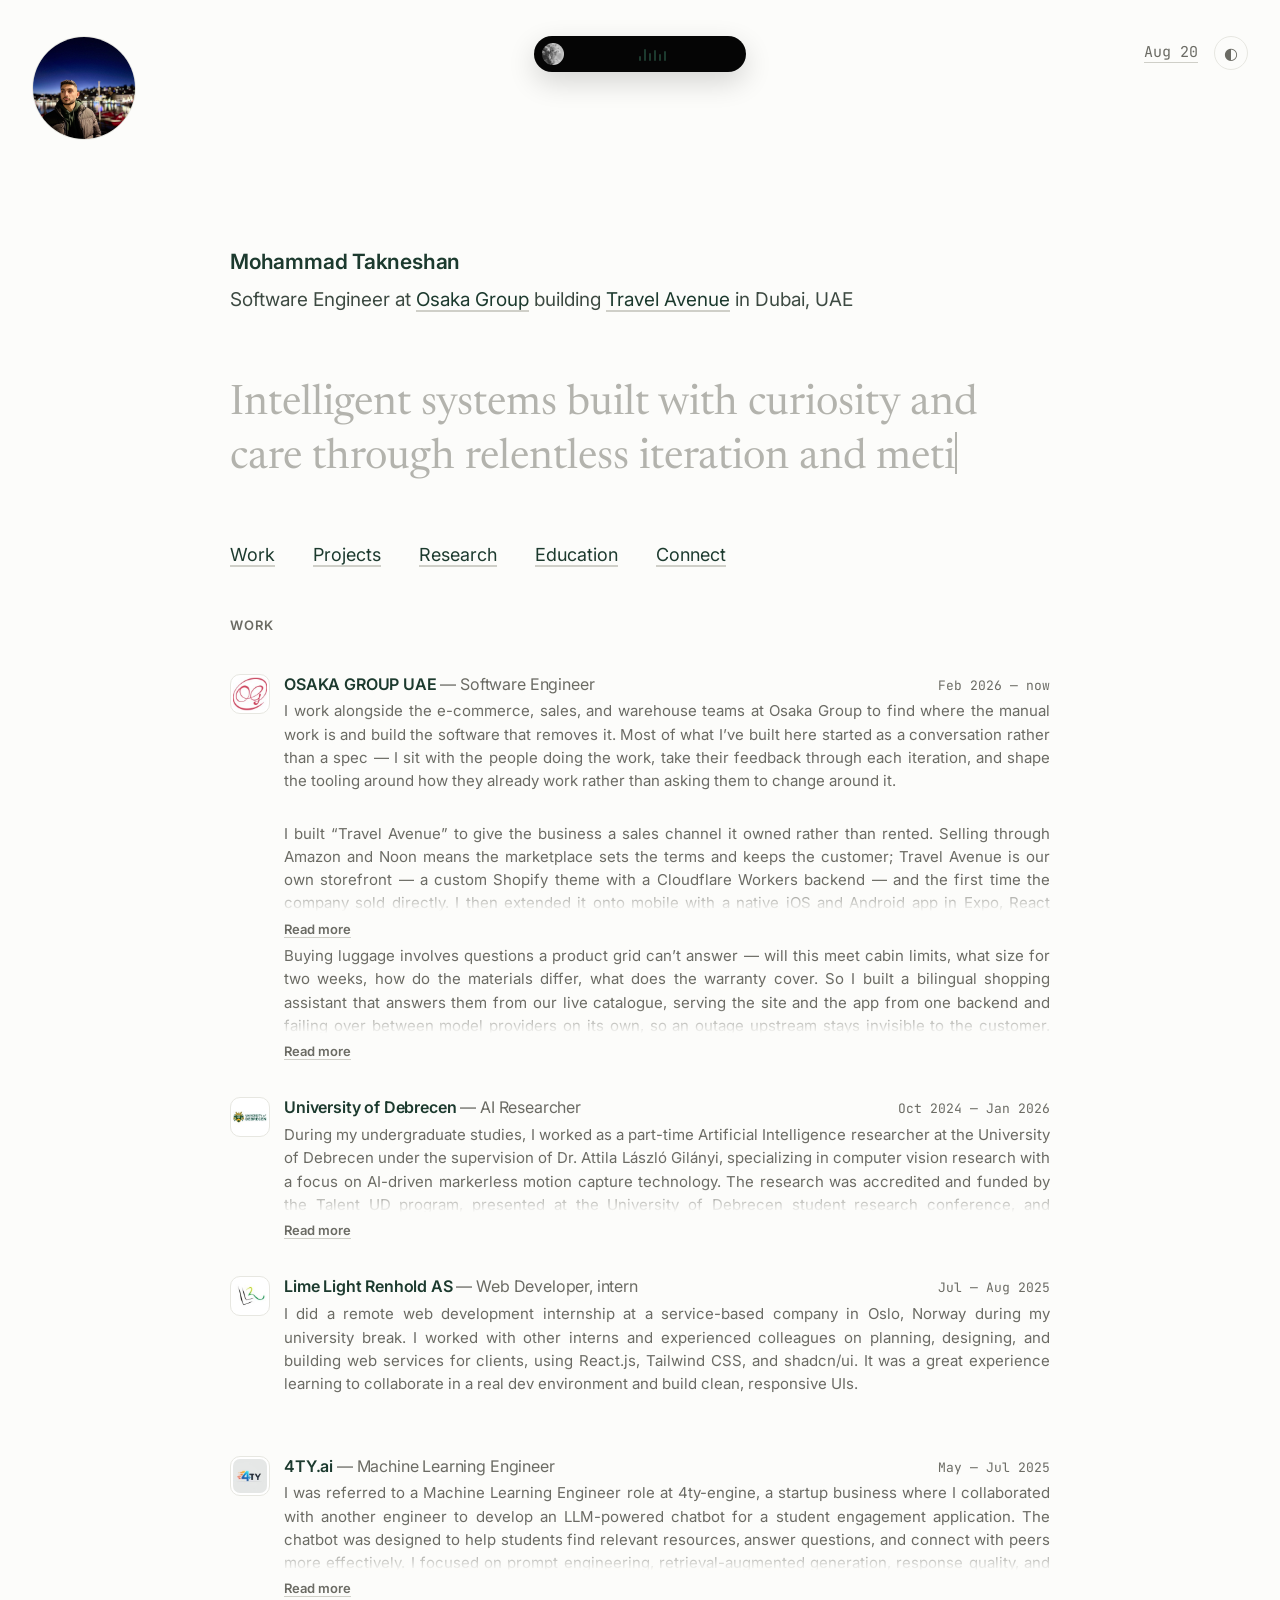
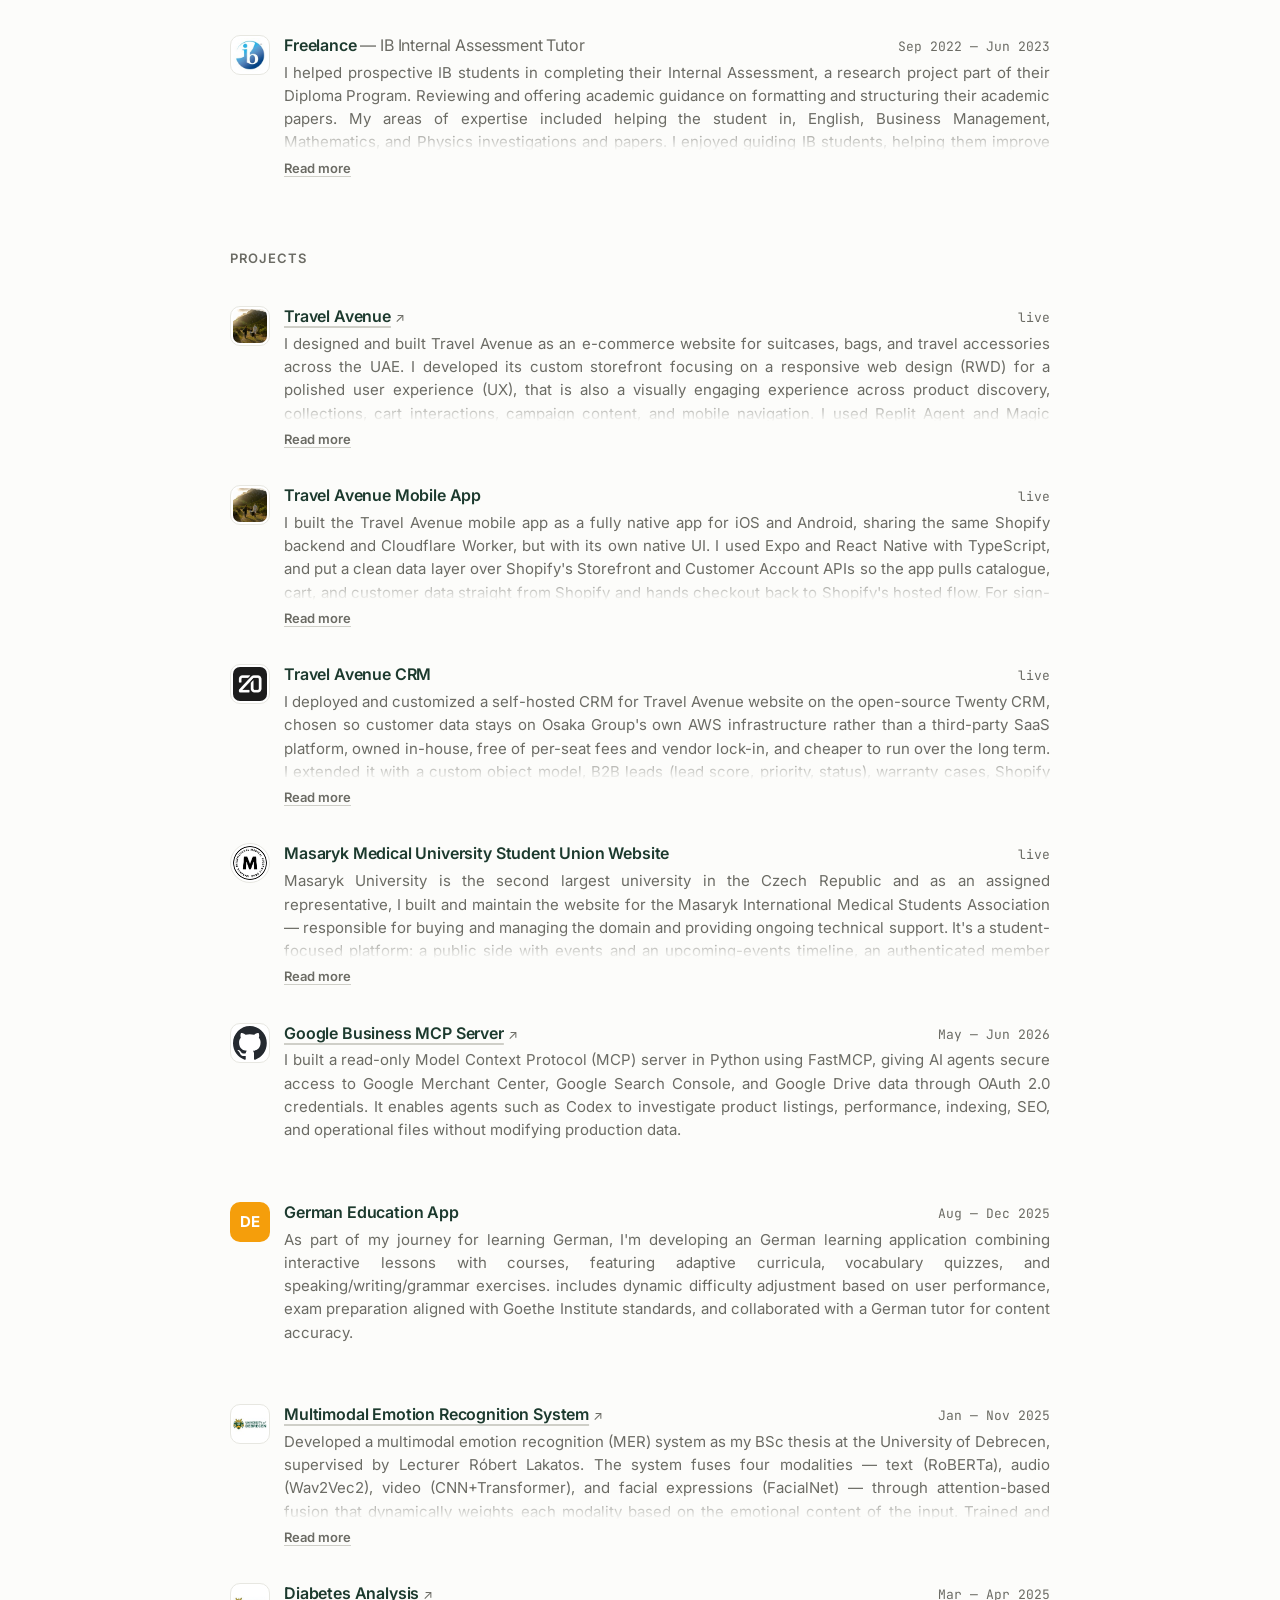
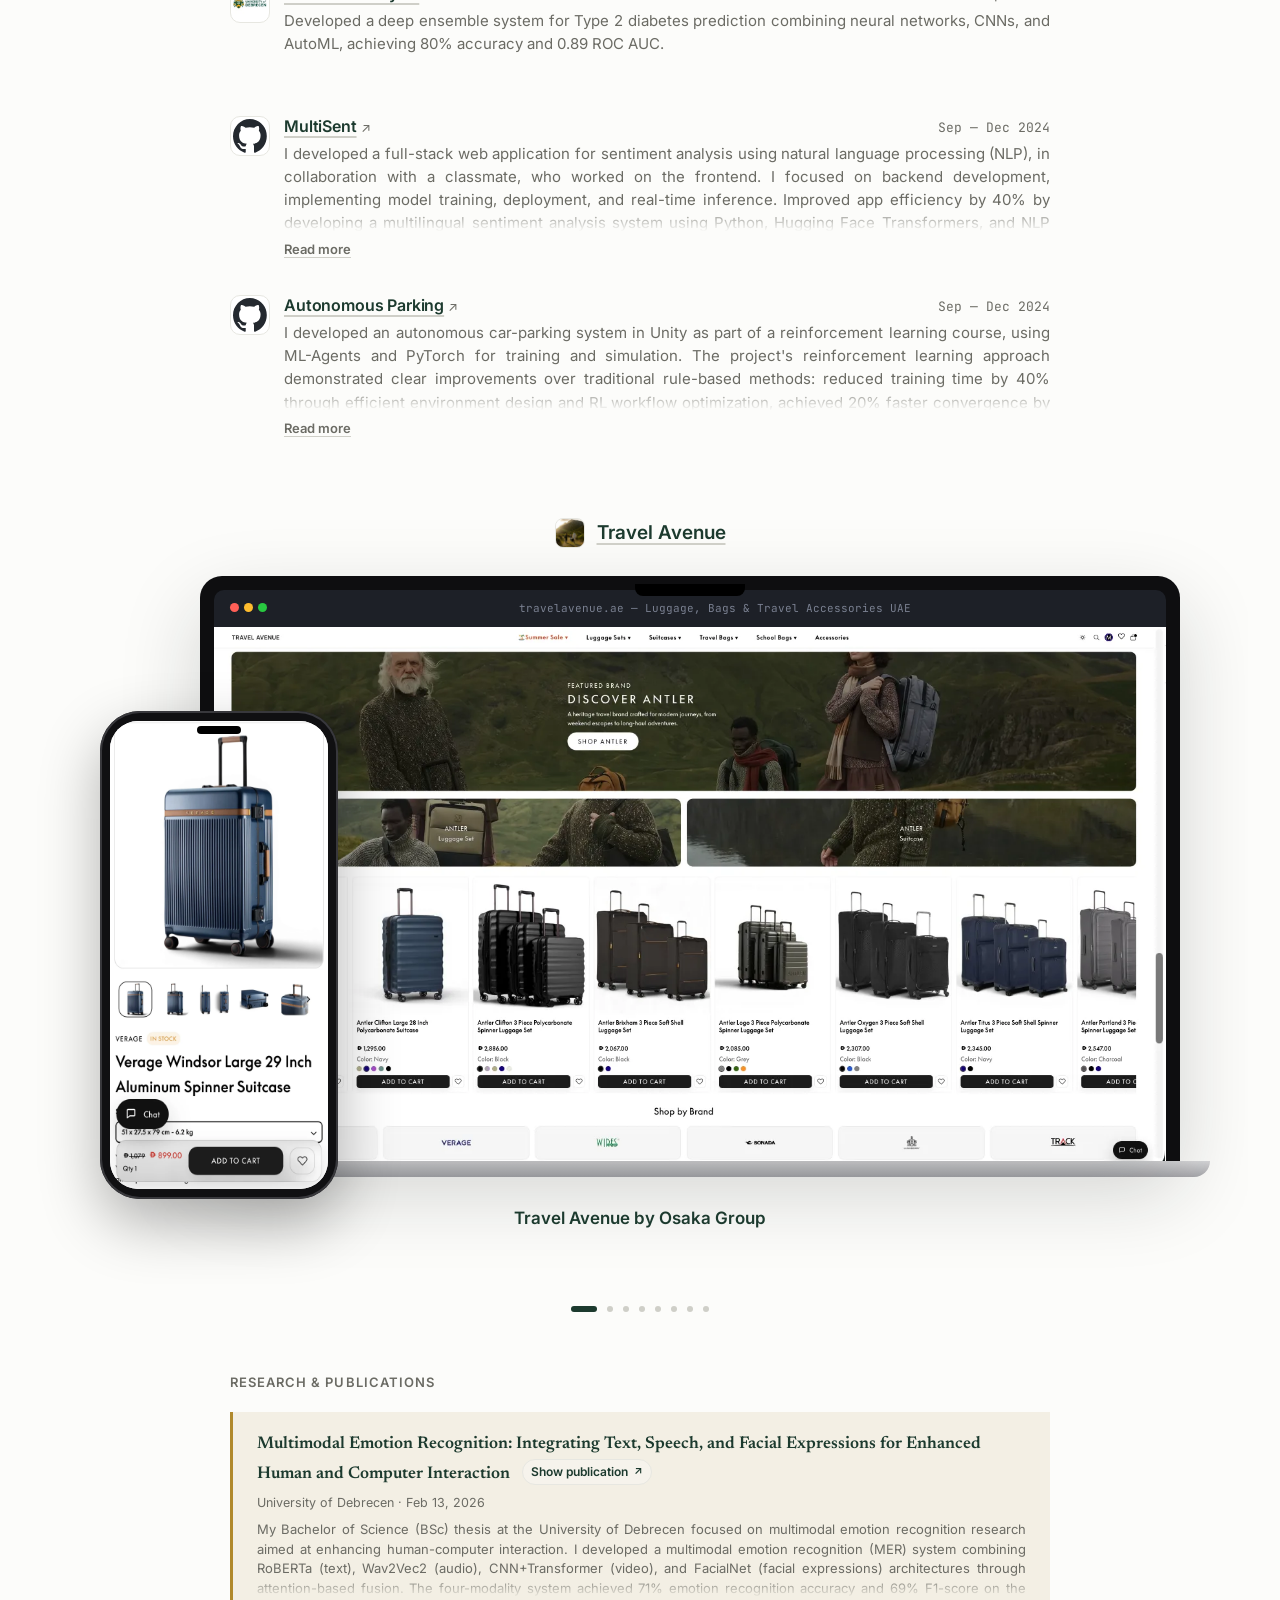
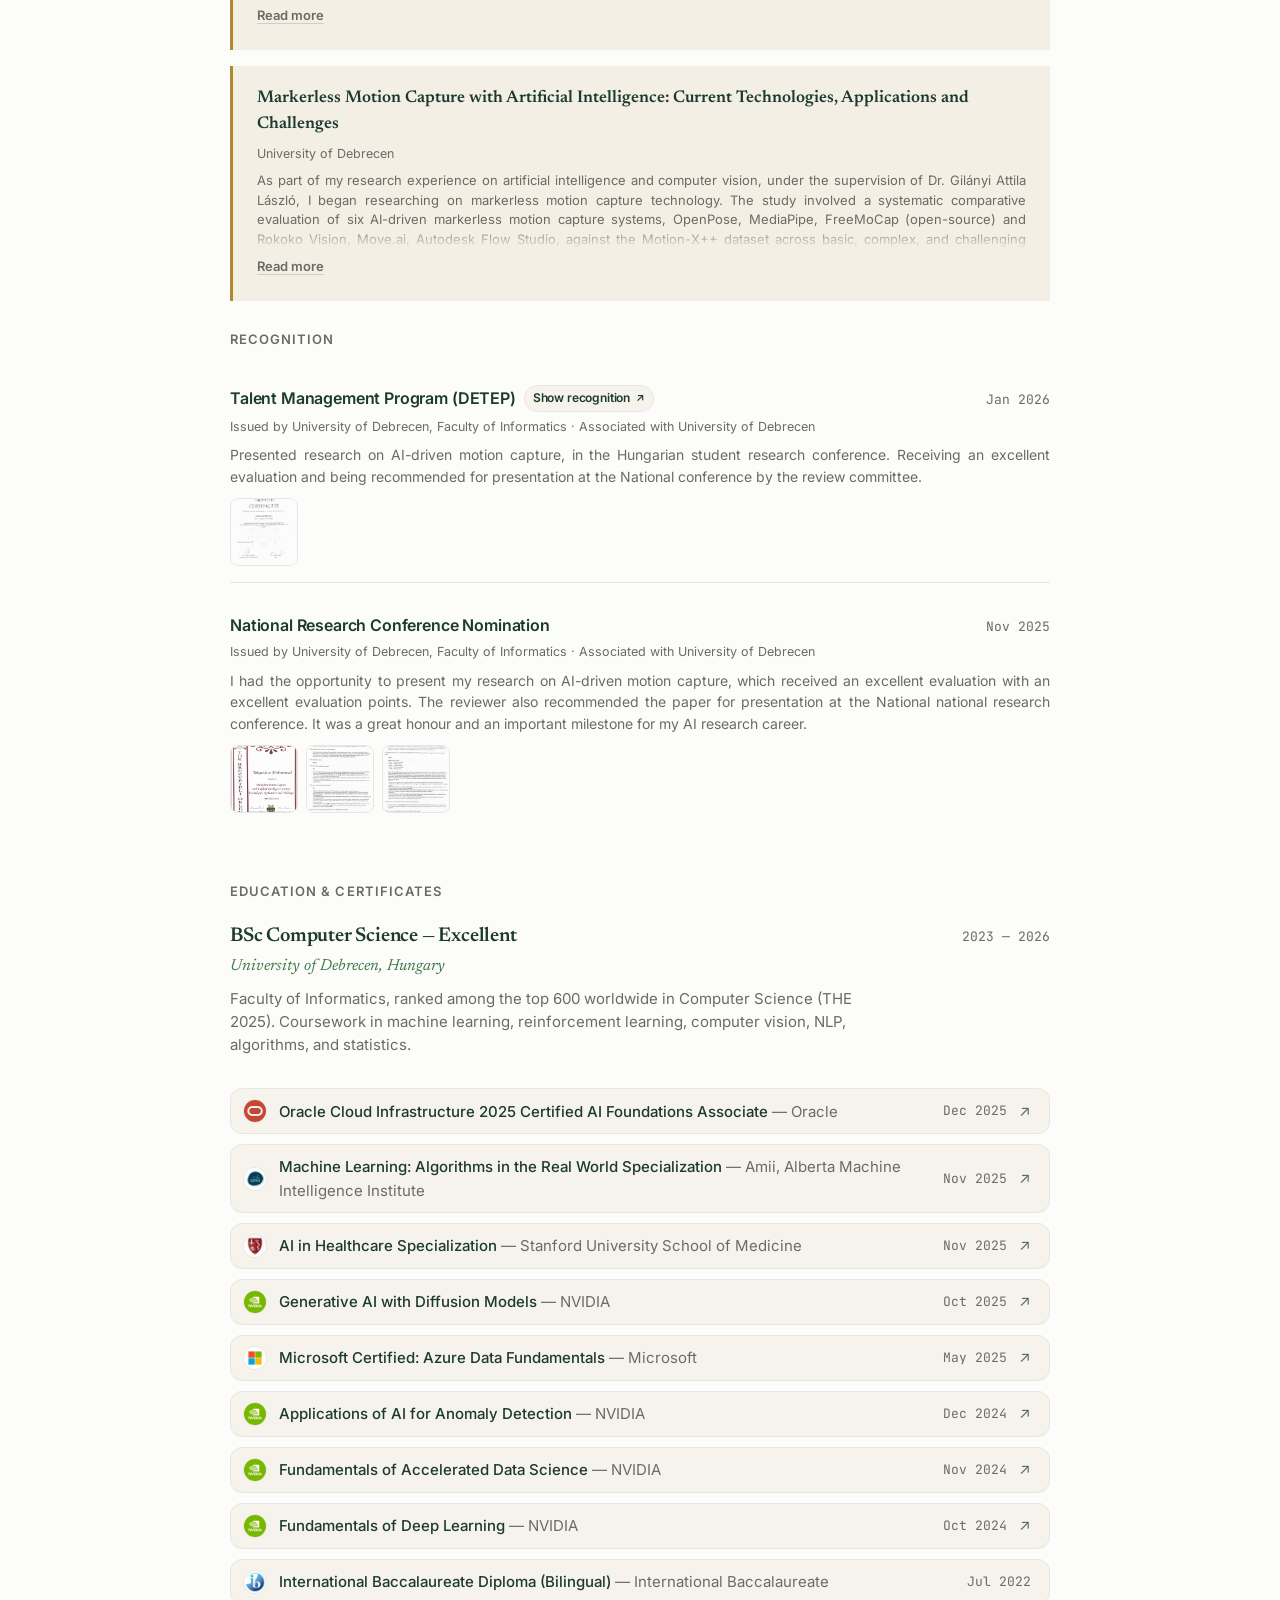
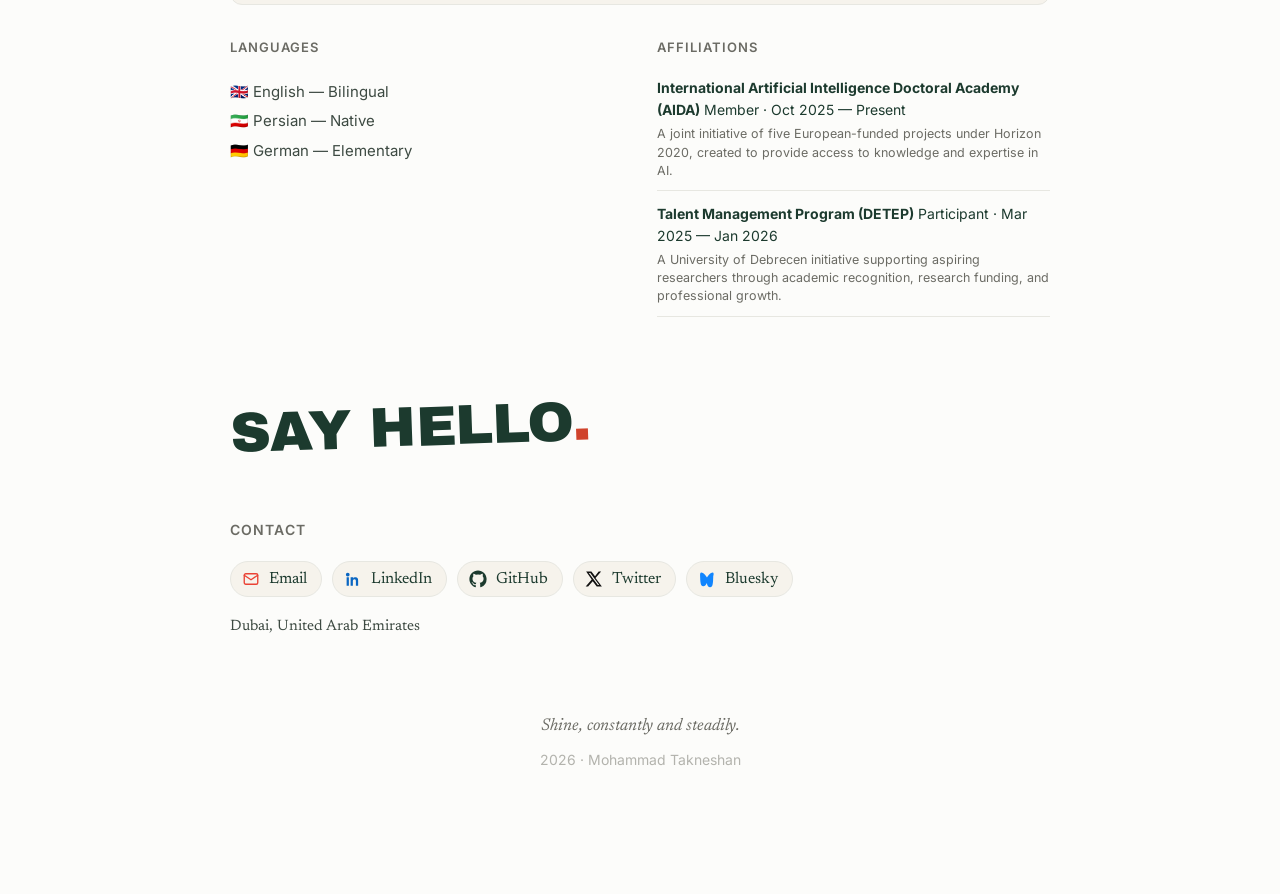
==== index.html @ 36fba715 "Replace TDK jargon and the raw score with plain wording TDK means nothing outside Hungary, and a 46/" ====
<!doctype html>
<html lang="en">
<head>
  <meta charset="utf-8" />
  <meta name="viewport" content="width=device-width, initial-scale=1" />
  <meta name="description" content="Mohammad Takneshan — Software Engineer & AI Researcher in Dubai." />
  <meta name="theme-color" content="#fcfcfa" />
  <title>Mohammad Takneshan — Software Engineer & AI Researcher | Dubai</title>
  <link rel="canonical" href="https://mohammadtakneshan.github.io/" />
  <link rel="icon" href="assets/favicon.svg" type="image/svg+xml" />
  <link rel="icon" href="favicon.ico" sizes="any" />
  <link rel="icon" href="assets/favicon-rounded.png" type="image/png" sizes="256x256" />
  <link rel="apple-touch-icon" href="assets/favicon-rounded.png" />

  <!-- Open Graph -->
  <meta property="og:type" content="profile" />
  <meta property="og:title" content="Mohammad Takneshan — Software Engineer & AI Researcher" />
  <meta property="og:description" content="Software Engineer & AI Researcher in Dubai. Work, projects, and research in machine learning and automation." />
  <meta property="og:url" content="https://mohammadtakneshan.github.io/" />
  <meta property="og:image" content="https://mohammadtakneshan.github.io/assets/linkedin/profile-photo.jpeg" />
  <meta property="og:image:alt" content="Mohammad Takneshan" />

  <!-- Twitter Card -->
  <meta name="twitter:card" content="summary_large_image" />
  <meta name="twitter:title" content="Mohammad Takneshan — Software Engineer & AI Researcher" />
  <meta name="twitter:description" content="Software Engineer & AI Researcher in Dubai. Work, projects, and research in machine learning and automation." />
  <meta name="twitter:image" content="https://mohammadtakneshan.github.io/assets/linkedin/profile-photo.jpeg" />

  <link rel="preconnect" href="https://fonts.googleapis.com" />
  <link rel="preconnect" href="https://fonts.gstatic.com" crossorigin />
  <link href="https://fonts.googleapis.com/css2?family=Inter:wght@400;500;600;700&family=Newsreader:ital,opsz,wght@0,6..72,400;0,6..72,500;0,6..72,600;1,6..72,400&family=JetBrains+Mono:wght@400;500&family=Archivo+Black&display=swap" rel="stylesheet">
  <link rel="stylesheet" href="styles.css?v=gal-m10" />

  <script type="application/ld+json">
  {
    "@context": "https://schema.org",
    "@type": "Person",
    "name": "Mohammad Takneshan",
    "url": "https://mohammadtakneshan.github.io/",
    "image": "https://mohammadtakneshan.github.io/assets/linkedin/profile-photo.jpeg",
    "jobTitle": "Software Engineer & AI Researcher",
    "email": "mailto:mohammad.takneshan@outlook.com",
    "worksFor": {
      "@type": "Organization",
      "name": "Osaka Group UAE",
      "url": "https://www.osaka.ae/"
    },
    "knowsAbout": [
      "AI automation",
      "Agentic workflows",
      "Machine learning",
      "Computer vision",
      "Natural language processing",
      "Reinforcement learning",
      "E-commerce"
    ],
    "address": {
      "@type": "PostalAddress",
      "addressLocality": "Dubai",
      "addressCountry": "AE"
    },
    "alumniOf": {
      "@type": "CollegeOrUniversity",
      "name": "University of Debrecen"
    },
    "sameAs": [
      "https://github.com/mohammadtakneshan",
      "https://linkedin.com/in/mohammadtakneshan",
      "https://x.com/mohdtakneshan",
      "https://bsky.app/profile/mohammadtakneshan.bsky.social"
    ]
  }
  </script>
</head>
<body>
<div class="container">

  <!-- ── Top bar ── -->
  <div class="topbar">
    <img class="mark avatar-mark" id="avatarMark" src="assets/linkedin/profile-photo.jpeg" alt="Mohammad Takneshan" title="Click to enlarge" style="cursor: zoom-in" />

    <!-- Dynamic island: click = expand player, double-click = iPhone view -->
    <div class="island" id="island" title="Now playing — click to open, double-click for full view">
      <div class="isl-compact">
        <div class="art"></div>
        <div class="bars"><i></i><i></i><i></i><i></i><i></i><i></i></div>
      </div>
      <div class="isl-player">
        <div class="art art-lg"></div>
        <div class="pl-meta">
          <div class="pl-title">Morning Run — Deep Mix</div>
          <div class="pl-artist">Electronic · what I'm running to</div>
          <div class="pl-scrub-row">
            <span class="t">0:00</span>
            <div class="pl-scrub"><div class="fill"></div></div>
            <span class="t">0:00</span>
          </div>
        </div>
        <div class="pl-controls" aria-label="Music controls">
          <button class="prev" type="button" aria-label="Previous track">‹‹</button>
          <button class="play" type="button" aria-label="Play">▶</button>
          <button class="next" type="button" aria-label="Next track">››</button>
        </div>
      </div>
    </div>

    <!-- Real audio element driving the player. Playlist + wiring live in script.js. -->
    <audio id="audio" preload="metadata"></audio>

    <div class="top-right">
      <!-- Last-update date. Hover shows the version wheel (see AGENTS.md). -->
      <span class="date-wrap">
        <span class="date"><u>Aug 20</u></span>
        <span class="date-wheel" aria-hidden="true">
          <span>Aug 19</span>
          <span>Aug 18</span>
          <span>Aug 17</span>
          <span>Jul 21</span>
        </span>
      </span>
      <button class="theme-btn" id="themeBtn" aria-label="Toggle dark mode">◐</button>
    </div>
  </div>

  <!-- ── iPhone overlay (double-click) ── -->
  <div class="phone-overlay" id="phoneOverlay">
    <div class="iphone">
      <div class="screen">
        <div class="ph-island"></div>
        <div class="statusbar"><span>06:12</span><span>𝗹𝗹 ⚡︎</span></div>
        <div class="eq"><span></span><span></span><span></span><span></span></div>
        <div class="screen-body">
          <div class="ph-art"><span class="runner">🏃‍♂️</span></div>
          <div class="track-t">Morning Run — Deep Mix</div>
          <div class="track-a">Electronic · what I'm running to</div>
          <div class="scrub"><div class="fill"></div></div>
          <div class="times"><span>0:00</span><span>0:00</span></div>
          <div class="controls" aria-label="Music controls">
            <button class="prev" type="button" aria-label="Previous track">‹‹</button>
            <button class="play" type="button" aria-label="Play">▶</button>
            <button class="next" type="button" aria-label="Next track">››</button>
          </div>
        </div>
      </div>
    </div>
  </div>

  <!-- ── Media viewer for recognition thumbnails ── -->
  <div class="media-viewer" id="mediaViewer" aria-hidden="true">
    <button class="media-back" type="button" id="mediaBack" aria-label="Close media viewer">← Back</button>
    <button class="media-nav media-prev" type="button" id="mediaPrev" aria-label="Previous image">‹</button>
    <figure class="media-frame">
      <img id="mediaImage" src="" alt="" />
      <figcaption id="mediaCaption"></figcaption>
    </figure>
    <button class="media-nav media-next" type="button" id="mediaNext" aria-label="Next image">›</button>
  </div>

  <!-- ── Avatar viewer (click profile photo to enlarge) ── -->
  <div class="avatar-viewer" id="avatarViewer" aria-hidden="true">
    <button class="avatar-viewer-close" type="button" id="avatarViewerClose" aria-label="Close photo">← Back</button>
    <figure class="avatar-frame">
      <img id="avatarImage" src="assets/linkedin/profile-photo.jpeg" alt="Mohammad Takneshan" />
      <figcaption>Mohammad Takneshan</figcaption>
    </figure>
  </div>

  <!-- ── Intro ── -->
  <div class="col">
    <div class="intro">
      <h1>Mohammad Takneshan</h1>
      <div class="byline">Software Engineer at <a href="https://www.osaka.ae/">Osaka Group</a> building <a href="https://travelavenue.ae">Travel Avenue</a> in Dubai, UAE</div>

      <div class="headline">Intelligent systems built with curiosity and care through relentless iteration and<span id="typed"></span><span class="caret"></span></div>

      <nav class="navrow">
        <a href="#work">Work</a>
        <a href="#projects">Projects</a>
        <a href="#research">Research</a>
        <a href="#education">Education</a>
        <!-- Blogs hidden until the blog content is finished — restore this link to re-enable: <a href="blog/">Blogs</a> -->
        <a href="#connect">Connect</a>
      </nav>
    </div>

    <!-- ── Work (07 logo rows, 09 type) — latest → oldest, LinkedIn descriptions imported -->
    <section id="work">
      <h2 class="sec-h">Work</h2>
      <div class="wrow">
        <img class="logo logo-img" src="assets/linkedin/osaka-group.png" alt="OSAKA GROUP UAE logo" />
        <div class="body">
          <div class="top"><h3>OSAKA GROUP UAE <span>— Software Engineer</span></h3><span class="when">Feb 2026 — now</span></div>
          <p>I work alongside the e-commerce, sales, and warehouse teams at Osaka Group to find where the manual work is and build the software that removes it. Most of what I&rsquo;ve built here started as a conversation rather than a spec &mdash; I sit with the people doing the work, take their feedback through each iteration, and shape the tooling around how they already work rather than asking them to change around it.</p><p>I built &ldquo;Travel Avenue&rdquo; to give the business a sales channel it owned rather than rented. Selling through Amazon and Noon means the marketplace sets the terms and keeps the customer; Travel Avenue is our own storefront &mdash; a custom Shopify theme with a Cloudflare Workers backend &mdash; and the first time the company sold directly. I then extended it onto mobile with a native iOS and Android app in Expo, React Native, and TypeScript, because a responsive site reaches someone once while an installed app reaches repeat customers on the device they actually shop from, and lets the brand stand on its own rather than as one listing among competitors. Internally I replaced a per-seat SaaS CRM with a self-hosted deployment on our own AWS infrastructure, extended for B2B leads, warranty cases, and Shopify orders, and synced so Shopify stays the single source of truth.</p><p>Buying luggage involves questions a product grid can&rsquo;t answer &mdash; will this meet cabin limits, what size for two weeks, how do the materials differ, what does the warranty cover. So I built a bilingual shopping assistant that answers them from our live catalogue, serving the site and the app from one backend and failing over between model providers on its own, so an outage upstream stays invisible to the customer. Seasonal and sale content, meanwhile, kept slipping &mdash; updating it by hand was slow, easy to forget, and always late. The AI automation I built now runs it: listing new products, rolling seasonal campaigns and sale pricing on schedule across both platforms, publishing articles, and reconciling inventory with every write gated behind approval.</p>
        </div>
      </div>
      <div class="wrow">
        <img class="logo logo-img" src="assets/linkedin/university-of-debrecen.png" alt="University of Debrecen logo" />
        <div class="body">
          <div class="top"><h3>University of Debrecen <span>— AI Researcher</span></h3><span class="when">Oct 2024 — Jan 2026</span></div>
          <p>During my undergraduate studies, I worked as a part-time Artificial Intelligence researcher at the University of Debrecen under the supervision of Dr. Attila László Gilányi, specializing in computer vision research with a focus on AI-driven markerless motion capture technology. The research was accredited and funded by the Talent UD program, presented at the University of Debrecen student research conference, and received a nomination to Hungary&rsquo;s national research conference; the thesis paper is currently being prepared for publication in an academic journal. The implications of my research can improve the field of motion capture by reducing setup time by up to 80% and overall costs by 50% through optimized, camera-based AI workflows, lowering production time by 40% and post-processing requirements by 30% using improved data processing and motion reconstruction techniques, and advancing the accessibility and fidelity of motion capture for applications in animation, biomechanics, sports analytics, and virtual production.</p>
        </div>
      </div>
      <div class="wrow">
        <img class="logo logo-img" src="assets/linkedin/lime-light.png" alt="Lime Light Renhold AS logo" />
        <div class="body">
          <div class="top"><h3>Lime Light Renhold AS <span>— Web Developer, intern</span></h3><span class="when">Jul — Aug 2025</span></div>
          <p>I did a remote web development internship at a service-based company in Oslo, Norway during my university break. I worked with other interns and experienced colleagues on planning, designing, and building web services for clients, using React.js, Tailwind CSS, and shadcn/ui. It was a great experience learning to collaborate in a real dev environment and build clean, responsive UIs.</p>
        </div>
      </div>
      <div class="wrow">
        <img class="logo logo-img" src="assets/linkedin/4ty-ai.png" alt="4TY.ai logo" />
        <div class="body">
          <div class="top"><h3>4TY.ai <span>— Machine Learning Engineer</span></h3><span class="when">May — Jul 2025</span></div>
          <p>I was referred to a Machine Learning Engineer role at 4ty-engine, a startup business where I collaborated with another engineer to develop an LLM-powered chatbot for a student engagement application. The chatbot was designed to help students find relevant resources, answer questions, and connect with peers more effectively. I focused on prompt engineering, retrieval-augmented generation, response quality, and inference optimization to help students find resources, answer questions, and connect with peers.</p>
        </div>
      </div>
      <div class="wrow">
        <img class="logo logo-img" src="assets/linkedin/ib.png" alt="International Baccalaureate logo" />
        <div class="body">
          <div class="top"><h3>Freelance <span>— IB Internal Assessment Tutor</span></h3><span class="when">Sep 2022 — Jun 2023</span></div>
          <p>I helped prospective IB students in completing their Internal Assessment, a research project part of their Diploma Program. Reviewing and offering academic guidance on formatting and structuring their academic papers. My areas of expertise included helping the student in, English, Business Management, Mathematics, and Physics investigations and papers. I enjoyed guiding IB students, helping them improve their research and submit stronger papers.</p>
        </div>
      </div>
    </section>

    <!-- ── Projects (07 logos + 06 presentation) — live/ongoing → oldest, LinkedIn descriptions imported -->
    <section id="projects">
      <h2 class="sec-h">Projects</h2>
      <div class="wrow">
        <img class="logo logo-img" src="assets/linkedin/travel-avenue-thumb.jpg" alt="Travel Avenue thumbnail" />
        <div class="body">
          <div class="top"><h3><a class="plink" href="https://travelavenue.ae" target="_blank" rel="noopener">Travel Avenue<span class="arr">↗</span></a></h3><span class="when">live</span></div>
          <p>I designed and built Travel Avenue as an e-commerce website for suitcases, bags, and travel accessories across the UAE. I developed its custom storefront focusing on a responsive web design (RWD) for a polished user experience (UX), that is also a visually engaging experience across product discovery, collections, cart interactions, campaign content, and mobile navigation. I used Replit Agent and Magic Patterns to prototype and test storefront UI concepts, product discovery flows, and layout ideas before refining them into the final customer-facing experience. Focusing on the user experience (UX) the integration with OpenAI's ChatKit for AI-assisted customer interactions made shopping more accessible and conversational by guiding customers through product discovery, purchase assistance, and customer self-service. Cloudflare Workers provided the secure server-side layer for API communication between the storefront and OpenAI services. Focusing on the server-side the website was engineered for agentic workflows and automations that connects with n8n, internal APIs, and AWS-hosted services, allowing for automated daily e-commerce operations such as inventory reconciliation, catalogue management, product listings, generative media, alt text, and SEO content. On the analytics side, integration with PostHog provided us with event tracking, behavioral analytics, heat-maps, session insights, and web-vitals monitoring, while video integration with Mux handles optimized video processing and playback.</p>
        </div>
      </div>
      <div class="wrow">
        <img class="logo logo-img" src="assets/linkedin/travel-avenue-thumb.jpg" alt="Travel Avenue thumbnail" />
        <div class="body">
          <div class="top"><h3>Travel Avenue Mobile App</h3><span class="when">live</span></div>
          <p>I built the Travel Avenue mobile app as a fully native app for iOS and Android, sharing the same Shopify backend and Cloudflare Worker, but with its own native UI. I used Expo and React Native with TypeScript, and put a clean data layer over Shopify's Storefront and Customer Account APIs so the app pulls catalogue, cart, and customer data straight from Shopify and hands checkout back to Shopify's hosted flow. For sign-in I went with Shopify Customer Account OAuth and kept the session in the device's Keychain. From there I added the native pieces I wanted the app to have: App Intents and Siri Shortcuts, home-screen widgets, deep links, haptics, an optional Face ID / Touch ID lock, and an accessibility settings screen for text size, motion, and contrast — plus English/Arabic support.</p>
        </div>
      </div>
      <div class="wrow">
        <img class="logo logo-img" src="assets/linkedin/twenty-crm.png" alt="Twenty CRM logo" />
        <div class="body">
          <div class="top"><h3>Travel Avenue CRM</h3><span class="when">live</span></div>
          <p>I deployed and customized a self-hosted CRM for Travel Avenue website on the open-source Twenty CRM, chosen so customer data stays on Osaka Group's own AWS infrastructure rather than a third-party SaaS platform, owned in-house, free of per-seat fees and vendor lock-in, and cheaper to run over the long term. I extended it with a custom object model, B2B leads (lead score, priority, status), warranty cases, Shopify orders, website events, opportunities, notes, tasks, and dashboards. So sales, support, and operations work from one shared source of customer context. Travel Avenue website backend and database is hosted on Shopify, therefore I built a Shopify sync service that writes through the Twenty API rather than the database directly, with dry-run, idempotency, and cursor safety, keeping Shopify as the commerce source of truth. I ran the full stack with Docker Compose on AWS and secured internal access through a deny-by-default WorkOS gateway with role-based access, MFA, audit logging, and secrets brokered through AWS Secrets Manager.</p>
        </div>
      </div>
      <div class="wrow">
        <img class="logo logo-img round" src="assets/linkedin/mimsa.jpg" alt="MIMSA logo" />
        <div class="body">
          <div class="top"><h3>Masaryk Medical University Student Union Website</h3><span class="when">live</span></div>
          <p>Masaryk University is the second largest university in the Czech Republic and as an assigned representative, I built and maintain the website for the Masaryk International Medical Students Association — responsible for buying and managing the domain and providing ongoing technical support. It's a student-focused platform: a public side with events and an upcoming-events timeline, an authenticated member portal, and a Study Hub where students find study materials organised by subject and year. Behind it there's an admin content-management portal so the committee can manage events, resources, and members themselves, plus a membership-card generator that produces PDF cards. The stack is Next.js and React, Convex for the backend and database, Clerk for authentication, Tailwind CSS for styling, and Framer Motion for interactions, deployed on Vercel with cleanly separated development and production environments.</p>
        </div>
      </div>
      <div class="wrow">
        <img class="logo logo-img" src="assets/linkedin/github.svg" alt="GitHub logo" />
        <div class="body">
          <div class="top"><h3><a class="plink" href="https://github.com/mohammadtakneshan/google-business-mcp" target="_blank" rel="noopener">Google Business MCP Server<span class="arr">↗</span></a></h3><span class="when">May — Jun 2026</span></div>
          <p>I built a read-only Model Context Protocol (MCP) server in Python using FastMCP, giving AI agents secure access to Google Merchant Center, Google Search Console, and Google Drive data through OAuth 2.0 credentials. It enables agents such as Codex to investigate product listings, performance, indexing, SEO, and operational files without modifying production data.</p>
        </div>
      </div>
      <div class="wrow">
        <div class="logo l-de">DE</div>
        <div class="body">
          <div class="top"><h3>German Education App</h3><span class="when">Aug — Dec 2025</span></div>
          <p>As part of my journey for learning German, I'm developing an German learning application combining interactive lessons with courses, featuring adaptive curricula, vocabulary quizzes, and speaking/writing/grammar exercises. includes dynamic difficulty adjustment based on user performance, exam preparation aligned with Goethe Institute standards, and collaborated with a German tutor for content accuracy.</p>
        </div>
      </div>
      <div class="wrow">
        <img class="logo logo-img" src="assets/linkedin/university-of-debrecen.png" alt="University of Debrecen logo" />
        <div class="body">
          <div class="top"><h3><a class="plink" href="https://github.com/mohammadtakneshan/MultimodalEmotionRecognitionThesis" target="_blank" rel="noopener">Multimodal Emotion Recognition System<span class="arr">↗</span></a></h3><span class="when">Jan — Nov 2025</span></div>
          <p>Developed a multimodal emotion recognition (MER) system as my BSc thesis at the University of Debrecen, supervised by Lecturer Róbert Lakatos. The system fuses four modalities — text (RoBERTa), audio (Wav2Vec2), video (CNN+Transformer), and facial expressions (FacialNet) — through attention-based fusion that dynamically weights each modality based on the emotional content of the input. Trained and evaluated on the MELD dataset, the four-modality system achieved 71% emotion recognition accuracy, approaching the 75% human baseline, and 85% on 3-class sentiment analysis — outperforming all unimodal configurations. A cross-lingual evaluation on a Persian dataset revealed a 47% drop in text model accuracy, empirically demonstrating that cultural and linguistic context is a primary barrier to deploying emotion AI globally — a finding with direct implications for real-world multimodal AI systems. Also built a full-stack desktop application with real-time training monitoring and LLM-powered result analysis, and conducted an industry assessment covering healthcare, e-learning, and conversational AI applications.</p>
        </div>
      </div>
      <div class="wrow">
        <img class="logo logo-img" src="assets/linkedin/university-of-debrecen.png" alt="University of Debrecen logo" />
        <div class="body">
          <div class="top"><h3><a class="plink" href="https://github.com/mohammadtakneshan/Diabetes-Superstack-A-Deep-Ensemble-for-Predicting-Type-2-Diabetes" target="_blank" rel="noopener">Diabetes Analysis<span class="arr">↗</span></a></h3><span class="when">Mar — Apr 2025</span></div>
          <p>Developed a deep ensemble system for Type 2 diabetes prediction combining neural networks, CNNs, and AutoML, achieving 80% accuracy and 0.89 ROC AUC.</p>
        </div>
      </div>
      <div class="wrow">
        <img class="logo logo-img" src="assets/linkedin/github.svg" alt="GitHub logo" />
        <div class="body">
          <div class="top"><h3><a class="plink" href="https://github.com/mohammadtakneshan/Sentiment-Analysis-on-a-Custom-Dataset-Using-a-Pretrained-Model" target="_blank" rel="noopener">MultiSent<span class="arr">↗</span></a></h3><span class="when">Sep — Dec 2024</span></div>
          <p>I developed a full-stack web application for sentiment analysis using natural language processing (NLP), in collaboration with a classmate, who worked on the frontend. I focused on backend development, implementing model training, deployment, and real-time inference. Improved app efficiency by 40% by developing a multilingual sentiment analysis system using Python, Hugging Face Transformers, and NLP tokenization for emotional tone classification; enhanced accessibility and user satisfaction through a responsive, multilingual UI (HTML, CSS, JavaScript) that received 80% positive user feedback; and enabled real-time sentiment insights with 3× faster processing by optimizing deep learning models using GPU-accelerated PyTorch.</p>
        </div>
      </div>
      <div class="wrow">
        <img class="logo logo-img" src="assets/linkedin/github.svg" alt="GitHub logo" />
        <div class="body">
          <div class="top"><h3><a class="plink" href="https://github.com/mohammadtakneshan/Autonomous-Parking-in-Unity" target="_blank" rel="noopener">Autonomous Parking<span class="arr">↗</span></a></h3><span class="when">Sep — Dec 2024</span></div>
          <p>I developed an autonomous car-parking system in Unity as part of a reinforcement learning course, using ML-Agents and PyTorch for training and simulation. The project's reinforcement learning approach demonstrated clear improvements over traditional rule-based methods: reduced training time by 40% through efficient environment design and RL workflow optimization, achieved 20% faster convergence by tuning PPO hyperparameters via YAML configuration improving training stability, and reached 98% validation accuracy across over 50% of training epochs using TensorBoard for monitoring and ONNX for model deployment.</p>
        </div>
      </div>
    </section>
  </div>

  <!-- ── Project gallery: click to open, then arrow/swipe inside fullscreen ── -->
  <div class="gallery" id="gallery">
   <div class="gallery-stage" id="galleryStage" role="button" tabindex="0" aria-label="Open project showcase">
    <button class="gallery-back" type="button" id="galleryBack" aria-label="Close project showcase">← Back</button>
    <button class="gallery-nav gallery-prev" type="button" id="galleryPrev" aria-label="Previous project">‹</button>
    <button class="gallery-nav gallery-next" type="button" id="galleryNext" aria-label="Next project">›</button>

    <div class="showcase slide active">
      <div class="product-head">
        <img class="plogo img" src="assets/linkedin/travel-avenue-thumb.jpg" alt="" role="presentation" />
        <a class="product-link" href="https://travelavenue.ae" target="_blank" rel="noopener">Travel Avenue</a>
      </div>
      <div class="composite">
        <div class="macbook">
          <div class="mb-screen">
            <div class="mb-notch"></div>
            <div class="mb-display shot">
              <div class="app-chrome">
                <span class="dots"><span style="background:#ff5f57"></span><span style="background:#febc2e"></span><span style="background:#28c840"></span></span>
                <span class="url">travelavenue.ae — Luggage, Bags &amp; Travel Accessories UAE</span>
              </div>
              <img class="screen-shot" decoding="async" src="assets/screenshots/travelavenue-desktop.webp" alt="Travel Avenue desktop storefront" />
            </div>
          </div>
          <div class="mb-base"></div>
        </div>
        <div class="mini-phone">
          <div class="ph-screen shot">
            <div class="ph-island2"></div>
            <img class="screen-shot" decoding="async" src="assets/screenshots/travelavenue-mobile.webp" alt="Travel Avenue mobile storefront" />
          </div>
        </div>
      </div>
      <div class="caption">Travel Avenue by Osaka Group</div>
    </div>

    <!-- Travel Avenue app: four-screen native mobile showcase · Jul 2026 -->
    <div class="showcase slide">
      <div class="product-head">
        <img class="plogo img" src="assets/linkedin/travel-avenue-thumb.jpg" alt="" role="presentation" />
        <span class="product-link">Travel Avenue App</span>
      </div>
      <div class="app-stage">
        <div class="app-device app-device-home">
          <div class="app-device-screen">
            <img src="assets/screenshots/travelavenue-app/home.webp" alt="Travel Avenue mobile app home screen" decoding="async" />
          </div>
        </div>
        <div class="app-device app-device-arrivals">
          <div class="app-device-screen">
            <img src="assets/screenshots/travelavenue-app/new-arrivals.webp" alt="Travel Avenue mobile app new arrivals product grid" loading="lazy" decoding="async" />
          </div>
        </div>
        <div class="app-device app-device-bag">
          <div class="app-device-screen">
            <img src="assets/screenshots/travelavenue-app/bag.webp" alt="Travel Avenue mobile app shopping bag and checkout summary" loading="lazy" decoding="async" />
          </div>
        </div>
        <div class="app-device app-device-search">
          <div class="app-device-screen">
            <img src="assets/screenshots/travelavenue-app/search.webp" alt="Travel Avenue mobile app search results" loading="lazy" decoding="async" />
          </div>
        </div>
      </div>
      <div class="caption">Native iOS &amp; Android · home, discovery, search &amp; checkout</div>
    </div>

    <!-- MIMSA student union: Study Hub hero + Events / About / Admin panes · Jul 2026 -->
    <div class="showcase slide">
      <div class="product-head">
        <img class="plogo img round" src="assets/linkedin/mimsa.jpg" alt="" role="presentation" />
        <span class="product-link">Masaryk Medical University Student Union</span>
      </div>
      <div class="union-board">
        <div class="union-main union-pane">
          <div class="agent-chrome">
            <span class="dots"><span style="background:#ff5f57"></span><span style="background:#febc2e"></span><span style="background:#28c840"></span></span>
            <span class="url">study hub · years 1–6</span>
          </div>
          <img class="screen-shot" loading="lazy" decoding="async" src="assets/screenshots/mimsa/mimsa-study-hub.webp" alt="MIMSA Study Hub — curriculum-aligned study materials organised by year" />
        </div>
        <div class="union-side">
          <div class="union-pane">
            <div class="agent-chrome">
              <span class="dots"><span style="background:#ff5f57"></span><span style="background:#febc2e"></span><span style="background:#28c840"></span></span>
              <span class="url">events · this week in Brno</span>
            </div>
            <img class="screen-shot" loading="lazy" decoding="async" src="assets/screenshots/mimsa/mimsa-events.webp" alt="MIMSA events — upcoming events timeline for students in Brno" />
          </div>
          <div class="union-pane">
            <div class="agent-chrome">
              <span class="dots"><span style="background:#ff5f57"></span><span style="background:#febc2e"></span><span style="background:#28c840"></span></span>
              <span class="url">about · the association</span>
            </div>
            <img class="screen-shot" loading="lazy" decoding="async" src="assets/screenshots/mimsa/mimsa-about.webp" alt="MIMSA About page — the official voice of international medical students at Masaryk University" />
          </div>
          <div class="union-pane">
            <div class="agent-chrome">
              <span class="dots"><span style="background:#ff5f57"></span><span style="background:#febc2e"></span><span style="background:#28c840"></span></span>
              <span class="url">admin · content portal</span>
            </div>
            <img class="screen-shot" loading="lazy" decoding="async" src="assets/screenshots/mimsa/mimsa-admin.webp" alt="MIMSA admin portal — committee manages Study Hub subjects and resources" />
          </div>
        </div>
      </div>
      <div class="caption">Study Hub · Events · About · Admin — one student platform</div>
    </div>

    <!-- Google Business MCP: dual floating agent panes · May–Jun 2026 -->
    <div class="showcase slide">
      <div class="product-head">
        <img class="plogo img" src="assets/linkedin/github.svg" alt="" role="presentation" />
        <a class="product-link" href="https://github.com/mohammadtakneshan/google-business-mcp" target="_blank" rel="noopener">Google Business MCP</a>
      </div>
      <div class="agent-stage">
        <div class="agent-pane agent-pane-back">
          <div class="agent-chrome">
            <span class="dots"><span style="background:#ff5f57"></span><span style="background:#febc2e"></span><span style="background:#28c840"></span></span>
            <span class="url">mcp · tool map · read-only</span>
          </div>
          <div class="agent-body">
            <img class="screen-shot" loading="lazy" decoding="async" src="assets/screenshots/mcp/mcp-tools-map.webp" alt="Google Business MCP tool map — Merchant, GSC, Analytics, Drive, Workspace" />
          </div>
        </div>
        <div class="agent-pane agent-pane-front">
          <div class="agent-chrome">
            <span class="dots"><span style="background:#ff5f57"></span><span style="background:#febc2e"></span><span style="background:#28c840"></span></span>
            <span class="url">agent session · search_merchant_issues</span>
          </div>
          <div class="agent-body">
            <img class="screen-shot" loading="lazy" decoding="async" src="assets/screenshots/mcp/mcp-agent-session.webp" alt="Agent using Google Business MCP to query merchant issues" />
          </div>
        </div>
      </div>
      <div class="caption">Agents → MCP → Google APIs</div>
    </div>

    <!-- MER thesis: architecture paper + floating metrics + confusion cards · Jan–Nov 2025 -->
    <div class="showcase slide">
      <div class="product-head">
        <div class="plogo mer"></div>
        <a class="product-link" href="https://github.com/mohammadtakneshan/MultimodalEmotionRecognitionThesis" target="_blank" rel="noopener">Multimodal Emotion Recognition</a>
      </div>
      <div class="thesis-board">
        <figure class="thesis-paper">
          <figcaption class="thesis-label">Architecture · four modalities</figcaption>
          <img class="screen-shot" loading="lazy" decoding="async" src="assets/screenshots/mer/mer-architecture.webp" alt="MER system architecture — text, audio, video, facial fusion" />
        </figure>
        <div class="thesis-cards">
          <figure class="thesis-card thesis-card-metrics">
            <figcaption class="thesis-label">Results · 71% emotion · 85% sentiment</figcaption>
            <img class="screen-shot" loading="lazy" decoding="async" src="assets/screenshots/mer/mer-results.webp" alt="MER performance results bar chart and key findings" />
          </figure>
          <figure class="thesis-card thesis-card-conf">
            <figcaption class="thesis-label">Confusion · fear↔surprise · sadness→neutral</figcaption>
            <img class="screen-shot" loading="lazy" decoding="async" src="assets/screenshots/mer/mer-confusion.webp" alt="MER emotion confusion patterns analysis" />
          </figure>
        </div>
      </div>
      <div class="caption">Four modalities · 71% emotion · near human baseline</div>
    </div>

    <!-- Diabetes Superstack: lab monitor + floating ROC card · Mar–Apr 2025 -->
    <div class="showcase slide">
      <div class="product-head">
        <img class="plogo img" src="assets/linkedin/university-of-debrecen.png" alt="" role="presentation" />
        <a class="product-link" href="https://github.com/mohammadtakneshan/Diabetes-Superstack-A-Deep-Ensemble-for-Predicting-Type-2-Diabetes" target="_blank" rel="noopener">Diabetes Superstack</a>
      </div>
      <div class="lab-stage">
        <div class="monitor">
          <div class="mon-bezel">
            <div class="mon-screen">
              <img class="screen-shot" loading="lazy" decoding="async" src="assets/screenshots/diabetes/diabetes-metrics-dashboard.webp" alt="Diabetes Superstack ensemble metrics dashboard" />
            </div>
          </div>
          <div class="mon-chin"><span class="mon-led"></span></div>
          <div class="mon-neck"></div>
          <div class="mon-base"></div>
        </div>
        <figure class="float-card">
          <figcaption class="float-card-label">ROC · AUC 0.886</figcaption>
          <img class="screen-shot" loading="lazy" decoding="async" src="assets/screenshots/diabetes/diabetes-roc-curve.webp" alt="Diabetes Superstack ROC curve" />
        </figure>
      </div>
      <div class="caption">Ensemble metrics — 80% acc · 0.89 AUC</div>
    </div>

    <!-- MultiSent: dual MacBook — input → result · Sep–Dec 2024 -->
    <div class="showcase slide">
      <div class="product-head">
        <img class="plogo img" src="assets/linkedin/github.svg" alt="" role="presentation" />
        <a class="product-link" href="https://github.com/mohammadtakneshan/Sentiment-Analysis-on-a-Custom-Dataset-Using-a-Pretrained-Model" target="_blank" rel="noopener">MultiSent</a>
      </div>
      <div class="dual-desk">
        <div class="macbook mb-back">
          <div class="mb-screen">
            <div class="mb-notch"></div>
            <div class="mb-display shot">
              <img class="screen-shot" loading="lazy" decoding="async" src="assets/screenshots/nlp/nlp1.webp" alt="MultiSent input view — enter texts for sentiment analysis" />
            </div>
          </div>
          <div class="mb-base"></div>
        </div>
        <div class="macbook mb-front">
          <div class="mb-screen">
            <div class="mb-notch"></div>
            <div class="mb-display shot">
              <img class="screen-shot" loading="lazy" decoding="async" src="assets/screenshots/nlp/nl2.webp" alt="MultiSent result view — positive, neutral, and negative labels" />
            </div>
          </div>
          <div class="mb-base"></div>
        </div>
      </div>
      <div class="caption">Text in → sentiment out</div>
    </div>

    <!-- Autonomous Parking: dual MacBook — Unity sim + TensorBoard · Sep–Dec 2024 -->
    <div class="showcase slide">
      <div class="product-head">
        <img class="plogo img" src="assets/linkedin/github.svg" alt="" role="presentation" />
        <a class="product-link" href="https://github.com/mohammadtakneshan/Autonomous-Parking-in-Unity" target="_blank" rel="noopener">Autonomous Parking</a>
      </div>
      <div class="dual-desk dual-desk-rl">
        <div class="macbook mb-back">
          <div class="mb-screen">
            <div class="mb-notch"></div>
            <div class="mb-display shot">
              <img class="screen-shot" loading="lazy" decoding="async" src="assets/screenshots/reinforce/r1.webp" alt="Unity ML-Agents parking lot simulation" />
            </div>
          </div>
          <div class="mb-base"></div>
        </div>
        <div class="macbook mb-front">
          <div class="mb-screen">
            <div class="mb-notch"></div>
            <div class="mb-display shot">
              <img class="screen-shot" loading="lazy" decoding="async" src="assets/screenshots/reinforce/r2.webp" alt="TensorBoard training metrics for parking agents" />
            </div>
          </div>
          <div class="mb-base"></div>
        </div>
      </div>
      <div class="caption">Unity + ML-Agents + TensorBoard</div>
    </div>
   </div>
   <!-- Dots live outside the stage so they never collide with the caption -->
    <div class="dots-row" id="galleryDots">
      <button class="on" type="button" aria-label="Show Travel Avenue"></button>
      <button type="button" aria-label="Show Travel Avenue App"></button>
      <button type="button" aria-label="Show Masaryk Medical University Student Union"></button>
      <button type="button" aria-label="Show Google Business MCP"></button>
      <button type="button" aria-label="Show Multimodal Emotion Recognition"></button>
      <button type="button" aria-label="Show Diabetes Superstack"></button>
      <button type="button" aria-label="Show MultiSent"></button>
      <button type="button" aria-label="Show Autonomous Parking"></button>
    </div>
  </div>

  <div class="col">
    <!-- ── Research & Publications (05 cards + 08 recognition rows) ── -->
    <section id="research">
      <h2 class="sec-h">Research &amp; Publications</h2>
      <div class="pub">
        <div class="cite"><b>Multimodal Emotion Recognition: Integrating Text, Speech, and Facial Expressions for Enhanced Human and Computer Interaction</b> <a class="action-pill" href="https://dea.lib.unideb.hu/items/bd4ebd8a-85f0-4551-b48b-fa89e5e82317" target="_blank" rel="noopener">Show publication <span>↗</span></a></div>
        <div class="meta-line">University of Debrecen · Feb 13, 2026</div>
        <div class="note">My Bachelor of Science (BSc) thesis at the University of Debrecen focused on multimodal emotion recognition research aimed at enhancing human-computer interaction. I developed a multimodal emotion recognition (MER) system combining RoBERTa (text), Wav2Vec2 (audio), CNN+Transformer (video), and FacialNet (facial expressions) architectures through attention-based fusion. The four-modality system achieved 71% emotion recognition accuracy and 69% F1-score on the MELD dataset, approaching the 75% human baseline, and 85% accuracy on 3-class sentiment analysis, outperforming all unimodal configurations. A cross-lingual evaluation on a Persian dataset revealed a 47% drop in text model accuracy, empirically establishing cultural and linguistic context as a primary barrier to deploying emotion AI globally, with direct implications for building more robust cross-cultural HCI systems. The thesis was supervised by Lecturer Róbert Lakatos.</div>
      </div>
      <div class="pub">
        <div class="cite"><b>Markerless Motion Capture with Artificial Intelligence: Current Technologies, Applications and Challenges</b></div>
        <div class="meta-line">University of Debrecen</div>
        <div class="note">As part of my research experience on artificial intelligence and computer vision, under the supervision of Dr. Gilányi Attila László, I began researching on markerless motion capture technology. The study involved a systematic comparative evaluation of six AI-driven markerless motion capture systems, OpenPose, MediaPipe, FreeMoCap (open-source) and Rokoko Vision, Move.ai, Autodesk Flow Studio, against the Motion-X++ dataset across basic, complex, and challenging movement categories. The core findings of this study produced a guidance framework for researchers and practitioners on technology selection and appropriate application domains. My research, presented at the Hungarian student research conference (November 2025), earned an excellent evaluation and a nomination to Hungary&rsquo;s national research conference, and is currently being prepared for academic journal submission.</div>
      </div>

      <h2 class="sec-h sub-h">Recognition</h2>
      <div class="award-list">
        <article class="award">
          <div class="award-main">
            <div class="top"><h3>Talent Management Program (DETEP)<a class="action-pill" href="https://detep.unideb.hu/informatikai-kar-talentud" target="_blank" rel="noopener">Show recognition <span>↗</span></a></h3><span class="when">Jan 2026</span></div>
            <div class="meta-line">Issued by University of Debrecen, Faculty of Informatics · Associated with University of Debrecen</div>
            <p>Presented research on AI-driven motion capture, in the Hungarian student research conference. Receiving an excellent evaluation and being recommended for presentation at the National conference by the review committee.</p>
          </div>
          <div class="thumbs">
            <button class="media-thumb" type="button" data-full="assets/linkedin/talent-ud-certificate.jpg" data-title="Talent UD Certificate">
              <img src="assets/linkedin/talent-ud-certificate.jpg" alt="Talent UD Certificate thumbnail">
            </button>
          </div>
        </article>
        <article class="award">
          <div class="award-main">
            <div class="top"><h3>National Research Conference Nomination</h3><span class="when">Nov 2025</span></div>
            <div class="meta-line">Issued by University of Debrecen, Faculty of Informatics · Associated with University of Debrecen</div>
            <p>I had the opportunity to present my research on AI-driven motion capture, which received an excellent evaluation with an excellent evaluation points. The reviewer also recommended the paper for presentation at the National national research conference. It was a great honour and an important milestone for my AI research career.</p>
          </div>
          <div class="thumbs">
            <button class="media-thumb" type="button" data-full="assets/linkedin/tdk-participation.jpg" data-title="Conference Participation Certificate">
              <img src="assets/linkedin/tdk-participation.jpg" alt="Research conference participation certificate thumbnail">
            </button>
            <button class="media-thumb" type="button" data-full="assets/linkedin/tdk-evaluation-1.jpg" data-title="Evaluation Form">
              <img src="assets/linkedin/tdk-evaluation-1.jpg" alt="Research evaluation form thumbnail">
            </button>
            <button class="media-thumb" type="button" data-full="assets/linkedin/tdk-evaluation-2.jpg" data-title="Evaluation Form 2">
              <img src="assets/linkedin/tdk-evaluation-2.jpg" alt="Research evaluation form 2 thumbnail">
            </button>
          </div>
        </article>
      </div>
    </section>

    <!-- ── Education & Certificates (05 education + cert lines) ── -->
    <section id="education">
      <h2 class="sec-h">Education &amp; Certificates</h2>

      <div class="edu">
        <div class="top"><h3>BSc Computer Science — Excellent</h3><span class="when">2023 — 2026</span></div>
        <div class="org">University of Debrecen, Hungary</div>
        <p>Faculty of Informatics, ranked among the top 600 worldwide in Computer Science (THE 2025). Coursework in machine learning, reinforcement learning, computer vision, NLP, algorithms, and statistics.</p>
      </div>

      <ul class="certlist">
        <li class="cpill"><a class="cert-link" href="https://catalog-education.oracle.com/pls/certview/sharebadge?id=A550EE71234403718DCE668F07E966C9EB314AA3C126EA794CDABE3BF69589C1" target="_blank" rel="noopener" aria-label="Show credential for Oracle Cloud Infrastructure 2025 Certified AI Foundations Associate"><div class="cmain"><img class="dot-img" src="assets/linkedin/oracle.png" alt="Oracle logo"><span class="ct"><b>Oracle Cloud Infrastructure 2025 Certified AI Foundations Associate</b> — Oracle</span><span class="y">Dec 2025</span><span class="cert-arr" aria-hidden="true">↗</span></div>
          <div class="cdrop">Core OCI concepts and AI/ML services on Oracle Cloud Infrastructure.</div></a></li>
        <li class="cpill"><a class="cert-link" href="https://www.coursera.org/account/accomplishments/specialization/495WI28GAZXF" target="_blank" rel="noopener" aria-label="Show credential for Machine Learning: Algorithms in the Real World Specialization"><div class="cmain"><img class="dot-img" src="assets/linkedin/amii.png" alt="Amii logo"><span class="ct"><b>Machine Learning: Algorithms in the Real World Specialization</b> — Amii, Alberta Machine Intelligence Institute</span><span class="y">Nov 2025</span><span class="cert-arr" aria-hidden="true">↗</span></div>
          <div class="cdrop">Applied ML algorithms in the real world — regression, classification, clustering, and recommender systems.</div></a></li>
        <li class="cpill"><a class="cert-link" href="https://coursera.org/verify/specialization/0HBE9HIIWEF0" target="_blank" rel="noopener" aria-label="Show credential for AI in Healthcare Specialization"><div class="cmain"><img class="dot-img" src="assets/linkedin/stanford-medicine.png" alt="Stanford Medicine logo"><span class="ct"><b>AI in Healthcare Specialization</b> — Stanford University School of Medicine</span><span class="y">Nov 2025</span><span class="cert-arr" aria-hidden="true">↗</span></div>
          <div class="cdrop">Current and future applications of AI in healthcare, focused on bringing the technology into clinical settings safely and ethically.</div></a></li>
        <li class="cpill"><a class="cert-link" href="https://learn.nvidia.com/certificates?id=5XmobOTARfWzyB6aua1k5g" target="_blank" rel="noopener" aria-label="Show credential for Generative AI with Diffusion Models"><div class="cmain"><img class="dot-img" src="assets/linkedin/nvidia.png" alt="NVIDIA logo"><span class="ct"><b>Generative AI with Diffusion Models</b> — NVIDIA</span><span class="y">Oct 2025</span><span class="cert-arr" aria-hidden="true">↗</span></div>
          <div class="cdrop">Building and training diffusion models for generative AI, from U-Nets to guided denoising.</div></a></li>
        <li class="cpill"><a class="cert-link" href="https://www.credly.com/badges/b82ea46e-c184-4d4d-8ba5-064c95f75f37/linked_in_profile" target="_blank" rel="noopener" aria-label="Show credential for Microsoft Certified: Azure Data Fundamentals"><div class="cmain"><img class="dot-img" src="assets/linkedin/microsoft.png" alt="Microsoft logo"><span class="ct"><b>Microsoft Certified: Azure Data Fundamentals</b> — Microsoft</span><span class="y">May 2025</span><span class="cert-arr" aria-hidden="true">↗</span></div>
          <div class="cdrop">Core data concepts and Azure data services — relational, non-relational, and analytics workloads.</div></a></li>
        <li class="cpill"><a class="cert-link" href="https://learn.nvidia.com/certificates?id=V5iccwWSQaK69UJF_YhkKA" target="_blank" rel="noopener" aria-label="Show credential for Applications of AI for Anomaly Detection"><div class="cmain"><img class="dot-img" src="assets/linkedin/nvidia.png" alt="NVIDIA logo"><span class="ct"><b>Applications of AI for Anomaly Detection</b> — NVIDIA</span><span class="y">Dec 2024</span><span class="cert-arr" aria-hidden="true">↗</span></div>
          <div class="cdrop">GPU-accelerated anomaly detection with autoencoders, GANs, and XGBoost on network data.</div></a></li>
        <li class="cpill"><a class="cert-link" href="https://learn.nvidia.com/certificates?id=-GRen-T3QaeyXxGeY7RqPQ" target="_blank" rel="noopener" aria-label="Show credential for Fundamentals of Accelerated Data Science"><div class="cmain"><img class="dot-img" src="assets/linkedin/nvidia.png" alt="NVIDIA logo"><span class="ct"><b>Fundamentals of Accelerated Data Science</b> — NVIDIA</span><span class="y">Nov 2024</span><span class="cert-arr" aria-hidden="true">↗</span></div>
          <div class="cdrop">RAPIDS, cuDF, and cuML for end-to-end GPU-accelerated data science workflows.</div></a></li>
        <li class="cpill"><a class="cert-link" href="https://learn.nvidia.com/certificates?id=IOWbbmvCT0m-Fh_HNEJYBg#/courses/course?course_id=course-v1:DLI+C-FX-01+V3" target="_blank" rel="noopener" aria-label="Show credential for Fundamentals of Deep Learning"><div class="cmain"><img class="dot-img" src="assets/linkedin/nvidia.png" alt="NVIDIA logo"><span class="ct"><b>Fundamentals of Deep Learning</b> — NVIDIA</span><span class="y">Oct 2024</span><span class="cert-arr" aria-hidden="true">↗</span></div>
          <div class="cdrop">Hands-on deep learning: CNNs, data augmentation, transfer learning, and deployment.</div></a></li>
        <li class="cpill"><div class="cmain"><img class="dot-img" src="assets/linkedin/ib.png" alt="International Baccalaureate logo"><span class="ct"><b>International Baccalaureate Diploma (Bilingual)</b> — International Baccalaureate</span><span class="y">Jul 2022</span></div>
          <div class="cdrop">Credential ID D 051773 0012 jzm921.</div></li>
      </ul>

      <!-- Languages & Affiliations -->
      <div class="meta2">
        <div>
          <h2 class="sec-h sub-h">Languages</h2>
          <ul class="linelist">
            <li>🇬🇧 English — Bilingual</li>
            <li>🇮🇷 Persian — Native</li>
            <li>🇩🇪 German — Elementary</li>
          </ul>
        </div>
        <div>
          <h2 class="sec-h sub-h">Affiliations</h2>
          <div class="affiliations">
            <a class="affiliation" href="https://www.i-aida.org" target="_blank" rel="noopener">
              <span><b>International Artificial Intelligence Doctoral Academy (AIDA)</b> Member · Oct 2025 — Present</span>
              <small>A joint initiative of five European-funded projects under Horizon 2020, created to provide access to knowledge and expertise in AI.</small>
            </a>
            <a class="affiliation" href="https://detep.unideb.hu/en/introduction" target="_blank" rel="noopener">
              <span><b>Talent Management Program (DETEP)</b> Participant · Mar 2025 — Jan 2026</span>
              <small>A University of Debrecen initiative supporting aspiring researchers through academic recognition, research funding, and professional growth.</small>
            </a>
          </div>
        </div>
      </div>
    </section>

    <!-- Blogs live at /blog/ (broadsheet “The Takneshan Report”) — not inline on the homepage -->

    <!-- ── Say hello + Contact ── -->
    <section class="hello" id="connect">
      <div class="hello-display">Say hello<span class="hd">.</span></div>
      <h2 class="sec-h">Contact</h2>
      <div class="contact-list">
        <a class="contact-chip chip-mail" href="mailto:mohammad.takneshan@outlook.com" aria-label="Email">
          <span class="chip-ico" aria-hidden="true"><svg viewBox="0 0 24 24" fill="none" stroke="currentColor" stroke-width="1.8" stroke-linecap="round" stroke-linejoin="round"><rect x="3" y="5" width="18" height="14" rx="2"/><path d="m3 7 9 6 9-6"/></svg></span>
          <span class="chip-label">Email</span>
        </a>
        <a class="contact-chip chip-linkedin" href="https://linkedin.com/in/mohammadtakneshan" target="_blank" rel="noopener" aria-label="LinkedIn">
          <span class="chip-ico" aria-hidden="true"><svg viewBox="0 0 24 24" fill="currentColor"><path d="M4.98 3.5a2.5 2.5 0 1 1 0 5 2.5 2.5 0 0 1 0-5zM3.5 9.5h3V21h-3V9.5zM9.5 9.5h2.87v1.79h.04c.4-.76 1.38-1.56 2.84-1.56 3.04 0 3.6 2 3.6 4.61V21h-3v-5.62c0-1.34-.02-3.07-1.87-3.07-1.87 0-2.16 1.46-2.16 2.97V21h-3V9.5z"/></svg></span>
          <span class="chip-label">LinkedIn</span>
        </a>
        <a class="contact-chip chip-github" href="https://github.com/mohammadtakneshan" target="_blank" rel="noopener" aria-label="GitHub">
          <span class="chip-ico" aria-hidden="true"><svg viewBox="0 0 24 24" fill="currentColor"><path d="M12 .5C5.65.5.5 5.65.5 12c0 5.08 3.29 9.39 7.86 10.91.58.11.79-.25.79-.56v-2c-3.2.7-3.88-1.54-3.88-1.54-.53-1.34-1.29-1.7-1.29-1.7-1.05-.72.08-.71.08-.71 1.16.08 1.77 1.19 1.77 1.19 1.03 1.77 2.7 1.26 3.36.96.1-.75.4-1.26.73-1.55-2.56-.29-5.26-1.28-5.26-5.7 0-1.26.45-2.29 1.19-3.1-.12-.29-.52-1.46.11-3.05 0 0 .97-.31 3.18 1.18a11.1 11.1 0 0 1 5.8 0c2.21-1.49 3.18-1.18 3.18-1.18.63 1.59.23 2.76.11 3.05.74.81 1.19 1.84 1.19 3.1 0 4.43-2.7 5.41-5.27 5.69.42.36.79 1.06.79 2.14v3.17c0 .31.21.68.8.56A11.51 11.51 0 0 0 23.5 12C23.5 5.65 18.35.5 12 .5z"/></svg></span>
          <span class="chip-label">GitHub</span>
        </a>
        <a class="contact-chip chip-x" href="https://x.com/mohdtakneshan" target="_blank" rel="noopener" aria-label="X (Twitter)">
          <span class="chip-ico" aria-hidden="true"><svg viewBox="0 0 24 24" fill="currentColor"><path d="M18.244 2H21.5l-7.5 8.58L22.5 22h-6.844l-5.36-7.02L4.16 22H.9l8.04-9.19L1.5 2h7.02l4.84 6.42L18.244 2zm-1.2 18h1.83L7.06 3.84H5.1l11.94 16.16z"/></svg></span>
          <span class="chip-label">Twitter</span>
        </a>
        <a class="contact-chip chip-bluesky" href="https://bsky.app/profile/mohammadtakneshan.bsky.social" target="_blank" rel="noopener" aria-label="Bluesky">
          <span class="chip-ico" aria-hidden="true"><svg viewBox="0 0 24 26" fill="currentColor"><path d="M12 10.8c-1.5-3-5.5-7.3-8-7.3C2 3.5 2 6 2 7.6c0 1 .05 2.2.1 3.4.05 1 .1 2 .1 3 0 .2.05.4.05.6.05.5.1 1 .15 1.5.15 1.3.35 2.6.6 3.85.4 2 1.5 3.5 3.5 3.55 2.5.05 4.5-2.6 5.4-4.65C12 22.5 14 25.05 16.5 25c2 0 3.1-1.55 3.5-3.55.25-1.25.45-2.55.6-3.85.05-.5.1-1 .15-1.5.05-.2.05-.4.05-.6 0-1 .05-2 .1-3 .05-1.2.1-2.4.1-3.4C22 6 22 3.5 20 3.5c-2.5 0-6.5 4.3-8 7.3z"/></svg></span>
          <span class="chip-label">Bluesky</span>
        </a>
        <span class="contact-loc">Dubai, United Arab Emirates</span>
      </div>
    </section>
  </div>

  <footer>
    <div class="sig">Shine, constantly and steadily.</div>
    <span id="year">2026</span> · Mohammad Takneshan
  </footer>
</div>

<script src="script.js"></script>
</body>
</html>
---- styles.css ----
/* ── Themes: light = template 09, dark = template 06 tones ── */
:root {
  --bg: #fcfcfa;
  --ink: #1c3a2e;
  --body-text: #3d4a42;
  --gray: #b3b3ad;
  --underline: #cfcfc8;
  --red: #d0432c;
  --dim: #6b6b64;
  --line: #e7e7e1;
  --hover-bg: #f3f1ea;
  --card-bg: #f6f3ec;
  --pub-bg: #f3efe4;
  --pub-border: #b0892c;
  --org-green: #3d7a4a;
  --yellow: #ffe600;
}
html[data-theme="dark"] {
  --bg: #161616;
  --ink: #ededed;
  --body-text: #ababab;
  --gray: #6e6e6e;
  --underline: #4a4a4a;
  --red: #e0553e;
  --dim: #8a8a86;
  --line: #2a2a2a;
  --hover-bg: #1f1f1f;
  --card-bg: #1d1d1d;
  --pub-bg: #1d1b16;
  --pub-border: #b0892c;
  --org-green: #8fb996;
}

* { margin: 0; padding: 0; box-sizing: border-box; }
html { scroll-behavior: smooth; }
body { background: var(--bg); color: var(--ink); font-family: 'Inter', sans-serif; font-size: 17px; line-height: 1.55; -webkit-font-smoothing: antialiased; transition: background .3s, color .3s; overflow-x: hidden; }
a { color: var(--ink); text-decoration: underline; text-decoration-color: var(--underline); text-decoration-thickness: 1.5px; text-underline-offset: 4px; }
a:hover { text-decoration-color: var(--ink); }

.container { max-width: 1500px; margin: 0 auto; padding: 0 32px; }
.col { max-width: 820px; margin: 0 auto; }
section { padding: 26px 0; }

/* ── Shared type scale (everything matches 09) ── */
.sec-h { font-size: 13px; font-weight: 600; text-transform: uppercase; letter-spacing: .08em; color: var(--dim); margin-bottom: 20px; }
.sec-h.sub-h { margin-top: 28px; }
h3 { font-size: 16px; font-weight: 600; letter-spacing: -0.01em; }
.when { font-size: 13px; color: var(--dim); white-space: nowrap; font-family: 'JetBrains Mono', monospace; }
.top { display: flex; justify-content: space-between; align-items: baseline; gap: 12px; }

/* ── Top bar ── */
.topbar { display: grid; grid-template-columns: 1fr auto 1fr; align-items: start; padding: 36px 0; position: relative; z-index: 20; }
.topbar.player-open { grid-template-columns: 104px minmax(0, 1fr) 104px; align-items: center; }
.mark { width: 26px; height: 26px; color: var(--gray); }
.avatar-mark { width: 104px; height: 104px; border-radius: 50%; object-fit: cover; border: 1px solid var(--line); background: var(--card-bg); color: transparent; transition: transform .25s ease, border-color .2s; }
.avatar-mark:hover { transform: scale(1.06); border-color: var(--dim); }

/* ── Avatar viewer ── */
.avatar-viewer { position: fixed; inset: 0; z-index: 80; display: none; align-items: center; justify-content: center; padding: 44px 24px; background: color-mix(in srgb, var(--bg) 94%, transparent); backdrop-filter: blur(8px); }
.avatar-viewer.show { display: flex; }
body.avatar-open { overflow: hidden; }
.avatar-viewer-close { position: absolute; top: 22px; left: 26px; background: none; border: 0; cursor: pointer; color: var(--ink); font-family: 'Newsreader', serif; font-size: 16px; }
.avatar-viewer-close:hover { color: var(--dim); }
.avatar-frame { display: flex; flex-direction: column; align-items: center; gap: 14px; max-width: min(520px, 88vw); }
.avatar-frame img { width: 100%; max-width: 460px; border-radius: 50%; object-fit: cover; border: 1px solid var(--line); box-shadow: 0 14px 48px rgba(0,0,0,.28); }
.avatar-frame figcaption { color: var(--dim); font-family: 'Newsreader', serif; font-size: 16px; }
.top-right { justify-self: end; display: flex; align-items: center; gap: 16px; transition: opacity .24s ease, transform .45s cubic-bezier(.2,.8,.2,1); }
.topbar.player-open .top-right { position: absolute; right: 0; top: 36px; opacity: 0; transform: translateY(-6px) scale(.96); pointer-events: none; }

/* Date + version wheel (see AGENTS.md: update on each release) */
.date-wrap { position: relative; display: inline-block; }
.date { font-family: 'JetBrains Mono', monospace; font-size: 15px; color: var(--dim); display: flex; align-items: center; gap: 8px; cursor: default; }
.date u { text-decoration-color: var(--underline); text-underline-offset: 5px; }
.date .check { color: var(--red); font-size: 18px; transform: rotate(-8deg); font-family: 'Newsreader', serif; }
.date-wheel { position: absolute; top: calc(100% + 10px); left: 0; display: flex; flex-direction: column; gap: 2px; font-family: 'JetBrains Mono', monospace; font-size: 13px; color: var(--gray); pointer-events: none; perspective: 240px; }
.date-wheel span { opacity: 0; transform: translateY(-14px) rotateX(70deg); transform-origin: top center; transition: opacity .35s ease, transform .45s cubic-bezier(.3,.9,.4,1.05); }
.date-wheel span:nth-child(2) { transition-delay: .07s; }
.date-wheel span:nth-child(3) { transition-delay: .14s; }
.date-wheel span:nth-child(4) { transition-delay: .21s; }
.date-wrap:hover .date-wheel span { opacity: 1; transform: translateY(0) rotateX(0); }
.date-wheel span:nth-child(1) { opacity: 0; }
.date-wrap:hover .date-wheel span:nth-child(1) { opacity: .8; }
.date-wrap:hover .date-wheel span:nth-child(2) { opacity: .55; }
.date-wrap:hover .date-wheel span:nth-child(3) { opacity: .35; }

.theme-btn { background: none; border: 1px solid var(--line); color: var(--dim); width: 34px; height: 34px; border-radius: 50%; font-size: 16px; cursor: pointer; transition: all .2s; }
.theme-btn:hover { color: var(--ink); border-color: var(--ink); transform: rotate(180deg); }

/* ── Dynamic island ── */
.island { justify-self: center; position: relative; background: #050505; border-radius: 28px; cursor: pointer; overflow: hidden; transition: width .62s cubic-bezier(.2,.8,.2,1), max-width .62s cubic-bezier(.2,.8,.2,1), min-height .62s cubic-bezier(.2,.8,.2,1), border-radius .62s cubic-bezier(.2,.8,.2,1), box-shadow .62s cubic-bezier(.2,.8,.2,1); width: 212px; min-height: 36px; user-select: none; box-shadow: 0 10px 28px rgba(0,0,0,.16); will-change: width, min-height, border-radius; }
.isl-compact { display: flex; align-items: center; gap: 14px; padding: 7px 20px 7px 8px; transition: opacity .2s ease, transform .45s cubic-bezier(.2,.8,.2,1); }
.island .art { width: 22px; height: 22px; border-radius: 50%; background: linear-gradient(135deg, #ff9d6c, #bb4e75); flex-shrink: 0; }
.island .bars { display: flex; gap: 3px; align-items: flex-end; height: 14px; flex: 1; justify-content: center; }
.island .bars i { width: 2px; border-radius: 2px; background: var(--ink); transform-origin: bottom; animation: bounce 1s ease-in-out infinite; }
.island .bars i:nth-child(1){height:5px} .island .bars i:nth-child(2){height:12px;animation-delay:.15s} .island .bars i:nth-child(3){height:8px;animation-delay:.3s} .island .bars i:nth-child(4){height:11px;animation-delay:.45s} .island .bars i:nth-child(5){height:7px;animation-delay:.6s} .island .bars i:nth-child(6){height:10px;animation-delay:.75s}
.isl-player { position: absolute; inset: 0; display: grid; grid-template-columns: 58px minmax(0, 1fr) auto; align-items: center; gap: 14px; padding: 12px 16px; color: #fff; opacity: 0; transform: scale(.94) translateY(8px); pointer-events: none; transition: opacity .22s ease .12s, transform .55s cubic-bezier(.2,.8,.2,1); }
.island.open { width: 100%; min-height: 92px; border-radius: 36px; box-shadow: 0 16px 42px rgba(0,0,0,.24); }
.island.open .isl-compact { opacity: 0; transform: scale(.9); pointer-events: none; }
.island.open .isl-player { opacity: 1; transform: scale(1) translateY(0); pointer-events: auto; }
.isl-player .art-lg { width: 58px; height: 58px; border-radius: 14px; }
.pl-meta { min-width: 0; }
.pl-title { font-weight: 700; font-size: 15px; white-space: nowrap; overflow: hidden; text-overflow: ellipsis; }
.pl-artist { font-size: 12px; color: #aaa; margin: 2px 0 8px; white-space: nowrap; overflow: hidden; text-overflow: ellipsis; }
.pl-scrub-row { display: flex; align-items: center; gap: 8px; }
.pl-scrub-row .t { font-family: 'JetBrains Mono', monospace; font-size: 10px; color: #8a8a8a; width: 34px; flex: 0 0 auto; }
.pl-scrub-row .t:last-child { text-align: right; }
.pl-scrub { flex: 1; min-width: 48px; height: 4px; background: #3a3a3a; border-radius: 4px; overflow: hidden; }
.pl-scrub .fill, .scrub .fill { height: 100%; width: 0; background: #fff; border-radius: 4px; }
.pl-scrub, .scrub { cursor: pointer; }
/* Pill EQ idles (bounces) on load — visible "music is active" with no sound.
   The blue EQ in the iPhone overlay only animates while audio plays. */
.island .bars i { animation-play-state: running; }
.eq span { animation-play-state: paused; }
html.playing .eq span { animation-play-state: running; }
/* When the analyser is live, JS drives the bars from real frequency data,
   so we kill the timer-based keyframes and let inline transforms take over. */
.eq span { transform-origin: bottom; transition: transform .08s linear; }
.island .bars i { transition: transform .08s linear; }
html.audio-reactive .island .bars i, html.audio-reactive .eq span { animation: none; }

/* Real cover art: set as background-image on the art elements when a track
   provides one; the gradient shows through until then. */
.island .art, .isl-player .art-lg, .ph-art { background-size: cover; background-position: center; }
.ph-art.has-cover .runner { display: none; }
.pl-controls, .controls { display: flex; justify-content: center; align-items: center; gap: 22px; color: #fff; }
.pl-controls button, .controls button { appearance: none; border: 0; background: transparent; color: currentColor; padding: 0; width: 30px; height: 30px; border-radius: 50%; display: grid; place-items: center; font: 700 22px/1 -apple-system, BlinkMacSystemFont, "SF Pro Display", Inter, sans-serif; cursor: pointer; }
.pl-controls .play, .controls .play { width: 42px; height: 42px; background: #fff; color: #050505; font-size: 19px; box-shadow: inset 0 0 0 1px rgba(0,0,0,.08); }
.pl-controls button:focus-visible, .controls button:focus-visible { outline: 2px solid #fff; outline-offset: 3px; }

/* ── iPhone overlay ── */
.phone-overlay { position: fixed; inset: 0; background: rgba(0,0,0,.45); backdrop-filter: blur(6px); display: none; align-items: center; justify-content: center; z-index: 50; }
.phone-overlay.show { display: flex; }
.iphone { width: 290px; height: 590px; background: #0d0d0f; border-radius: 48px; padding: 12px; box-shadow: 0 24px 80px rgba(0,0,0,.5), inset 0 0 0 2px #3a3a3e; animation: rise .35s cubic-bezier(.3,.9,.4,1.1); }
@keyframes rise { from { transform: translateY(24px) scale(.96); opacity: 0; } }
.screen { background: linear-gradient(170deg, #1c1530 0%, #0e0c18 55%, #241021 100%); border-radius: 38px; height: 100%; position: relative; overflow: hidden; display: flex; flex-direction: column; }
.ph-island { position: absolute; top: 12px; left: 50%; transform: translateX(-50%); width: 92px; height: 26px; background: #000; border-radius: 20px; z-index: 3; }
.statusbar { display: flex; justify-content: space-between; padding: 16px 26px 0; color: #fff; font-size: 12px; font-weight: 600; z-index: 2; }
.screen-body { flex: 1; display: flex; flex-direction: column; justify-content: flex-end; padding: 24px; color: #fff; }
.ph-art { width: 100%; aspect-ratio: 1; border-radius: 16px; background:
    radial-gradient(circle at 30% 30%, #ff6a3d, transparent 55%),
    radial-gradient(circle at 75% 25%, #8b5cf6, transparent 55%),
    radial-gradient(circle at 60% 80%, #22d3ee, transparent 55%), #17131f;
  margin-bottom: 22px; display: flex; align-items: flex-end; padding: 16px; }
.ph-art .runner { font-size: 34px; }
.track-t { font-size: 16px; font-weight: 700; }
.track-a { font-size: 13px; color: rgba(255,255,255,.55); margin-top: 2px; }
.scrub { margin-top: 18px; height: 4px; background: rgba(255,255,255,.18); border-radius: 4px; overflow: hidden; }
.times { display: flex; justify-content: space-between; font-size: 10.5px; color: rgba(255,255,255,.45); margin-top: 6px; font-family: 'JetBrains Mono', monospace; }
.controls { display: flex; justify-content: center; align-items: center; gap: 38px; margin: 18px 0 8px; font-size: 22px; color: #fff; }
.controls .play { font-size: 30px; }
.eq { display: flex; gap: 3px; align-items: flex-end; height: 16px; position: absolute; top: 58px; right: 26px; }
.eq span { width: 3px; background: #22d3ee; border-radius: 2px; animation: bounce 1s ease-in-out infinite; }
.eq span:nth-child(1){height:6px} .eq span:nth-child(2){height:14px;animation-delay:.15s} .eq span:nth-child(3){height:9px;animation-delay:.3s} .eq span:nth-child(4){height:12px;animation-delay:.45s}
@keyframes bounce { 0%,100% { transform: scaleY(.4);} 50% { transform: scaleY(1);} }
/* The blue EQ in the iPhone overlay sits still unless audio is truly playing; JS takes over when reactive. */
html:not(.playing) .eq span { animation-play-state: paused; }

/* ── Fullscreen media viewer ── */
.media-viewer { position: fixed; inset: 0; z-index: 90; display: none; align-items: center; justify-content: center; padding: 44px 88px; background: color-mix(in srgb, var(--bg) 94%, transparent); backdrop-filter: blur(8px); }
.media-viewer.show { display: flex; }
.media-frame { width: min(900px, 86vw); height: min(760px, 82vh); display: flex; flex-direction: column; align-items: center; justify-content: center; gap: 16px; }
.media-frame img { max-width: 100%; max-height: calc(100% - 44px); object-fit: contain; border-radius: 10px; border: 1px solid var(--line); background: #fff; box-shadow: 0 24px 80px rgba(0,0,0,.16); }
.media-frame figcaption { color: var(--dim); font-size: 14px; text-align: center; }
.media-back, .media-nav { position: absolute; border: 1px solid var(--line); background: var(--card-bg); color: var(--ink); cursor: pointer; }
.media-back { left: 28px; bottom: 28px; border-radius: 999px; padding: 10px 16px; font: inherit; font-size: 14px; }
.media-nav { top: 50%; transform: translateY(-50%); width: 46px; height: 46px; border-radius: 50%; font-size: 30px; }
.media-prev { left: 28px; }
.media-next { right: 28px; }
.media-back:hover, .media-nav:hover { border-color: var(--dim); }
body.media-open { overflow: hidden; }

/* ── Intro ── */
.intro { padding: 70px 0 0; }
h1 { font-size: 21px; font-weight: 600; letter-spacing: -0.01em; margin-bottom: 6px; }
.byline { font-size: 19px; color: var(--body-text); }
.headline { font-family: 'Newsreader', serif; font-size: clamp(28px, 3.4vw, 42px); line-height: 1.28; color: var(--gray); font-weight: 400; margin: 64px 0 0; max-width: 780px; }
.headline .caret { display: inline-block; width: 2px; height: 1em; background: var(--gray); vertical-align: -0.15em; animation: blink 1s steps(1) infinite; }
@keyframes blink { 50% { opacity: 0; } }
.navrow { display: flex; gap: 38px; margin: 56px 0 20px; font-size: 18px; flex-wrap: wrap; }

/* ── Work rows ── */
.wrow { display: flex; align-items: flex-start; gap: 14px; padding: 16px 12px; margin: 0 -12px; border-radius: 12px; transition: background .15s; }
.wrow:hover { background: var(--hover-bg); }
.logo { width: 40px; height: 40px; border-radius: 10px; flex-shrink: 0; display: flex; align-items: center; justify-content: center; font-weight: 700; font-size: 15px; color: #fff; margin-top: 2px; }
.logo-img { object-fit: cover; background: #fff; border: 1px solid var(--line); padding: 2px; color: transparent; }
.logo.sm { width: 34px; height: 34px; border-radius: 9px; font-size: 13px; }
.l-osaka { background: #e0342e; } .l-ud { background: #1f6b48; } .l-4ty { background: #4338ca; font-size: 12px; }
.l-lime { background: #84cc16; color: #1a2e05; } .l-ta { background: linear-gradient(135deg, #0ea5e9, #6366f1); }
.l-mer { background: linear-gradient(135deg, #f59e0b, #ef4444); } .l-mcp { background: #111827; border: 1px solid #333; }
.l-rl { background: linear-gradient(135deg, #10b981, #0d9488); } .l-crm { background: #7c3aed; } .l-de { background: #f59e0b; } .l-ib { background: #0ea5e9; }
/* Circular logo images (badge-style marks like MIMSA) */
.logo.round, .plogo.round { border-radius: 50%; }
.wrow .body { flex: 1; }
.wrow h3 span { font-weight: 400; color: var(--dim); }
.wrow p { font-size: 15px; color: var(--dim); margin-top: 3px; text-align: justify; hyphens: auto; }

/* ── Projects (Work-style rows, hyperlinked titles) ── */
.plink { font-size: 16px; font-weight: 600; }
.plink .arr { display: inline-block; font-size: .8em; color: var(--dim); margin-left: 4px; transition: transform .2s; }
.plink:hover .arr { transform: translate(3px, -3px); }

/* ── Project gallery: inline preview, fullscreen on click ── */
.gallery { position: relative; padding: 28px 0 34px; }
.gallery-stage {
  position: relative;
  /* Product-head + devices + caption only — dots sit below this box */
  min-height: min(820px, 86vh);
  display: flex;
  flex-direction: column;
  justify-content: flex-start;
  overflow: hidden;
  cursor: zoom-in;
  box-sizing: border-box;
}
.gallery-stage:focus { outline: none; }
/* Outer focus ring — sits outside the stage so it never cuts through
   the product title or caption (inset offset used to collide with both). */
.gallery-stage:focus-visible {
  outline: 1.5px solid var(--pub-border);
  outline-offset: 14px;
  border-radius: 16px;
}
.showcase.slide {
  position: absolute;
  inset: 0;
  display: flex;
  flex-direction: column;
  /* Pin from the top so the product-head is never clipped */
  justify-content: flex-start;
  padding: 8px 0 16px;
  box-sizing: border-box;
  overflow: hidden;
  opacity: 0;
  transform: translateX(60px);
  transition: opacity .55s ease, transform .6s cubic-bezier(.3,.8,.3,1);
  pointer-events: none;
}
.showcase.slide.active { opacity: 1; transform: translateX(0); pointer-events: auto; }
.showcase.slide.passed { transform: translateX(-60px); }
/* Inline mode: dots are in normal flow under the stage — no caption collision */
.gallery .dots-row {
  position: relative;
  margin-top: 22px;
  z-index: 1;
}
.gallery.fullscreen { position: fixed; inset: 0; z-index: 80; padding: 0 32px; background: var(--bg); }
/*
  Fullscreen stage: dynamic vertical allocation.
  Short slides (Travel Avenue) center in the viewport; tall slides (MCP, MER)
  grow past the viewport and scroll — no fixed empty band under short content.
*/
.gallery.fullscreen .gallery-stage {
  height: 100vh;
  min-height: 100vh;
  cursor: default;
  display: flex;
  flex-direction: column;
  justify-content: safe center;
  align-items: stretch;
  overflow-x: hidden;
  overflow-y: auto;
  -webkit-overflow-scrolling: touch;
  box-sizing: border-box;
  padding: 28px 0 88px;
}
.gallery.fullscreen .showcase.slide {
  position: relative;
  inset: auto;
  flex: 0 0 auto;
  width: 100%;
  height: auto;
  min-height: 0;
  justify-content: flex-start;
  padding: 12px 0 20px;
  overflow: visible;
  margin-block: auto;
}
.gallery.fullscreen .showcase.slide.active {
  position: relative;
  opacity: 1;
  transform: none;
  pointer-events: auto;
}
.gallery.fullscreen .showcase.slide:not(.active) {
  display: none;
}
.gallery.fullscreen .showcase { transform: none; }
.gallery.fullscreen .showcase.active { transform: none; }
/* Fullscreen: overlay dots at the bottom of the viewport */
.gallery.fullscreen .dots-row {
  position: absolute;
  left: 0;
  right: 0;
  bottom: 34px;
  margin-top: 0;
  z-index: 6;
}
.gallery.fullscreen .gallery-stage:focus-visible { outline-offset: 8px; }
body.gallery-open { overflow: hidden; }
.showcase { display: block; padding: 0; }
.product-head {
  display: flex;
  align-items: center;
  justify-content: center;
  gap: 12px;
  margin-bottom: 28px;
  flex-shrink: 0;
  position: relative;
  z-index: 3;
}
.showcase.slide:has(.thesis-board) .product-head {
  margin-bottom: 36px;
}
.product-head .plogo { width: 30px; height: 30px; border-radius: 8px; }
.product-head .plogo.img { object-fit: cover; border: 1px solid var(--line); }
.plogo.ta { background: linear-gradient(135deg, #0ea5e9, #6366f1); }
.plogo.mer { background: linear-gradient(135deg, #f59e0b, #ef4444); border-radius: 50%; }
.product-link { font-size: 19px; font-weight: 600; text-decoration-color: var(--underline); }
.macbook { max-width: 1180px; margin: 0 auto; }
.mb-screen { background: #0e0e10; border-radius: 22px 22px 0 0; padding: 14px 14px 0; box-shadow: 0 30px 80px rgba(20,30,25,.18); position: relative; }
.mb-notch { position: absolute; top: 8px; left: 50%; transform: translateX(-50%); width: 110px; height: 12px; background: #000; border-radius: 0 0 8px 8px; z-index: 2; }
.mb-display { border-radius: 10px 10px 0 0; overflow: hidden; aspect-ratio: 16/9.6; background: #16181d; display: flex; flex-direction: column; }
.mb-display.shot { background: #0e0e10; }
.mb-base { height: 16px; background: linear-gradient(#d7d7d9, #a8a8ac); border-radius: 0 0 16px 16px; margin: 0 -30px; }
.app-chrome { display: flex; align-items: center; gap: 8px; padding: 10px 16px; background: #1d2027; font-size: 11px; color: #7a8091; font-family: 'JetBrains Mono', monospace; flex-shrink: 0; }
.app-chrome .dots span { display: inline-block; width: 9px; height: 9px; border-radius: 50%; margin-right: 5px; }
.app-chrome .url { flex: 1; text-align: center; }
.app-body { flex: 1; display: grid; grid-template-columns: 200px 1fr; }
.app-side { background: #191c22; border-right: 1px solid #262a33; padding: 14px; font-size: 10.5px; color: #8b93a5; font-family: 'JetBrains Mono', monospace; line-height: 2.2; }
.app-side .on { color: #e8ecf5; }
.app-main { padding: 24px; color: #aeb6c6; font-size: 12px; display: flex; flex-direction: column; gap: 12px; }
.app-main .bigstat { font-size: 28px; font-weight: 600; color: #fff; }
.skel { height: 10px; border-radius: 4px; background: #262b35; }
.skel.w60 { width: 60%; } .skel.w80 { width: 80%; } .skel.w40 { width: 40%; }
/* Real site screenshots inside device frames.
   Full width always (no side crop) — only the bottom may clip. */
.mb-display.shot { overflow: hidden; }
.mb-display .screen-shot {
  display: block;
  width: 100%;
  height: auto;
  min-height: 0;
  flex: 0 0 auto;
  object-fit: unset;
  object-position: top center;
  vertical-align: top;
}
.ph-screen.shot { position: relative; background: #fff; padding: 0; overflow: hidden; }
/* Dynamic Island — keep it a thin pill, proportional to the phone width */
.ph-screen.shot .ph-island2 {
  position: absolute;
  top: 5px;
  left: 50%;
  transform: translateX(-50%);
  z-index: 2;
  margin: 0;
  width: 32%;
  max-width: 44px;
  height: 8px;
  border-radius: 99px;
  pointer-events: none;
}
.ph-screen .screen-shot {
  display: block;
  width: 100%;
  height: auto;
  min-height: 100%;
  object-fit: unset;
  object-position: top center;
  vertical-align: top;
}
.caption {
  text-align: center;
  font-size: 17px;
  font-weight: 600;
  margin-top: 28px;
  margin-bottom: 0;
  color: var(--ink);
  flex-shrink: 0;
  position: relative;
  z-index: 1;
}
.dots-row { display: flex; justify-content: center; gap: 10px; }
.dots-row button { width: 6px; height: 6px; border: 0; padding: 0; border-radius: 99px; background: var(--underline); cursor: pointer; transition: width .2s, background .2s; }
.dots-row button.on { width: 26px; background: var(--ink); }
.gallery-nav, .gallery-back { position: absolute; z-index: 5; opacity: 0; pointer-events: none; transition: opacity .2s, transform .2s; }
.gallery.fullscreen .gallery-nav, .gallery.fullscreen .gallery-back { opacity: 1; pointer-events: auto; }
.gallery-nav { top: 50%; transform: translateY(-50%); width: 46px; height: 46px; border-radius: 50%; border: 1px solid var(--line); background: var(--card-bg); color: var(--ink); font-size: 30px; cursor: pointer; }
.gallery-nav:hover { transform: translateY(-50%) scale(1.04); border-color: var(--dim); }
.gallery-prev { left: 24px; }
.gallery-next { right: 24px; }
.gallery-back { left: 28px; bottom: 28px; border: 1px solid var(--line); background: var(--card-bg); color: var(--ink); border-radius: 999px; padding: 10px 16px; font: inherit; font-size: 14px; cursor: pointer; }
.gallery-back:hover { border-color: var(--dim); transform: translateX(-2px); }
.composite { position: relative; max-width: 1120px; margin: 0 auto; padding-left: 100px; }
.composite .macbook { max-width: 980px; }
/* Dual MacBook stack — desktop-only projects (NLP input/result, RL Unity/TB) */
.dual-desk {
  position: relative;
  max-width: 1120px;
  margin: 8px auto 0;
  min-height: min(500px, 56vh);
  padding: 12px 4% 28px 8%;
}
.dual-desk .macbook { margin: 0; }
.dual-desk .mb-back {
  position: relative;
  max-width: 72%;
  z-index: 1;
  transform: rotate(-2.2deg) translateY(6px);
  filter: drop-shadow(0 18px 40px rgba(20, 30, 25, .16));
}
.dual-desk .mb-front {
  position: absolute;
  right: 2%;
  bottom: 0;
  width: 62%;
  max-width: 720px;
  z-index: 2;
  transform: rotate(2.4deg);
  filter: drop-shadow(0 22px 48px rgba(20, 30, 25, .22));
}
/* RL: Unity is the hero (larger back); TensorBoard rides in front smaller */
.dual-desk-rl .mb-back { max-width: 78%; transform: rotate(-1.8deg) translateY(4px); }
.dual-desk-rl .mb-front { width: 56%; max-width: 620px; right: 0; bottom: -4px; transform: rotate(2.8deg); }
.dual-desk .mb-screen { padding: 10px 10px 0; border-radius: 16px 16px 0 0; }
.dual-desk .mb-notch { top: 6px; width: 88px; height: 10px; }
.dual-desk .mb-display { aspect-ratio: 16 / 10; border-radius: 8px 8px 0 0; }
.dual-desk .mb-base { height: 12px; margin: 0 -18px; border-radius: 0 0 12px 12px; }
.dual-desk .screen-shot { width: 100%; height: 100%; object-fit: cover; object-position: top center; flex: 1; min-height: 0; }

/* Lab workstation: flat monitor + floating metrics card (Diabetes) */
.lab-stage {
  position: relative;
  max-width: 1120px;
  margin: 4px auto 0;
  padding: 8px 18% 36px 2%;
  min-height: min(540px, 58vh);
}
.monitor {
  position: relative;
  max-width: 940px;
  margin: 0 auto;
  z-index: 1;
  filter: drop-shadow(0 22px 48px rgba(20, 30, 25, .18));
}
.mon-bezel {
  background: linear-gradient(180deg, #2a2c30 0%, #1a1b1e 100%);
  border-radius: 14px 14px 4px 4px;
  padding: 12px 12px 10px;
  border: 1px solid #3a3d44;
  box-shadow: inset 0 1px 0 rgba(255,255,255,.06);
}
.mon-screen {
  background: #0f1218;
  border-radius: 4px;
  overflow: hidden;
  aspect-ratio: 16 / 10;
  border: 1px solid #0a0b0d;
}
.mon-screen .screen-shot {
  display: block;
  width: 100%;
  height: 100%;
  object-fit: contain;
  object-position: center;
  background: #0f1218;
}
.mon-chin {
  height: 18px;
  background: linear-gradient(180deg, #222428, #16171a);
  border-radius: 0 0 6px 6px;
  display: flex;
  align-items: center;
  justify-content: center;
  border: 1px solid #2e3138;
  border-top: 0;
}
.mon-led {
  width: 6px;
  height: 6px;
  border-radius: 50%;
  background: #3d8f5a;
  box-shadow: 0 0 6px rgba(61, 143, 90, .7);
}
.mon-neck {
  width: 52px;
  height: 28px;
  margin: 0 auto;
  background: linear-gradient(90deg, #8a8d94, #c4c6cb 40%, #9a9da4 70%, #7a7d84);
  clip-path: polygon(28% 0, 72% 0, 88% 100%, 12% 100%);
}
.mon-base {
  width: min(220px, 42%);
  height: 8px;
  margin: 0 auto;
  background: linear-gradient(180deg, #b8bac0, #8e9198);
  border-radius: 0 0 10px 10px;
  box-shadow: 0 4px 12px rgba(0,0,0,.12);
}
.float-card {
  position: absolute;
  right: 0;
  bottom: 8px;
  width: min(300px, 36%);
  z-index: 3;
  margin: 0;
  padding: 10px 10px 12px;
  background: var(--card-bg);
  border: 1px solid var(--line);
  border-radius: 16px;
  box-shadow:
    0 20px 50px rgba(20, 30, 25, .2),
    0 0 0 1px color-mix(in srgb, var(--pub-border) 35%, transparent);
  transform: rotate(2.5deg);
}
.float-card-label {
  font-family: 'JetBrains Mono', monospace;
  font-size: 10px;
  font-weight: 500;
  letter-spacing: .06em;
  text-transform: uppercase;
  color: var(--dim);
  margin: 0 0 8px 2px;
}
.float-card .screen-shot {
  display: block;
  width: 100%;
  height: auto;
  border-radius: 10px;
  border: 1px solid var(--line);
  background: #0f1218;
}
html[data-theme="dark"] .float-card {
  box-shadow:
    0 20px 50px rgba(0, 0, 0, .45),
    0 0 0 1px color-mix(in srgb, var(--pub-border) 40%, transparent);
}
html[data-theme="dark"] .mon-bezel {
  border-color: #4a4e56;
}

/* Agent panes: floating windows for MCP (no device chrome) */
.agent-stage {
  position: relative;
  max-width: 1120px;
  margin: 4px auto 0;
  min-height: min(520px, 56vh);
  padding: 16px 6% 32px 4%;
}
.agent-pane {
  background: var(--card-bg);
  border: 1px solid var(--line);
  border-radius: 14px;
  overflow: hidden;
  box-shadow:
    0 22px 52px rgba(20, 30, 25, .16),
    0 0 0 1px color-mix(in srgb, var(--pub-border) 28%, transparent);
}
.agent-chrome {
  display: flex;
  align-items: center;
  gap: 8px;
  padding: 9px 14px;
  background: color-mix(in srgb, var(--ink) 6%, var(--card-bg));
  border-bottom: 1px solid var(--line);
  font-size: 11px;
  color: var(--dim);
  font-family: 'JetBrains Mono', monospace;
}
.agent-chrome .dots span {
  display: inline-block;
  width: 8px;
  height: 8px;
  border-radius: 50%;
  margin-right: 5px;
}
.agent-chrome .url {
  overflow: hidden;
  text-overflow: ellipsis;
  white-space: nowrap;
  min-width: 0;
}
.agent-body {
  background: #0f1218;
  line-height: 0;
}
.agent-body .screen-shot {
  display: block;
  width: 100%;
  height: auto;
  object-fit: contain;
  object-position: top center;
  background: #0f1218;
}
.agent-pane-back {
  position: relative;
  width: min(78%, 760px);
  z-index: 1;
  transform: rotate(-1.6deg) translateY(8px);
  filter: drop-shadow(0 18px 40px rgba(20, 30, 25, .14));
}
.agent-pane-front {
  position: absolute;
  right: 2%;
  bottom: 4px;
  width: min(58%, 520px);
  z-index: 2;
  transform: rotate(2.1deg);
  filter: drop-shadow(0 24px 50px rgba(20, 30, 25, .22));
}
html[data-theme="dark"] .agent-pane {
  box-shadow:
    0 22px 52px rgba(0, 0, 0, .42),
    0 0 0 1px color-mix(in srgb, var(--pub-border) 35%, transparent);
}
html[data-theme="dark"] .agent-chrome {
  background: color-mix(in srgb, #fff 4%, var(--card-bg));
}

/* Thesis board: research paper panel + floating figure cards (MER) */
.thesis-board {
  position: relative;
  max-width: 1140px;
  margin: 4px auto 0;
  min-height: min(540px, 58vh);
  padding: 12px 2% 36px 2%;
  overflow: visible;
}
.thesis-paper {
  position: relative;
  z-index: 1;
  width: min(72%, 820px);
  margin: 0;
  padding: 12px 12px 14px;
  background:
    linear-gradient(180deg, color-mix(in srgb, var(--card-bg) 92%, #fff) 0%, var(--card-bg) 100%);
  border: 1px solid var(--line);
  border-radius: 6px 10px 8px 6px;
  box-shadow:
    0 18px 44px rgba(20, 30, 25, .14),
    0 0 0 1px color-mix(in srgb, var(--pub-border) 30%, transparent),
    3px 3px 0 color-mix(in srgb, var(--ink) 4%, transparent);
  transform: rotate(-1.4deg) translateY(6px);
}
.thesis-label {
  font-family: 'Newsreader', serif;
  font-style: italic;
  font-size: 12px;
  font-weight: 500;
  letter-spacing: .02em;
  color: var(--dim);
  margin: 0 0 8px 4px;
}
.thesis-paper .screen-shot {
  display: block;
  width: 100%;
  height: auto;
  border-radius: 4px;
  border: 1px solid var(--line);
  background: #0a0a0c;
  object-fit: contain;
  object-position: center;
}
.thesis-card .screen-shot {
  display: block;
  width: 100%;
  max-height: min(132px, 16vh);
  height: auto;
  border-radius: 4px;
  border: 1px solid var(--line);
  background: #0a0a0c;
  object-fit: cover;
  object-position: top center;
}
.thesis-cards {
  position: absolute;
  right: 0;
  bottom: 8px;
  z-index: 2;
  display: flex;
  flex-direction: column;
  gap: 12px;
  width: min(38%, 340px);
  align-items: stretch;
  max-height: 88%;
}
.thesis-card {
  margin: 0;
  padding: 8px 8px 10px;
  background: var(--card-bg);
  border: 1px solid var(--line);
  border-radius: 14px;
  box-shadow:
    0 18px 42px rgba(20, 30, 25, .18),
    0 0 0 1px color-mix(in srgb, var(--pub-border) 38%, transparent);
}
.thesis-card-metrics {
  transform: rotate(2.2deg);
}
.thesis-card-conf {
  transform: rotate(-1.8deg) translateX(8px);
  width: 94%;
  align-self: flex-end;
}
html[data-theme="dark"] .thesis-paper {
  background: linear-gradient(180deg, #1c1e22 0%, #14161a 100%);
  box-shadow:
    0 18px 44px rgba(0, 0, 0, .4),
    0 0 0 1px color-mix(in srgb, var(--pub-border) 35%, transparent),
    3px 3px 0 rgba(0, 0, 0, .25);
}
html[data-theme="dark"] .thesis-card {
  box-shadow:
    0 18px 42px rgba(0, 0, 0, .45),
    0 0 0 1px color-mix(in srgb, var(--pub-border) 40%, transparent);
}

/* Travel Avenue native app: four real screens in a compact device lineup. */
.app-stage {
  position: relative;
  width: min(100%, 1040px);
  height: min(510px, 55vh);
  min-height: 430px;
  margin: 0 auto;
  perspective: 1400px;
}
.app-device {
  position: absolute;
  top: 50%;
  left: 50%;
  height: min(480px, 51vh);
  aspect-ratio: 1206 / 2474;
  padding: 7px;
  background: linear-gradient(145deg, #343438, #08080a 55%, #29292d);
  border-radius: 31px;
  box-shadow: 0 28px 54px rgba(18, 20, 24, .2), inset 0 0 0 1px rgba(255, 255, 255, .2);
  transform-origin: 50% 88%;
  transition: transform .45s cubic-bezier(.2,.75,.25,1), box-shadow .45s ease;
}
.app-device-screen { width: 100%; height: 100%; overflow: hidden; border-radius: 25px; background: #fff; }
.app-device-screen img { display: block; width: 100%; height: 100%; object-fit: cover; object-position: top center; }
.app-device-home { z-index: 3; transform: translate(-164%, -48%) rotate(-7deg); }
.app-device-arrivals { z-index: 4; transform: translate(-92%, -51%) rotate(-2deg); }
.app-device-bag { z-index: 4; transform: translate(-8%, -51%) rotate(2deg); }
.app-device-search { z-index: 3; transform: translate(64%, -48%) rotate(7deg); }
.app-stage:hover .app-device-home { transform: translate(-170%, -49%) rotate(-9deg); }
.app-stage:hover .app-device-arrivals { transform: translate(-94%, -52%) rotate(-2.5deg); }
.app-stage:hover .app-device-bag { transform: translate(-6%, -52%) rotate(2.5deg); }
.app-stage:hover .app-device-search { transform: translate(70%, -49%) rotate(9deg); }
html[data-theme="dark"] .app-device { box-shadow: 0 30px 60px rgba(0, 0, 0, .48), inset 0 0 0 1px rgba(255, 255, 255, .16); }

/* Gallery motion system: each composition opens slightly on hover, preserving
   its original layering while making the screenshots feel tangible. */
@media (hover: hover) and (pointer: fine) and (min-width: 821px) {
  .composite .macbook,
  .composite .mini-phone,
  .union-main,
  .union-side .union-pane,
  .dual-desk .macbook,
  .monitor,
  .float-card,
  .agent-pane,
  .thesis-paper,
  .thesis-card {
    transition: transform .48s cubic-bezier(.2, .75, .25, 1),
                filter .48s ease,
                box-shadow .48s ease;
  }

  .composite:hover .macbook { transform: translateY(-7px) scale(1.008); }
  .composite:hover .mini-phone { transform: translate(-10px, -9px) rotate(-4deg); }

  .union-board:hover .union-main { transform: rotate(-2deg) translate(-8px, 1px) scale(1.008); }
  .union-board:hover .union-side .union-pane:nth-child(1) { transform: rotate(3deg) translate(9px, -5px); }
  .union-board:hover .union-side .union-pane:nth-child(2) { transform: rotate(-2.4deg) translate(18px, 0); }
  .union-board:hover .union-side .union-pane:nth-child(3) { transform: rotate(3.4deg) translate(13px, 6px); }

  .dual-desk:hover .mb-back { transform: rotate(-3deg) translate(-9px, -2px); }
  .dual-desk:hover .mb-front { transform: rotate(3.2deg) translate(10px, -9px); }
  .dual-desk-rl:hover .mb-back { transform: rotate(-2.5deg) translate(-8px, -3px); }
  .dual-desk-rl:hover .mb-front { transform: rotate(3.7deg) translate(10px, -10px); }

  .lab-stage:hover .monitor { transform: translate(-8px, -6px) scale(1.008); }
  .lab-stage:hover .float-card { transform: rotate(4deg) translate(10px, -11px); }

  .agent-stage:hover .agent-pane-back { transform: rotate(-2.4deg) translate(-10px, 0); }
  .agent-stage:hover .agent-pane-front { transform: rotate(3.1deg) translate(12px, -10px); }

  .thesis-board:hover .thesis-paper { transform: rotate(-2deg) translate(-8px, -1px); }
  .thesis-board:hover .thesis-card-metrics { transform: rotate(3.2deg) translate(9px, -6px); }
  .thesis-board:hover .thesis-card-conf { transform: rotate(-2.8deg) translate(18px, 5px); }
}

@media (prefers-reduced-motion: reduce) {
  .composite .macbook,
  .composite .mini-phone,
  .union-main,
  .union-side .union-pane,
  .dual-desk .macbook,
  .monitor,
  .float-card,
  .agent-pane,
  .thesis-paper,
  .thesis-card,
  .app-device {
    transition: none !important;
  }
}

/* Union board: large browser pane + three stacked mini panes (MIMSA) */
.union-board { position: relative; max-width: 1140px; margin: 4px auto 0; min-height: min(560px, 60vh); padding: 12px 2% 40px; }
.union-pane { background: var(--card-bg); border: 1px solid var(--line); border-radius: 14px; overflow: hidden; box-shadow: 0 18px 44px rgba(20, 30, 25, .14), 0 0 0 1px color-mix(in srgb, var(--pub-border) 28%, transparent); }
.union-main { position: relative; z-index: 1; width: min(66%, 760px); margin: 0; transform: rotate(-1.4deg) translateY(8px); filter: drop-shadow(0 18px 40px rgba(20, 30, 25, .12)); }
.union-side { position: absolute; right: 0; bottom: 0; z-index: 2; display: flex; flex-direction: column; gap: 14px; width: min(41%, 380px); }
.union-side .union-pane:nth-child(1) { transform: rotate(1.8deg); }
.union-side .union-pane:nth-child(2) { transform: rotate(-1.5deg) translateX(10px); }
.union-side .union-pane:nth-child(3) { transform: rotate(2.3deg) translateX(4px); }
.union-pane .screen-shot { display: block; width: 100%; height: auto; object-fit: contain; object-position: top center; background: #fff; }
.union-side .screen-shot { height: 112px; object-fit: cover; object-position: top center; }
html[data-theme="dark"] .union-pane { box-shadow: 0 18px 44px rgba(0, 0, 0, .42), 0 0 0 1px color-mix(in srgb, var(--pub-border) 35%, transparent); }
html[data-theme="dark"] .union-main { filter: drop-shadow(0 18px 40px rgba(0, 0, 0, .35)); }

.mini-phone { position: absolute; left: 0; bottom: -22px; width: 238px; height: 488px; background: #101012; border-radius: 40px; padding: 10px; box-shadow: 0 24px 60px rgba(0,0,0,.3), inset 0 0 0 2px #38383c; z-index: 3; }
.ph-screen { background: #fff; border-radius: 28px; height: 100%; overflow: hidden; display: flex; flex-direction: column; }
.ph-island2 {
  width: 36%;
  max-width: 48px;
  height: 9px;
  background: #000;
  border-radius: 99px;
  margin: 6px auto 0;
}
.ph-body { flex: 1; padding: 18px 16px; font-size: 11px; color: #333; }
.ph-body .tag { display: inline-block; font-size: 9px; font-weight: 600; letter-spacing: .08em; color: #2563eb; margin-bottom: 8px; }
.ph-body h4 { font-size: 20px; font-weight: 700; color: #111; }
.ph-body .price { font-size: 24px; font-weight: 700; margin: 12px 0; color: #111; }
.ph-chip { display: inline-block; border: 1px solid #e2e2e2; border-radius: 99px; padding: 4px 10px; font-size: 10px; margin: 2px; color: #555; }
.ph-cta { background: #111; color: #fff; text-align: center; border-radius: 12px; padding: 12px; font-weight: 600; font-size: 12px; margin: 14px 16px 16px; }

/* ── Research pubs + recognition ── */
.pub { padding: 20px 24px; background: var(--pub-bg); border-left: 3px solid var(--pub-border); margin: 0 0 16px; font-family: 'Newsreader', serif; }
.pub .cite { font-size: 17px; color: var(--ink); line-height: 1.55; }
.pub .cite b { font-weight: 600; }
.pub .note { font-family: 'Inter', sans-serif; font-size: 13px; color: var(--dim); margin-top: 8px; line-height: 1.5; text-align: justify; hyphens: auto; }
/* Expandable descriptions — clamp to 4 lines until toggled open.
   Fade must match the surface behind the text (page bg for Work/Projects;
   warmer/darker --pub-bg for Research cards — not the page wash). */
.desc-clamped { max-height: calc(1.55em * 4); overflow: hidden; position: relative; }
.desc-clamped::after {
  content: "";
  position: absolute;
  left: 0;
  right: 0;
  bottom: 0;
  height: 2em;
  background: linear-gradient(to bottom, transparent 0%, var(--bg) 88%);
  pointer-events: none;
}
.pub .note.desc-clamped::after {
  background: linear-gradient(to bottom, transparent 0%, var(--pub-bg) 88%);
}
.desc-toggle { display: inline-block; margin-top: 6px; padding: 0; background: none; border: 0; cursor: pointer; font-family: 'Inter', sans-serif; font-size: 13px; font-weight: 600; color: var(--dim); text-decoration: underline; text-decoration-color: var(--underline); text-underline-offset: 3px; }
.desc-toggle:hover { color: var(--ink); text-decoration-color: var(--ink); }

.meta-line { font-family: 'Inter', sans-serif; font-size: 12.5px; color: var(--dim); margin-top: 5px; }
.action-pill { display: inline-flex; align-items: center; gap: 6px; margin-left: 8px; padding: 3px 8px; border: 1px solid var(--line); border-radius: 999px; font-family: 'Inter', sans-serif; font-size: 12px; font-weight: 600; text-decoration: none; vertical-align: .14em; background: var(--card-bg); }
.action-pill span { font-size: 11px; transform: translateY(-1px); }
.action-pill:hover { border-color: var(--dim); }
.award-list { display: flex; flex-direction: column; gap: 14px; }
.award { padding: 16px 0; border-bottom: 1px solid var(--line); }
.award:last-child { border-bottom: 0; }
.award p { font-size: 14px; color: var(--dim); margin: 8px 0 10px; text-align: justify; hyphens: auto; }
.thumbs { display: flex; gap: 8px; align-items: flex-start; flex-direction: row; margin-top: 6px; }
.media-thumb { border: 0; padding: 0; background: none; cursor: zoom-in; border-radius: 8px; }
.media-thumb:focus-visible { outline: 2px solid var(--pub-border); outline-offset: 2px; }
.thumbs img { display: block; width: 68px; height: 68px; border-radius: 8px; border: 1px solid var(--line); object-fit: cover; background: var(--card-bg); transition: transform .18s ease, border-color .18s ease; }
.media-thumb:hover img { transform: translateY(-2px); border-color: var(--dim); }

/* ── Education & Certificates ── */
.edu { padding-bottom: 8px; }
.edu h3 { font-family: 'Newsreader', serif; font-size: 20px; font-weight: 600; }
.edu .org { font-family: 'Newsreader', serif; font-style: italic; color: var(--org-green); font-size: 16px; margin: 2px 0 8px; }
.edu p { font-size: 15px; color: var(--dim); max-width: 640px; }
/* Certificates: pill per line, hover reveals description dropdown */
.certlist { list-style: none; margin-top: 24px; display: flex; flex-direction: column; gap: 10px; }
.cpill { background: var(--card-bg); border: 1px solid var(--line); border-radius: 12px; padding: 10px 18px 10px 12px; font-size: 15px; transition: border-color .2s; }
.cpill:hover, .cpill:has(.cert-link:focus-visible) { border-color: var(--dim); }
.cert-link { display: block; color: inherit; text-decoration: none; outline: 0; }
.cmain { display: flex; align-items: center; gap: 12px; }
.certlist .ct { flex: 1; color: var(--dim); }
.certlist .ct b { font-weight: 500; color: var(--ink); }
.certlist .y { font-family: 'JetBrains Mono', monospace; font-size: 13px; color: var(--dim); white-space: nowrap; }
.cert-arr { color: var(--ink); font-size: 15px; line-height: 1; opacity: .72; transform: translateY(-1px); transition: transform .18s ease, opacity .18s ease; }
.cert-link:hover .cert-arr, .cert-link:focus-visible .cert-arr { opacity: 1; transform: translate(2px, -3px); }
.cert-link:focus-visible { border-radius: 8px; box-shadow: 0 0 0 2px var(--pub-border); }
.cdrop { max-height: 0; opacity: 0; overflow: hidden; font-size: 13.5px; color: var(--dim); padding-left: 34px; transform: translateY(-4px); transition: max-height .4s cubic-bezier(.3,.9,.4,1), opacity .3s ease .05s, transform .35s cubic-bezier(.3,.9,.4,1), padding-top .35s; }
.cpill:hover .cdrop, .cpill:has(.cert-link:focus-visible) .cdrop { max-height: 90px; opacity: 1; transform: translateY(0); padding-top: 8px; }

.linelist { list-style: none; }
.linelist li { font-size: 15px; color: var(--body-text); padding: 3px 0; }
.dot, .dot-img { width: 24px; height: 24px; border-radius: 50%; display: inline-flex; align-items: center; justify-content: center; font-size: 10px; font-weight: 700; color: #fff; flex-shrink: 0; }
.dot-img { object-fit: cover; border: 1px solid var(--line); background: #fff; }
.d-nv { background: #76b900; } .d-st { background: #8c1515; } .d-ms { background: #0078d4; } .d-or { background: #c74634; } .d-am { background: #00a3e0; }

/* Languages & Affiliations */
.meta2 { display: grid; grid-template-columns: 1fr 1fr; gap: 34px; margin-top: 32px; }
.meta2 .sub-h { margin-top: 0; }
.meta2 p { font-size: 15px; color: var(--body-text); }
.affiliations { display: flex; flex-direction: column; gap: 12px; }
.affiliation { display: block; text-decoration: none; border-bottom: 1px solid var(--line); padding-bottom: 10px; }
.affiliation span { display: block; font-size: 14px; color: var(--ink); }
.affiliation small { display: block; margin-top: 5px; font-size: 12.5px; line-height: 1.45; color: var(--dim); }
.affiliation:hover span { text-decoration: underline; text-decoration-color: var(--pub-border); text-underline-offset: 4px; }

/* ── Say hello + Contact ── */
.hello { padding-top: 42px; }

/* ── Blogs ── */
.blog-list { display: flex; flex-direction: column; gap: 14px; }
.blog { background: var(--card-bg); border: 1px solid var(--line); border-radius: 12px; transition: border-color .2s, transform .18s ease; }
.blog:hover { border-color: var(--dim); transform: translateY(-2px); }
.blog-link { display: block; padding: 18px 20px; color: inherit; text-decoration: none; outline: 0; }
.blog-link:focus-visible { border-radius: 12px; box-shadow: 0 0 0 2px var(--pub-border); }
.blog-meta { font-family: 'JetBrains Mono', monospace; font-size: 12px; color: var(--dim); margin-bottom: 8px; }
.blog h3 { font-family: 'Newsreader', serif; font-size: 20px; font-weight: 600; color: var(--ink); }
.blog p { font-size: 14.5px; color: var(--dim); margin-top: 6px; line-height: 1.5; }
.hello-display { font-family: 'Archivo Black', sans-serif; text-transform: uppercase; font-size: clamp(34px, 5vw, 56px); color: var(--ink); letter-spacing: -0.01em; margin-bottom: 48px; display: inline-block; transform: rotate(-2deg); }
.hello-display .hd { color: var(--red); }
.hello .sec-h { font-size: 14px; }
.contact-list { display: flex; flex-wrap: wrap; gap: 10px; align-items: center; font-family: 'Newsreader', serif; font-size: 16px; }
.contact-chip { display: inline-flex; align-items: center; gap: 9px; padding: 8px 14px 8px 11px; border: 1px solid var(--line); border-radius: 999px; background: var(--card-bg); color: var(--ink); text-decoration: none; transition: border-color .2s, transform .18s ease, color .2s; width: fit-content; }
.contact-chip:hover { border-color: var(--dim); transform: translateY(-1px); text-decoration: none; }
.contact-chip .chip-ico { display: inline-flex; width: 18px; height: 18px; color: var(--dim); transition: color .2s; }
.contact-chip .chip-ico svg { width: 100%; height: 100%; display: block; }
.contact-chip:hover .chip-ico { color: var(--ink); }
.chip-mail .chip-ico { color: #EA4335; }
.chip-linkedin .chip-ico { color: #0A66C2; }
.chip-github .chip-ico { color: var(--ink); }
.chip-x .chip-ico { color: #111; }
.chip-bluesky .chip-ico { color: #1185FE; }
html[data-theme="dark"] .chip-x .chip-ico { color: #fff; }
html[data-theme="dark"] .chip-github .chip-ico { color: #fff; }
.contact-chip .chip-label { line-height: 1; }
.contact-loc { color: var(--body-text); font-family: 'Newsreader', serif; font-size: 15px; display: block; flex-basis: 100%; width: 100%; margin-top: 8px; }

footer { text-align: center; padding: 50px 0 70px; color: var(--gray); font-size: 14px; }
footer .sig { font-family: 'Newsreader', serif; font-style: italic; font-size: 17px; color: var(--dim); margin-bottom: 8px; }

@media (max-width: 820px) {
  .navrow { gap: 20px; }
  section { padding: 22px 0; }
  .gallery { padding: 16px 0 22px; }

  /* ── Mobile gallery: grid rows force title → stage → caption ── */
  .gallery-stage {
    min-height: 0 !important;
    height: auto !important;
    overflow: visible !important;
    display: block;
  }
  .showcase.slide {
    display: none !important;
    position: relative !important;
    inset: auto !important;
    width: 100% !important;
    height: auto !important;
    min-height: 0 !important;
    padding: 4px 0 8px !important;
    margin: 0 !important;
    overflow: visible !important;
    opacity: 1 !important;
    transform: none !important;
    pointer-events: auto !important;
    visibility: visible !important;
  }
  /* Grid: caption is always its own row under every device stack */
  .showcase.slide.active {
    display: grid !important;
    grid-template-columns: minmax(0, 1fr);
    grid-template-rows: auto auto auto;
    grid-template-areas:
      "ghead"
      "gstage"
      "gcap";
    align-items: start;
    justify-items: stretch;
    gap: 0;
  }
  .showcase.slide.passed { display: none !important; }
  .showcase.slide.active > .product-head {
    grid-area: ghead;
    position: relative !important;
    z-index: 1;
    margin-bottom: 12px;
  }
  .showcase.slide.active > .composite,
  .showcase.slide.active > .dual-desk,
  .showcase.slide.active > .lab-stage,
  .showcase.slide.active > .agent-stage,
  .showcase.slide.active > .thesis-board,
  .showcase.slide.active > .app-stage,
  .showcase.slide.active > .union-board {
    grid-area: gstage;
    position: relative !important;
    z-index: 1;
    width: 100% !important;
    max-width: 100% !important;
    min-height: 0 !important;
    margin: 0 !important;
    padding: 0 !important;
    overflow: visible !important;
  }
  /*
    Caption must sit on the same page wash as the site — no solid band.
    A filled background here reads as a "cutout" under the warmer
    card-bg showcase frames (thesis / float-card / panes).
  */
  .showcase.slide.active > .caption {
    grid-area: gcap;
    position: relative !important;
    z-index: 2 !important;
    width: 100% !important;
    max-width: 100% !important;
    margin: 12px 0 0 !important;
    padding: 0 8px !important;
    background: transparent !important;
    box-shadow: none !important;
    font-size: 15px !important;
    line-height: 1.35 !important;
    text-align: center;
    order: unset !important;
  }
  .gallery .dots-row {
    position: relative !important;
    margin-top: 10px;
    bottom: auto !important;
    z-index: 2;
    background: transparent !important;
  }

  /* Fullscreen: scroll body; chrome out of the content */
  .gallery.fullscreen {
    padding: 0 !important;
    display: flex !important;
    flex-direction: column !important;
  }
  .gallery.fullscreen .gallery-stage {
    flex: 1 1 auto !important;
    min-height: 0 !important;
    height: 100% !important;
    display: flex !important;
    flex-direction: column !important;
    /* Short slides center; tall ones scroll from the top (safe) */
    justify-content: safe center !important;
    align-items: stretch !important;
    overflow-x: hidden !important;
    overflow-y: auto !important;
    -webkit-overflow-scrolling: touch;
    overscroll-behavior: contain;
    /* Extra bottom pad so Back + dots never cover captions */
    padding: 12px 12px 108px !important;
    box-sizing: border-box;
  }
  .gallery.fullscreen .showcase.slide {
    display: none !important;
  }
  .gallery.fullscreen .showcase.slide.active {
    display: grid !important;
    flex: 0 0 auto !important;
    width: 100% !important;
    margin-block: auto !important;
    padding: 0 !important;
    position: relative !important;
    inset: auto !important;
    height: auto !important;
    min-height: 0 !important;
  }
  .gallery.fullscreen .dots-row {
    position: fixed !important;
    left: 0 !important;
    right: 0 !important;
    bottom: 0 !important;
    margin-top: 0 !important;
    z-index: 20 !important;
    padding: 10px 0 max(14px, env(safe-area-inset-bottom)) !important;
    background: linear-gradient(to top, var(--bg) 72%, transparent) !important;
  }
  /* Prev/next: middle–low (not glued to the bottom bar) */
  .gallery.fullscreen .gallery-nav {
    position: fixed !important;
    top: 62% !important;
    bottom: auto !important;
    transform: translateY(-50%) !important;
    z-index: 21 !important;
    width: 40px !important;
    height: 40px !important;
    font-size: 26px !important;
    opacity: 1 !important;
    pointer-events: auto !important;
    background: color-mix(in srgb, var(--card-bg) 94%, transparent) !important;
    backdrop-filter: blur(8px);
    box-shadow: 0 4px 16px rgba(0,0,0,.1);
  }
  .gallery.fullscreen .gallery-nav:hover {
    transform: translateY(-50%) scale(1.04) !important;
  }
  .gallery.fullscreen .gallery-prev { left: 10px !important; }
  .gallery.fullscreen .gallery-next { right: 10px !important; }
  /* Back on the bottom-left, clear of the dots and side arrows */
  .gallery.fullscreen .gallery-back {
    position: fixed !important;
    top: auto !important;
    left: 12px !important;
    right: auto !important;
    bottom: max(44px, calc(env(safe-area-inset-bottom) + 36px)) !important;
    transform: none !important;
    z-index: 21 !important;
    opacity: 1 !important;
    pointer-events: auto !important;
  }
  .gallery.fullscreen .gallery-back:hover { transform: none !important; }
  .gallery.fullscreen .showcase.slide.active > .caption {
    margin-top: 16px !important;
    margin-bottom: 0 !important;
    font-size: 15px !important;
  }
  .gallery.fullscreen .product-head { margin-bottom: 10px; }
  .gallery.fullscreen .product-link { font-size: clamp(16px, 4.8vw, 22px); }

  .showcase { padding: 0; }
  .product-head {
    gap: 8px;
    margin-bottom: 12px;
    flex-shrink: 0;
    z-index: auto;
  }
  .product-head .plogo { width: 28px; height: 28px; border-radius: 8px; }
  .product-link {
    font-size: clamp(17px, 5.2vw, 24px);
    line-height: 1.2;
  }
  .macbook { width: 100%; max-width: 100%; }
  .mb-screen { border-radius: 12px 12px 0 0; padding: 6px 6px 0; }
  .mb-notch { top: 4px; width: 64px; height: 7px; border-radius: 0 0 5px 5px; }
  .mb-display { aspect-ratio: 16 / 10.2; }
  .mb-base { height: 9px; margin: 0 -6px; border-radius: 0 0 8px 8px; }
  .app-chrome { padding: 6px 8px; gap: 4px; font-size: clamp(7px, 2.1vw, 10px); }
  .app-chrome .dots { white-space: nowrap; }
  .app-chrome .dots span { width: 6px; height: 6px; margin-right: 2px; }
  .app-chrome .url { min-width: 0; overflow: hidden; text-overflow: ellipsis; white-space: nowrap; }
  .app-body { grid-template-columns: minmax(92px, 36%) minmax(0, 1fr); }
  .app-side { padding: 10px 8px; font-size: clamp(7px, 2.05vw, 9px); line-height: 2; overflow: hidden; }
  .app-main { min-width: 0; padding: 14px 12px; gap: 8px; font-size: 9px; }
  .app-main .bigstat { font-size: clamp(18px, 6vw, 26px); line-height: 1.08; overflow-wrap: anywhere; }

  /* Global caption fallback (grid rule above is primary) */
  .caption {
    position: relative !important;
    z-index: 2 !important;
    font-size: 15px !important;
    line-height: 1.35 !important;
    margin: 12px 0 0 !important;
    max-width: 100% !important;
    text-align: center;
    background: transparent !important;
  }

  /*
    Travel Avenue — phone on the left, tilted, ~20% smaller, overlaps laptop.
  */
  .composite {
    position: relative !important;
    padding-left: 0 !important;
    padding-bottom: 56px !important;
    display: block !important;
    width: 100% !important;
    max-width: 100% !important;
  }
  .composite .macbook {
    max-width: 100% !important;
    width: 100% !important;
    position: relative !important;
    z-index: 1;
  }
  .mini-phone {
    position: absolute !important;
    left: 2% !important;
    right: auto !important;
    top: auto !important;
    bottom: 2px !important;
    transform: rotate(-6deg) !important;
    width: min(86px, 23vw) !important;
    height: auto !important;
    aspect-ratio: 205 / 420;
    margin: 0 !important;
    border-radius: 18px !important;
    padding: 4px !important;
    z-index: 4 !important;
    box-shadow: 0 14px 32px rgba(0, 0, 0, .28), inset 0 0 0 1.5px #38383c !important;
  }
  .mini-phone .ph-island2,
  .ph-screen.shot .ph-island2 {
    width: 30% !important;
    max-width: 28px !important;
    height: 6px !important;
    top: 4px !important;
    border-radius: 99px !important;
  }
  .gallery.fullscreen .mini-phone {
    width: min(80px, 21vw) !important;
    left: 3% !important;
    bottom: 0 !important;
    border-radius: 16px !important;
  }
  .ph-screen { border-radius: 14px; }

  /*
    MultiSent only (not RL parking): front laptop lower + smaller so the
    back laptop’s UI text stays readable. Keep a light tilt.
  */
  .dual-desk {
    position: relative !important;
    display: block !important;
    min-height: 0 !important;
    width: 100% !important;
    max-width: 100% !important;
    margin: 0 !important;
    padding: 0 0 48px !important;
    overflow: visible !important;
  }
  .dual-desk:not(.dual-desk-rl) {
    /*
      Reserve space INSIDE the stage for the front laptop.
      (bottom: negative hung past the box and into the caption.)
    */
    padding: 0 0 108px !important;
  }
  .dual-desk .mb-back,
  .dual-desk .mb-front {
    position: relative !important;
    left: auto !important;
    right: auto !important;
    top: auto !important;
    bottom: auto !important;
    width: 100% !important;
    max-width: 100% !important;
    height: auto !important;
    transform: none !important;
    filter: drop-shadow(0 12px 24px rgba(20, 30, 25, .14));
  }
  .dual-desk:not(.dual-desk-rl) .mb-back {
    width: 96% !important;
    max-width: 96% !important;
    margin: 0 auto !important;
    z-index: 1;
    transform: rotate(-1.2deg) !important;
  }
  .dual-desk:not(.dual-desk-rl) .mb-front {
    position: absolute !important;
    left: auto !important;
    right: 0 !important;
    /* Stay inside the dual-desk padding so caption has clear air below */
    bottom: 10px !important;
    width: 68% !important;
    max-width: 68% !important;
    transform: rotate(2.2deg) !important;
    z-index: 2 !important;
    filter: drop-shadow(0 16px 32px rgba(20, 30, 25, .2));
  }
  /* Extra air between MultiSent stack and its caption */
  .showcase.slide.active:has(.dual-desk:not(.dual-desk-rl)) > .caption {
    margin-top: 22px !important;
    padding-top: 4px !important;
  }
  /* Autonomous Parking — keep simple vertical stack */
  .dual-desk-rl {
    display: flex !important;
    flex-direction: column !important;
    align-items: stretch !important;
    gap: 12px !important;
    padding-bottom: 0 !important;
  }
  .dual-desk-rl .mb-back,
  .dual-desk-rl .mb-front {
    position: relative !important;
    width: 100% !important;
    max-width: 100% !important;
    left: auto !important;
    right: auto !important;
    bottom: auto !important;
    transform: none !important;
    z-index: auto !important;
  }
  .dual-desk .mb-screen { padding: 5px 5px 0; border-radius: 10px 10px 0 0; }
  .dual-desk .mb-notch { top: 3px; width: 56px; height: 6px; }
  .dual-desk .mb-display { aspect-ratio: 16 / 10; }
  .dual-desk .mb-base { height: 8px; margin: 0 -8px; border-radius: 0 0 8px 8px; }
  .dual-desk .screen-shot {
    width: 100% !important;
    height: 100% !important;
    object-fit: contain !important;
    object-position: top center;
    background: #0e0e10;
  }

  /*
    Diabetes — smaller ROC card on the right, over the stand / lower bezel
    so metric tiles on the monitor stay readable.
  */
  .lab-stage {
    position: relative !important;
    display: block !important;
    width: 100% !important;
    max-width: 100% !important;
    min-height: 0 !important;
    margin: 0 !important;
    padding: 0 0 64px !important;
    overflow: visible !important;
  }
  .lab-stage .monitor {
    position: relative !important;
    width: 100% !important;
    max-width: 100% !important;
    z-index: 1;
    filter: drop-shadow(0 10px 20px rgba(20, 30, 25, .12));
  }
  .lab-stage .float-card {
    position: absolute !important;
    left: auto !important;
    right: 2% !important;
    top: auto !important;
    bottom: 4px !important;
    width: min(42%, 148px) !important;
    max-width: min(42%, 148px) !important;
    height: auto !important;
    max-height: none !important;
    transform: rotate(2.4deg) !important;
    z-index: 4 !important;
    margin: 0 !important;
    padding: 6px 6px 8px !important;
    filter: none !important;
    box-shadow:
      0 12px 28px rgba(20, 30, 25, .2),
      0 0 0 1px color-mix(in srgb, var(--pub-border) 40%, transparent) !important;
  }
  .lab-stage .float-card-label {
    font-size: 8px !important;
    margin: 0 0 4px 1px !important;
  }
  .lab-stage .float-card .screen-shot {
    border-radius: 6px !important;
  }
  .agent-body { max-height: none !important; }
  .agent-body .screen-shot {
    width: 100% !important;
    height: auto !important;
    object-fit: contain !important;
    object-position: top center;
  }

  /* MCP + MER — keep clean stacks (no change requested) */
  .agent-stage,
  .thesis-board,
  .union-board {
    display: flex !important;
    flex-direction: column !important;
    align-items: stretch !important;
    gap: 12px !important;
    overflow: visible !important;
    position: relative !important;
    min-height: 0 !important;
    width: 100% !important;
    padding: 0 !important;
  }
  .agent-pane-back,
  .agent-pane-front,
  .thesis-paper,
  .thesis-cards,
  .thesis-card-metrics,
  .thesis-card-conf,
  .union-main,
  .union-side,
  .union-side .union-pane {
    position: static !important;
    left: auto !important;
    right: auto !important;
    top: auto !important;
    bottom: auto !important;
    width: 100% !important;
    max-width: 100% !important;
    height: auto !important;
    max-height: none !important;
    transform: none !important;
    z-index: auto !important;
    align-self: stretch !important;
  }
  .agent-pane-back { order: 1; }
  .agent-pane-front { order: 2; }
  .union-side {
    display: flex !important;
    flex-direction: column !important;
    gap: 12px !important;
  }
  .union-main { order: 1; }
  .union-side { order: 2; }
  .union-side .screen-shot {
    height: auto !important;
    max-height: none !important;
    object-fit: contain !important;
  }
  /* App screens become a legible two-by-two contact sheet on phones. */
  .app-stage {
    display: grid !important;
    grid-template-columns: repeat(2, minmax(0, 1fr));
    gap: 12px;
    height: auto !important;
    perspective: none;
  }
  .app-device,
  .app-stage:hover .app-device {
    position: relative;
    inset: auto;
    width: min(100%, 166px);
    height: auto;
    aspect-ratio: 1206 / 2474;
    justify-self: center;
    padding: 5px;
    border-radius: 23px;
    transform: none;
    box-shadow: 0 16px 32px rgba(18, 20, 24, .18), inset 0 0 0 1px rgba(255, 255, 255, .18);
  }
  .app-device-screen { border-radius: 18px; }
  .thesis-cards {
    display: flex !important;
    flex-direction: column !important;
    gap: 12px !important;
  }
  .thesis-card { width: 100% !important; }
  .thesis-card .screen-shot,
  .thesis-paper .screen-shot {
    max-height: none !important;
    width: 100% !important;
    height: auto !important;
    object-fit: contain !important;
    object-position: center;
  }
  .thesis-label { font-size: 12px; margin-bottom: 6px; }
  .showcase.slide:has(.thesis-board) .product-head { margin-bottom: 12px; }
  .container { padding: 0 16px; }
  /* Row 1: player + date + theme toggle share the top and stay on-screen.
     Row 2: avatar drops down so it sits close to the name below. */
  .topbar {
    grid-template-columns: minmax(0, 1fr) auto;
    grid-template-areas: "island topright" "avatar avatar";
    gap: 18px 10px;
    padding: 22px 0 0;
    align-items: center;
  }
  .topbar.player-open {
    grid-template-columns: minmax(0, 1fr);
    grid-template-areas: "island" "avatar";
  }
  .island { grid-area: island; width: 100%; max-width: 212px; }
  .island.open { max-width: none; width: 100%; min-height: 150px; }
  .island.open .isl-player { grid-template-columns: 52px minmax(0, 1fr); grid-template-areas: "art meta" "controls controls"; gap: 10px 12px; padding: 12px 14px 14px; }
  .island.open .art-lg { grid-area: art; width: 52px; height: 52px; }
  .island.open .pl-meta { grid-area: meta; }
  .island.open .pl-controls { grid-area: controls; gap: 28px; }
  .top-right { grid-area: topright; gap: 10px; }
  .topbar.player-open .top-right { top: 22px; }
  .avatar-mark { grid-area: avatar; justify-self: start; }
  .intro { padding: 18px 0 0; }
  .headline { margin-top: 40px; }
  .meta2 { grid-template-columns: 1fr; gap: 24px; }
  .certlist li { flex-wrap: wrap; }
  .gallery-nav { width: 40px; height: 40px; font-size: 26px; }
  .gallery-prev { left: 8px; }
  .gallery-next { right: 8px; }
  .media-viewer { padding: 34px 18px 78px; }
  .media-frame { width: 100%; height: 78vh; }
  .media-nav { width: 40px; height: 40px; font-size: 26px; }
  .media-prev { left: 8px; }
  .media-next { right: 8px; }
  .media-back { left: 18px; bottom: 20px; }
}
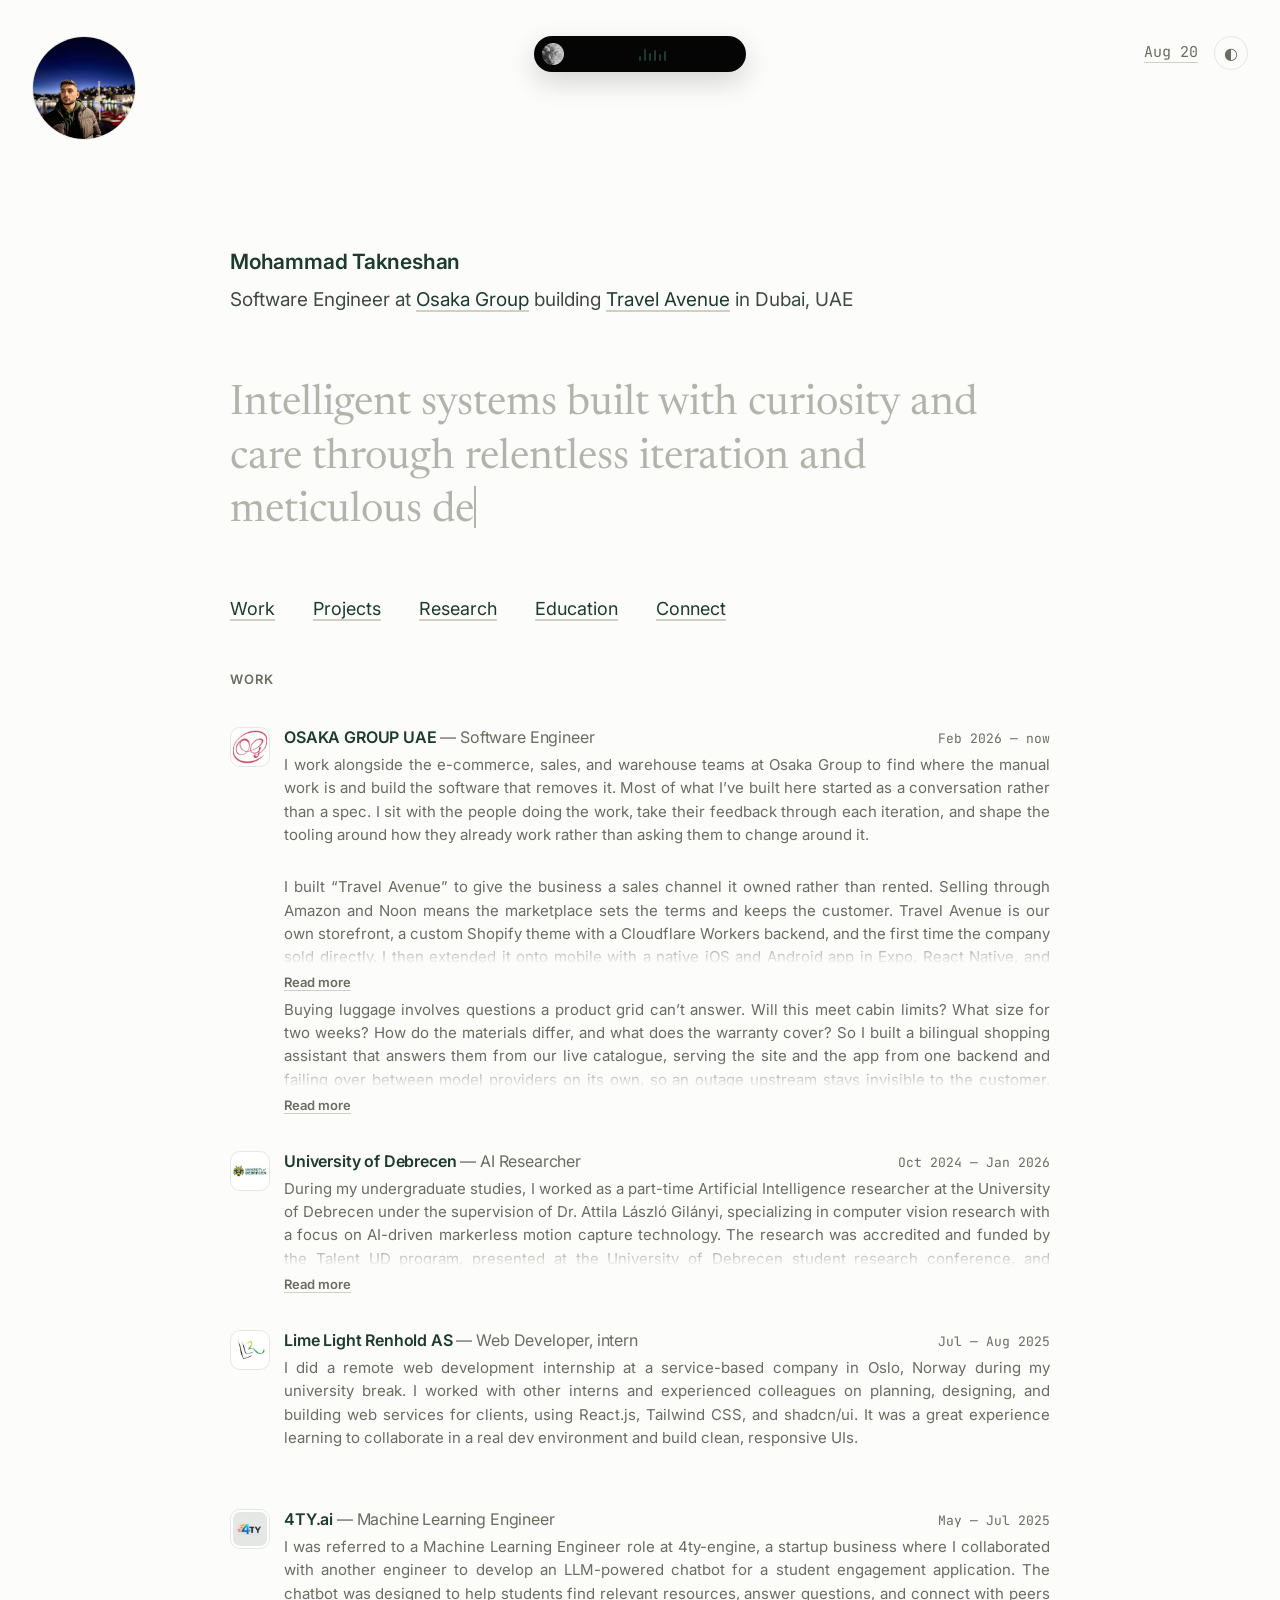
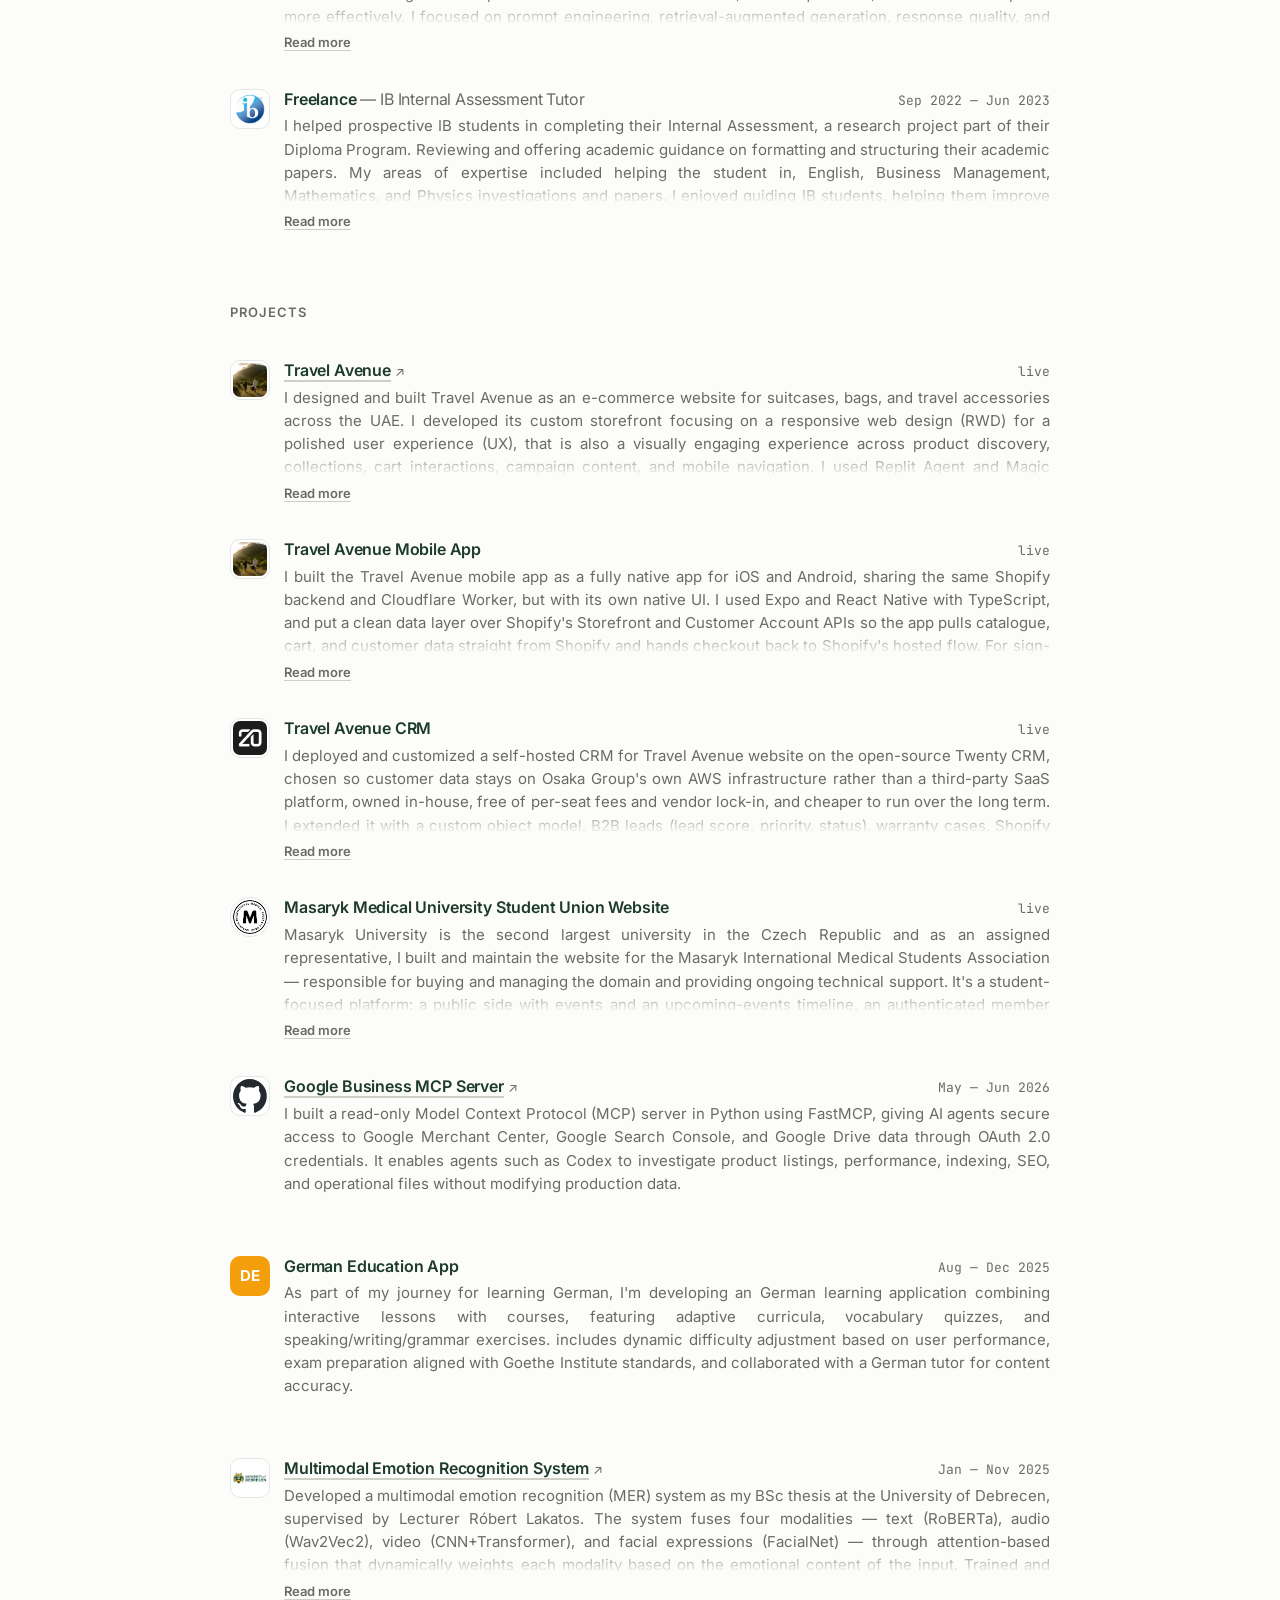
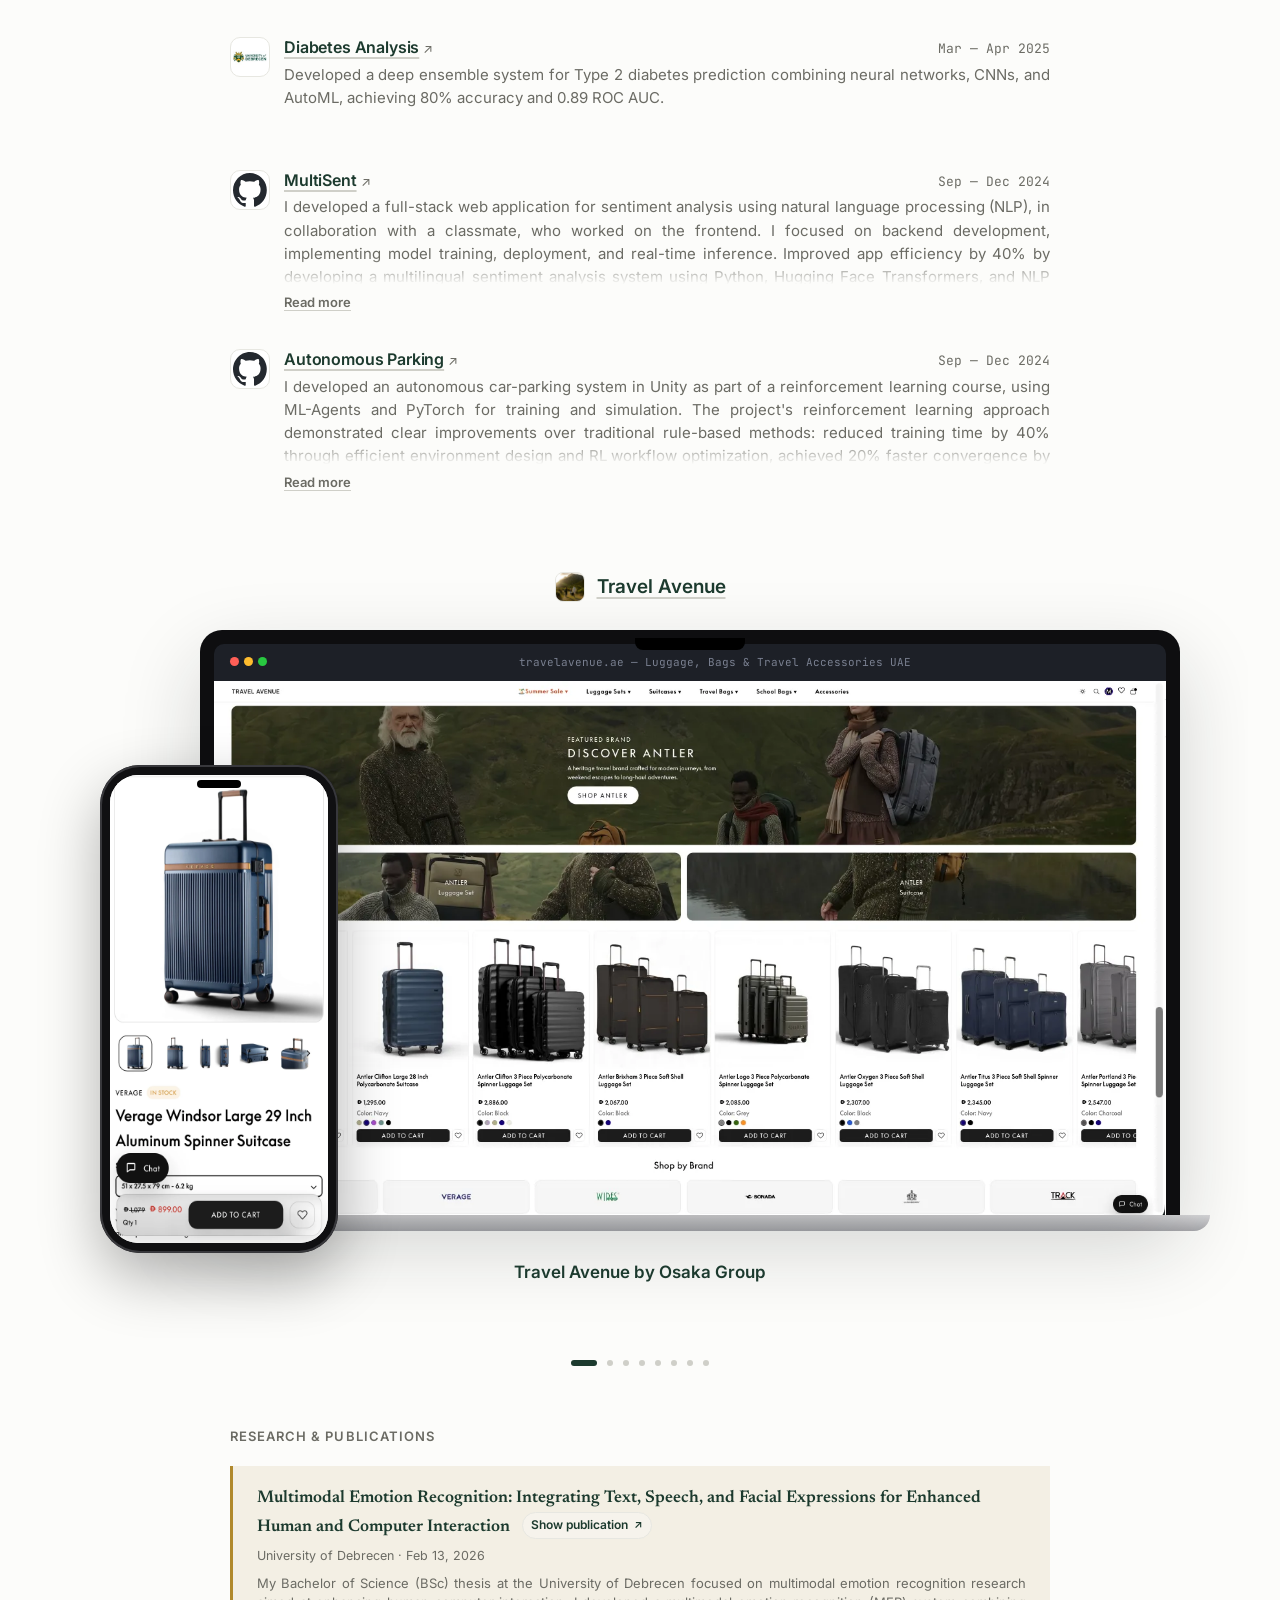
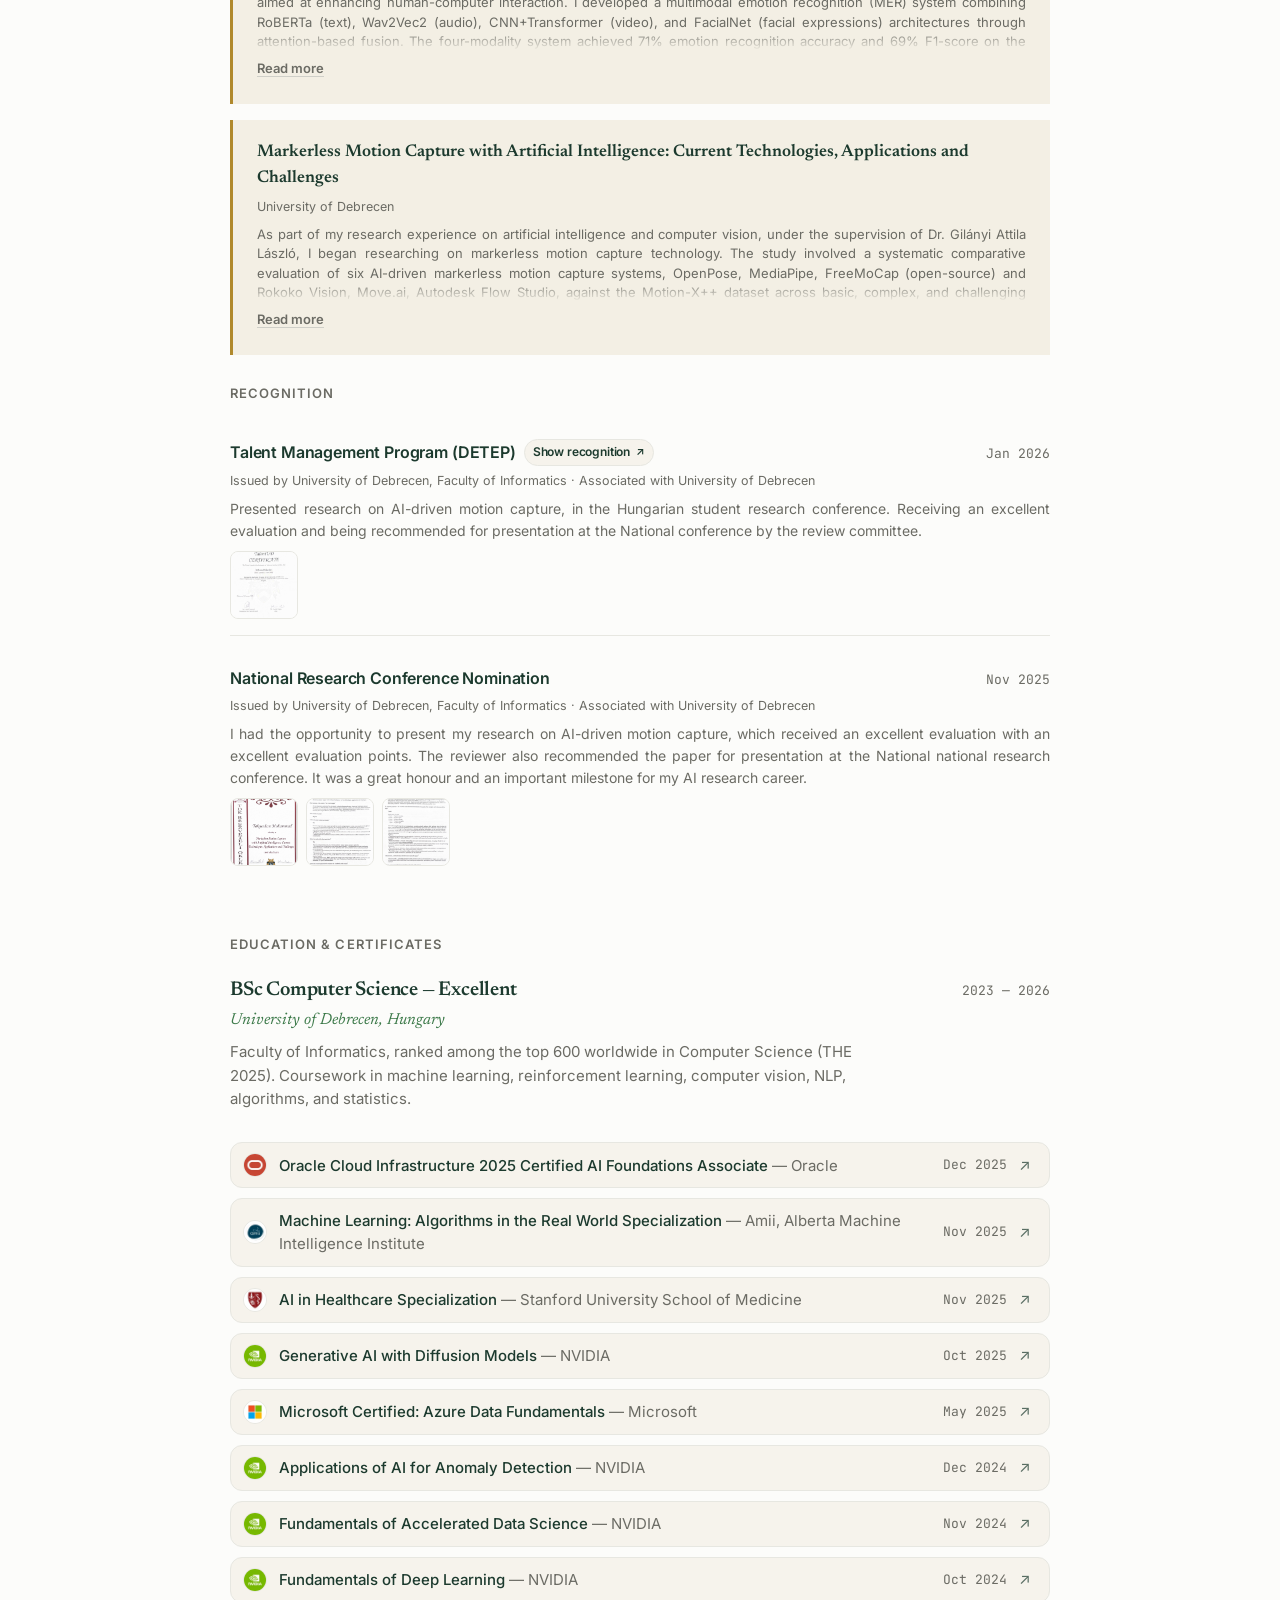
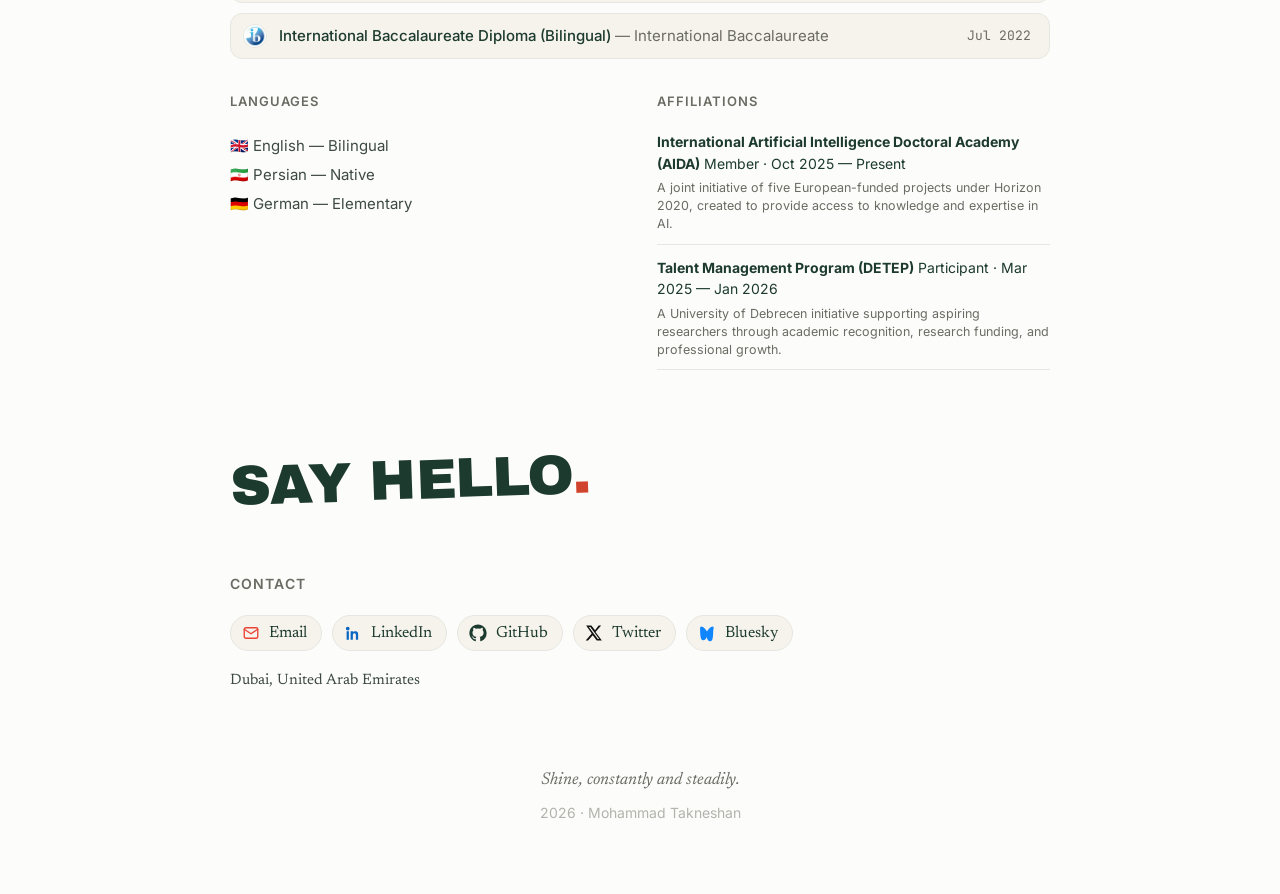
==== commit f959a126: "Cut em-dashes from prose Overused to the point of being a tell. Replaced with full stops, colons, an" ====
--- a/index.html
+++ b/index.html
@@ -190,7 +190,7 @@
         <img class="logo logo-img" src="assets/linkedin/osaka-group.png" alt="OSAKA GROUP UAE logo" />
         <div class="body">
           <div class="top"><h3>OSAKA GROUP UAE <span>— Software Engineer</span></h3><span class="when">Feb 2026 — now</span></div>
-          <p>I work alongside the e-commerce, sales, and warehouse teams at Osaka Group to find where the manual work is and build the software that removes it. Most of what I&rsquo;ve built here started as a conversation rather than a spec &mdash; I sit with the people doing the work, take their feedback through each iteration, and shape the tooling around how they already work rather than asking them to change around it.</p><p>I built &ldquo;Travel Avenue&rdquo; to give the business a sales channel it owned rather than rented. Selling through Amazon and Noon means the marketplace sets the terms and keeps the customer; Travel Avenue is our own storefront &mdash; a custom Shopify theme with a Cloudflare Workers backend &mdash; and the first time the company sold directly. I then extended it onto mobile with a native iOS and Android app in Expo, React Native, and TypeScript, because a responsive site reaches someone once while an installed app reaches repeat customers on the device they actually shop from, and lets the brand stand on its own rather than as one listing among competitors. Internally I replaced a per-seat SaaS CRM with a self-hosted deployment on our own AWS infrastructure, extended for B2B leads, warranty cases, and Shopify orders, and synced so Shopify stays the single source of truth.</p><p>Buying luggage involves questions a product grid can&rsquo;t answer &mdash; will this meet cabin limits, what size for two weeks, how do the materials differ, what does the warranty cover. So I built a bilingual shopping assistant that answers them from our live catalogue, serving the site and the app from one backend and failing over between model providers on its own, so an outage upstream stays invisible to the customer. Seasonal and sale content, meanwhile, kept slipping &mdash; updating it by hand was slow, easy to forget, and always late. The AI automation I built now runs it: listing new products, rolling seasonal campaigns and sale pricing on schedule across both platforms, publishing articles, and reconciling inventory with every write gated behind approval.</p>
+          <p>I work alongside the e-commerce, sales, and warehouse teams at Osaka Group to find where the manual work is and build the software that removes it. Most of what I&rsquo;ve built here started as a conversation rather than a spec. I sit with the people doing the work, take their feedback through each iteration, and shape the tooling around how they already work rather than asking them to change around it.</p><p>I built &ldquo;Travel Avenue&rdquo; to give the business a sales channel it owned rather than rented. Selling through Amazon and Noon means the marketplace sets the terms and keeps the customer. Travel Avenue is our own storefront, a custom Shopify theme with a Cloudflare Workers backend, and the first time the company sold directly. I then extended it onto mobile with a native iOS and Android app in Expo, React Native, and TypeScript, because a responsive site reaches someone once while an installed app reaches repeat customers on the device they actually shop from, and lets the brand stand on its own rather than as one listing among competitors. Internally I replaced a per-seat SaaS CRM with a self-hosted deployment on our own AWS infrastructure, extended for B2B leads, warranty cases, and Shopify orders, and synced so Shopify stays the single source of truth.</p><p>Buying luggage involves questions a product grid can&rsquo;t answer. Will this meet cabin limits? What size for two weeks? How do the materials differ, and what does the warranty cover? So I built a bilingual shopping assistant that answers them from our live catalogue, serving the site and the app from one backend and failing over between model providers on its own, so an outage upstream stays invisible to the customer. Seasonal and sale content, meanwhile, kept slipping. Updating it by hand was slow, easy to forget, and always late. The AI automation I built now runs it: listing new products, rolling seasonal campaigns and sale pricing on schedule across both platforms, publishing articles, and reconciling inventory with every write gated behind approval.</p>
         </div>
       </div>
       <div class="wrow">
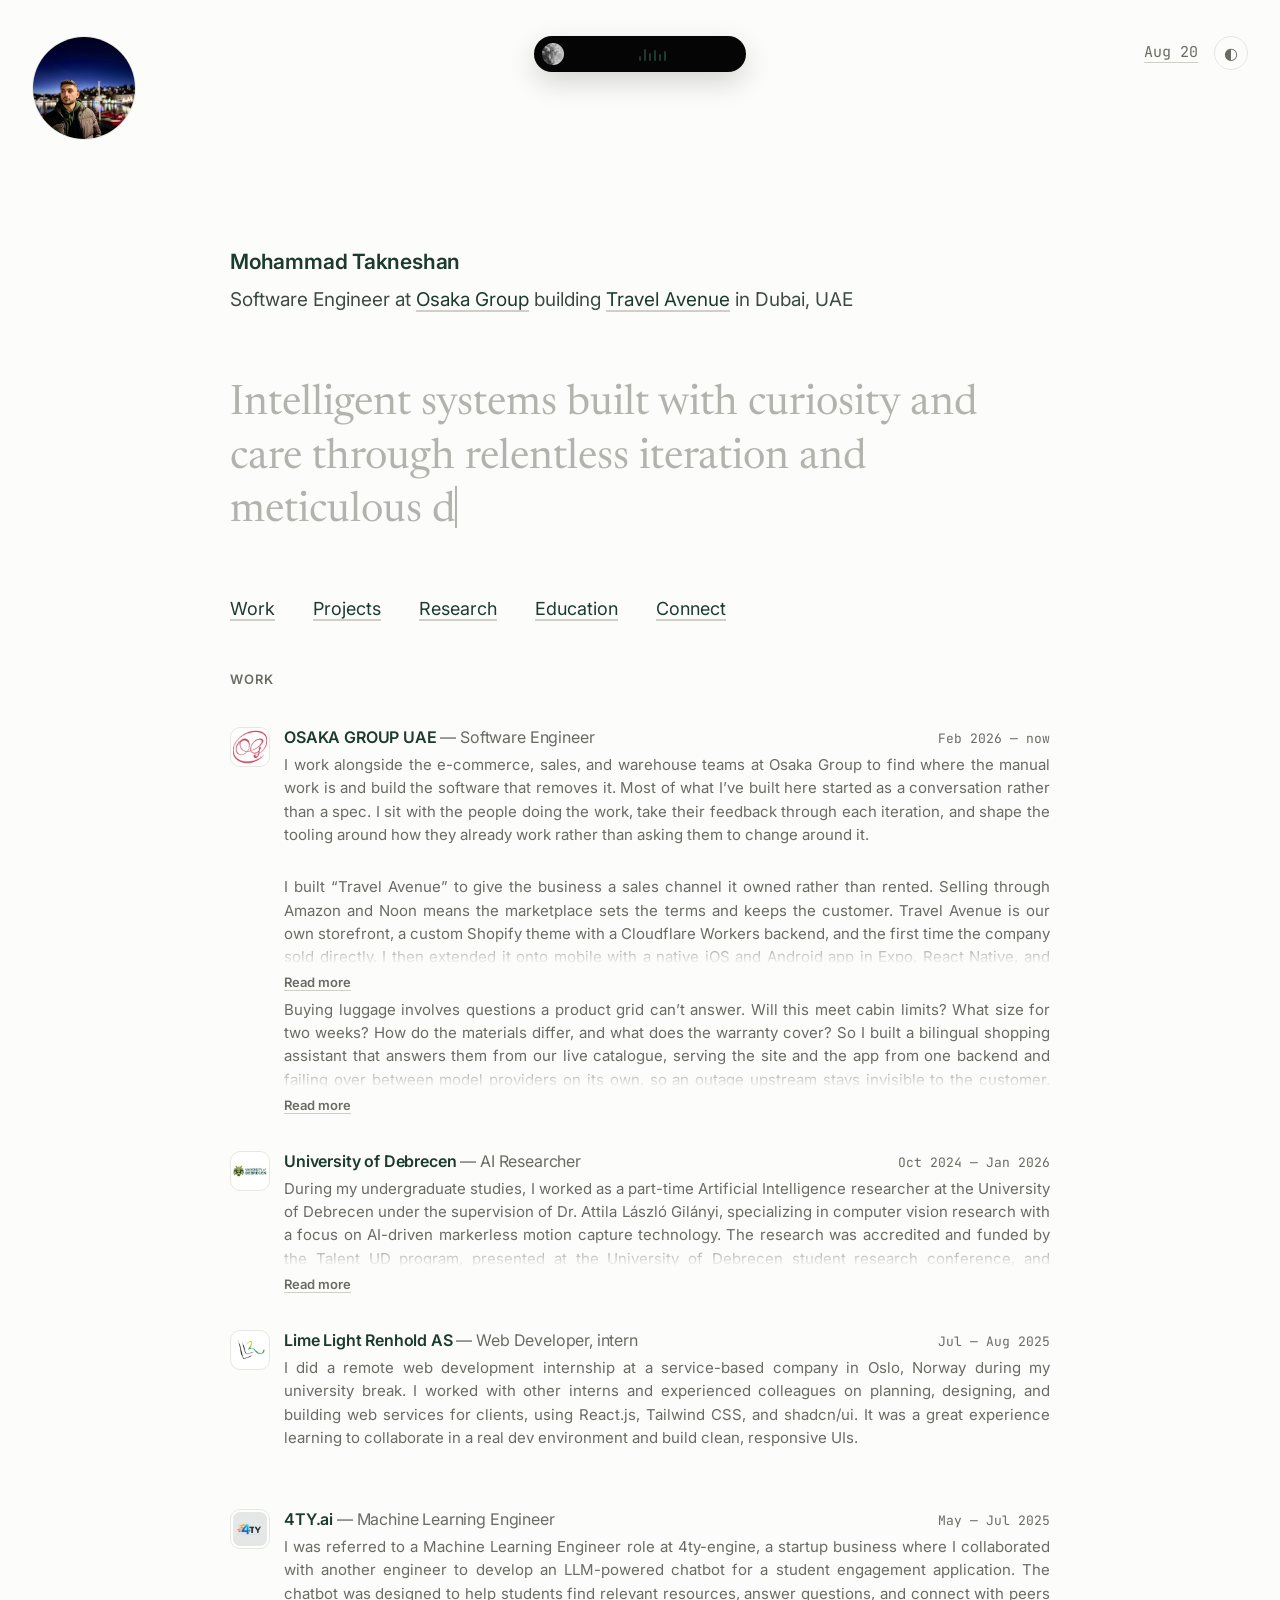
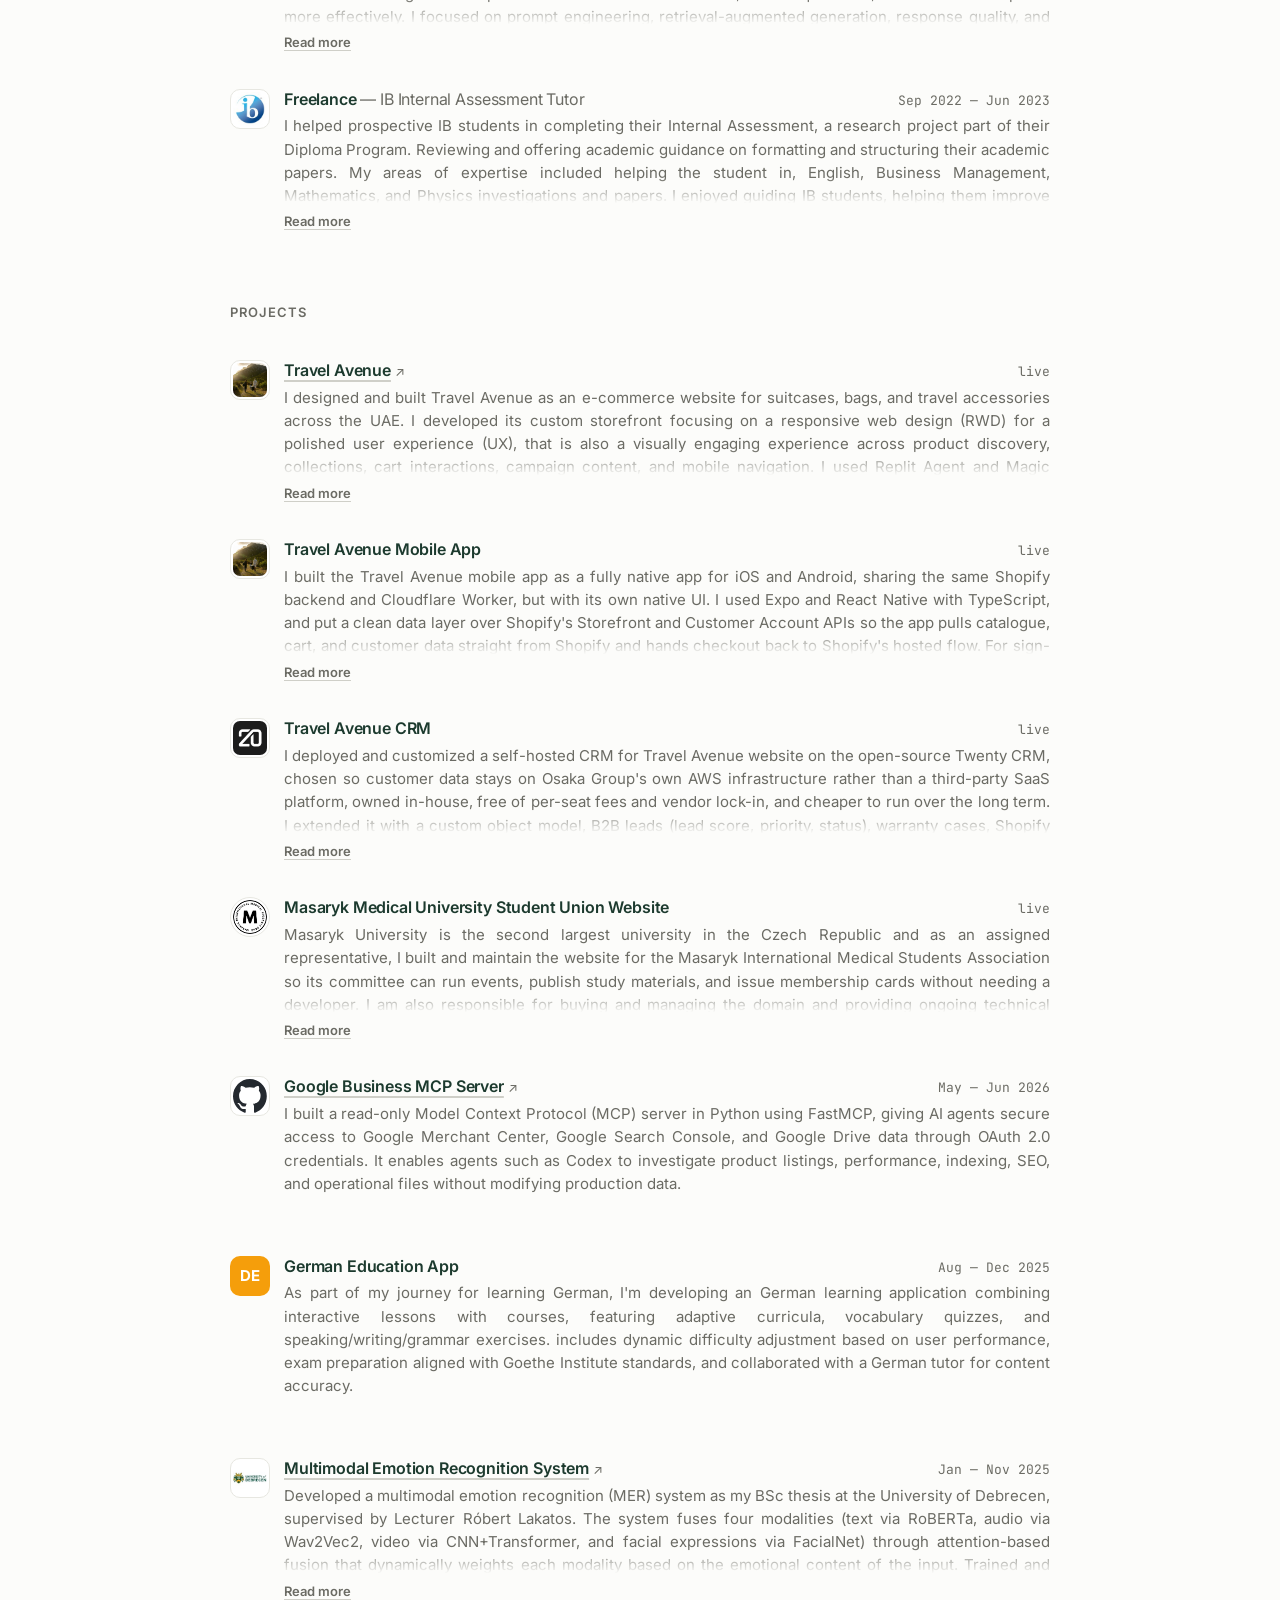
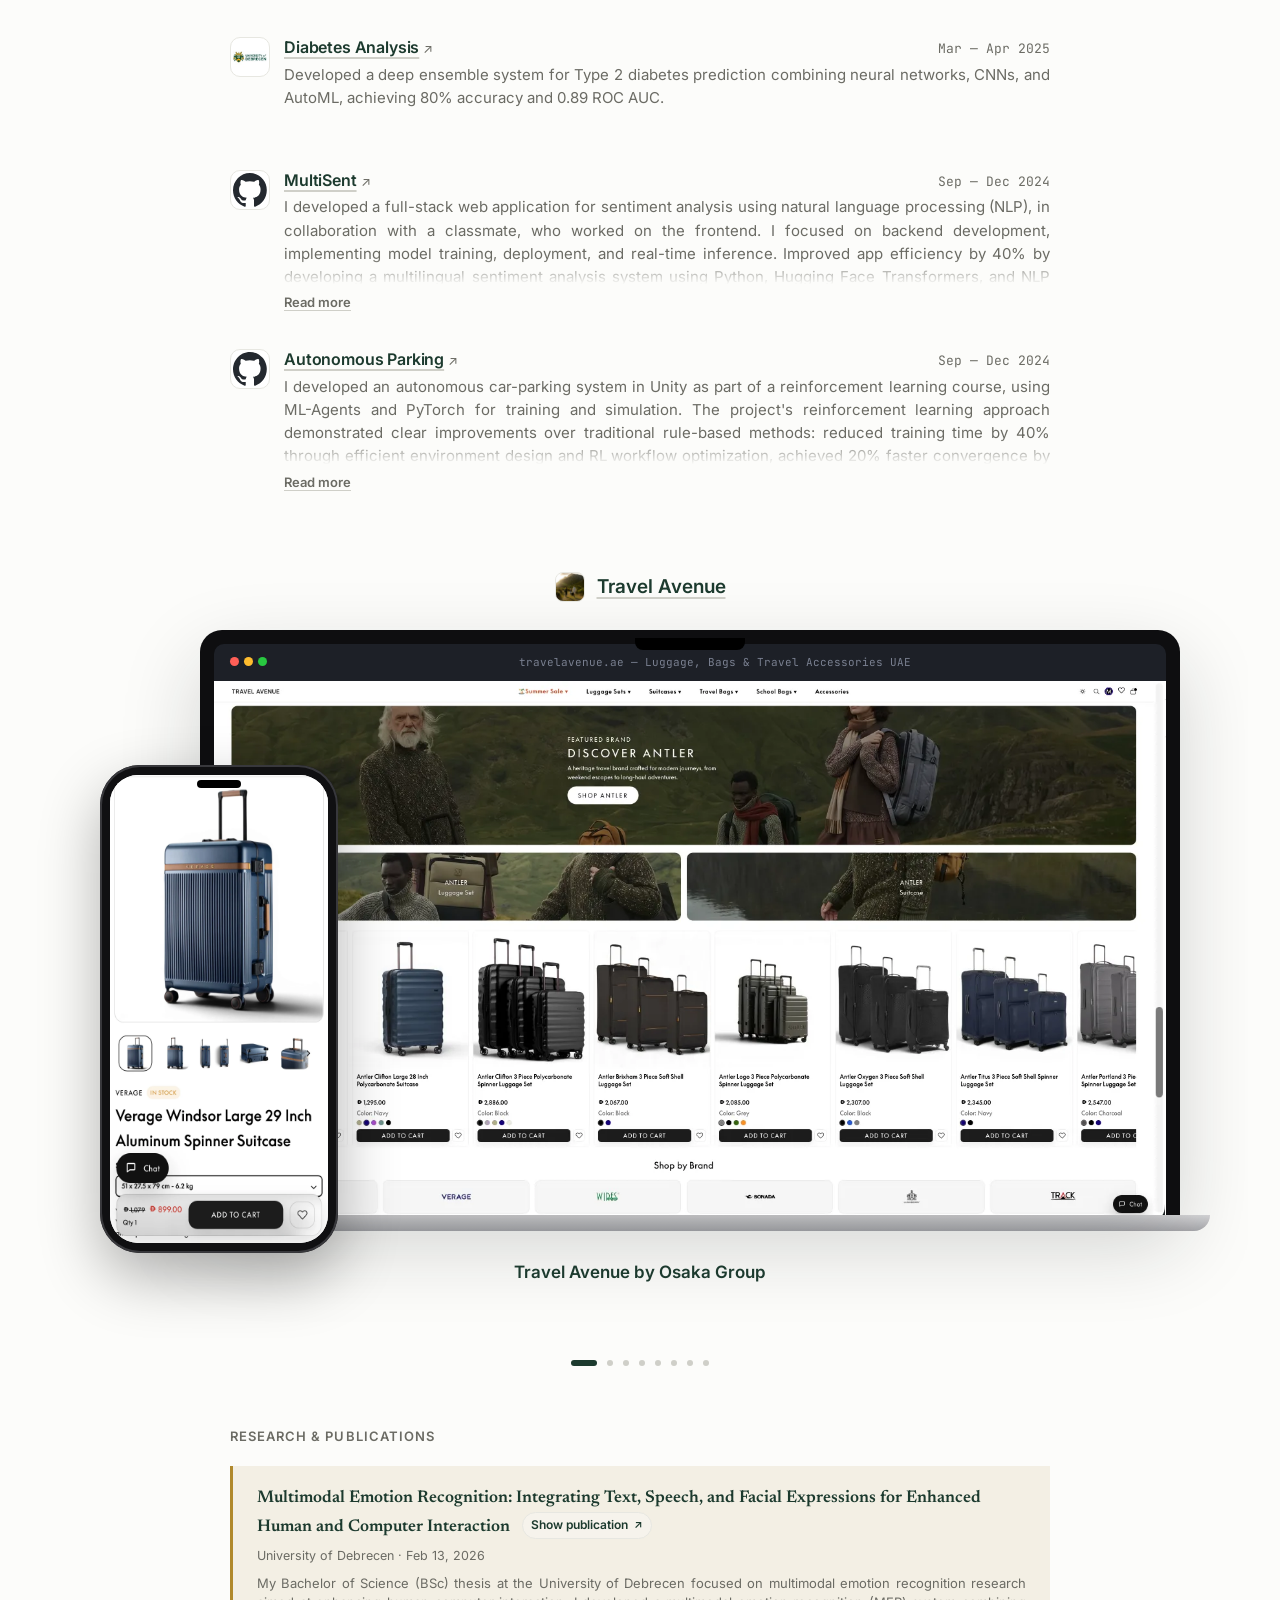
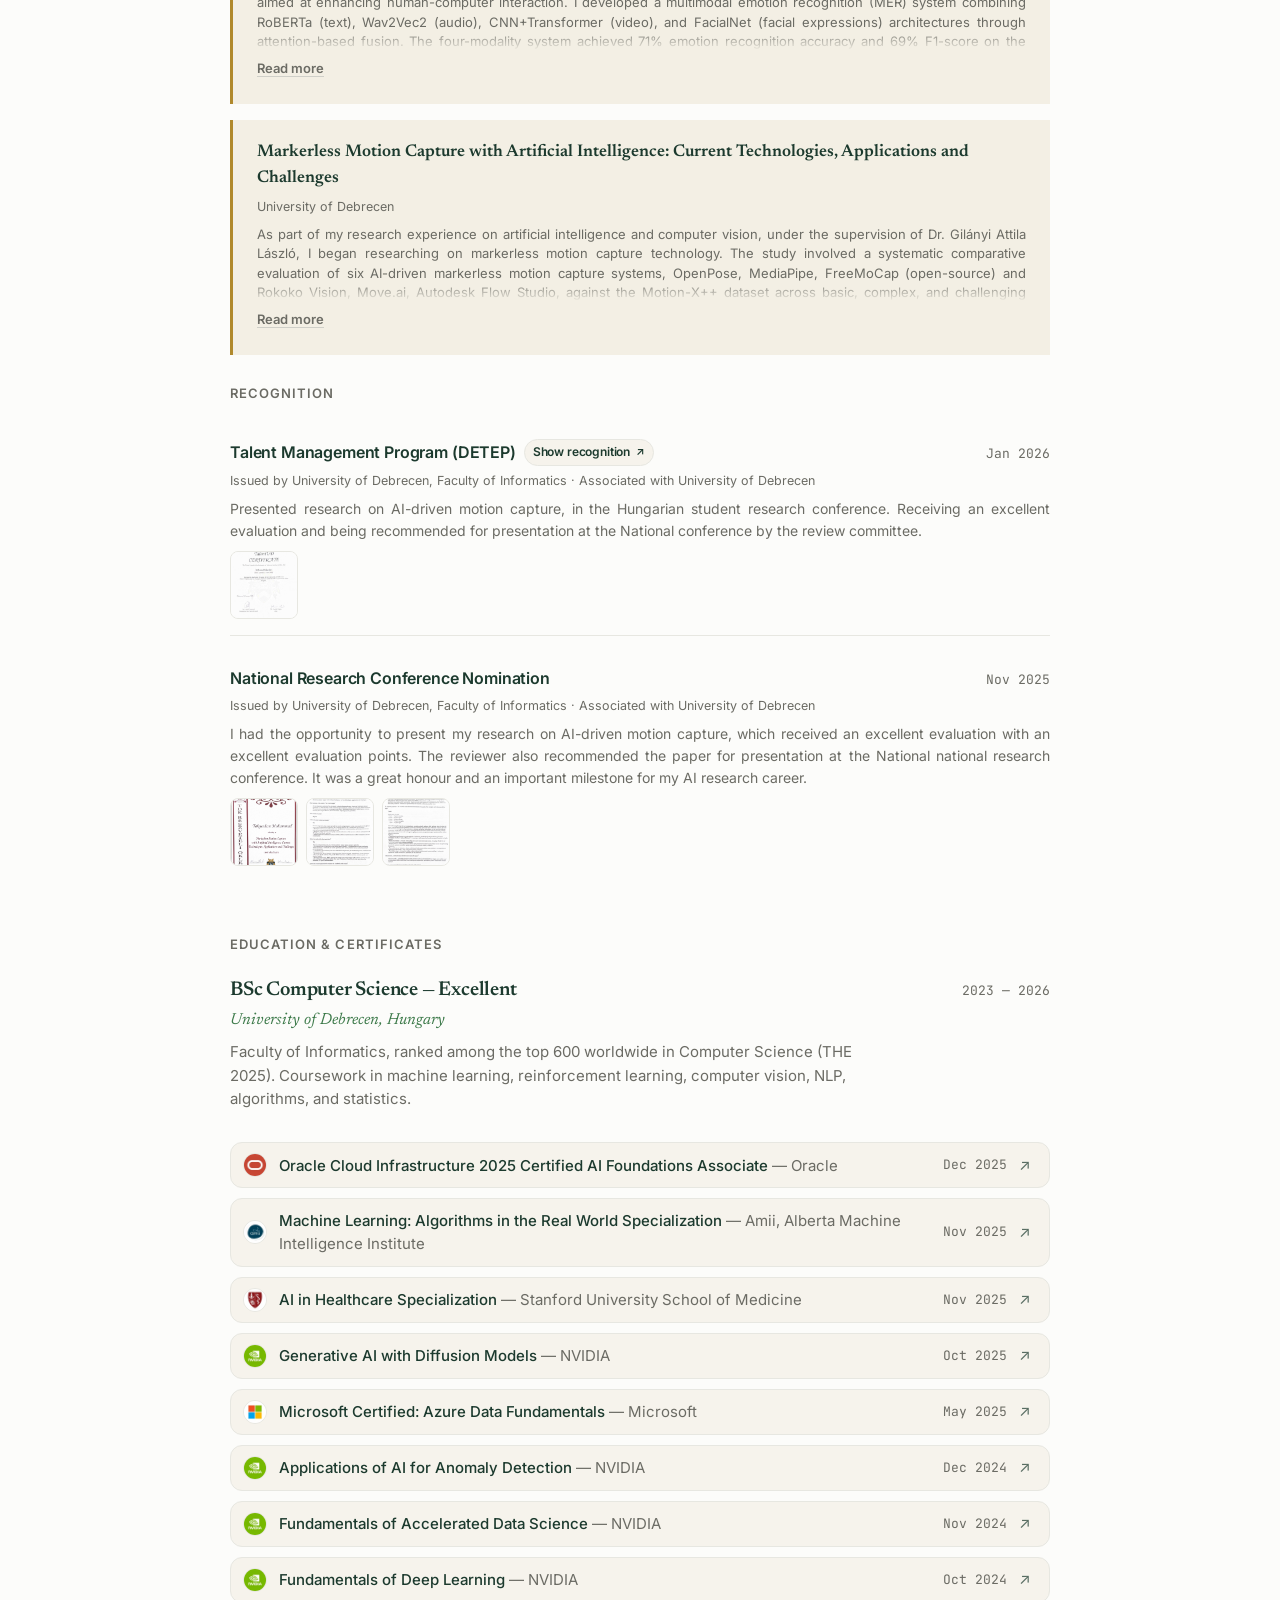
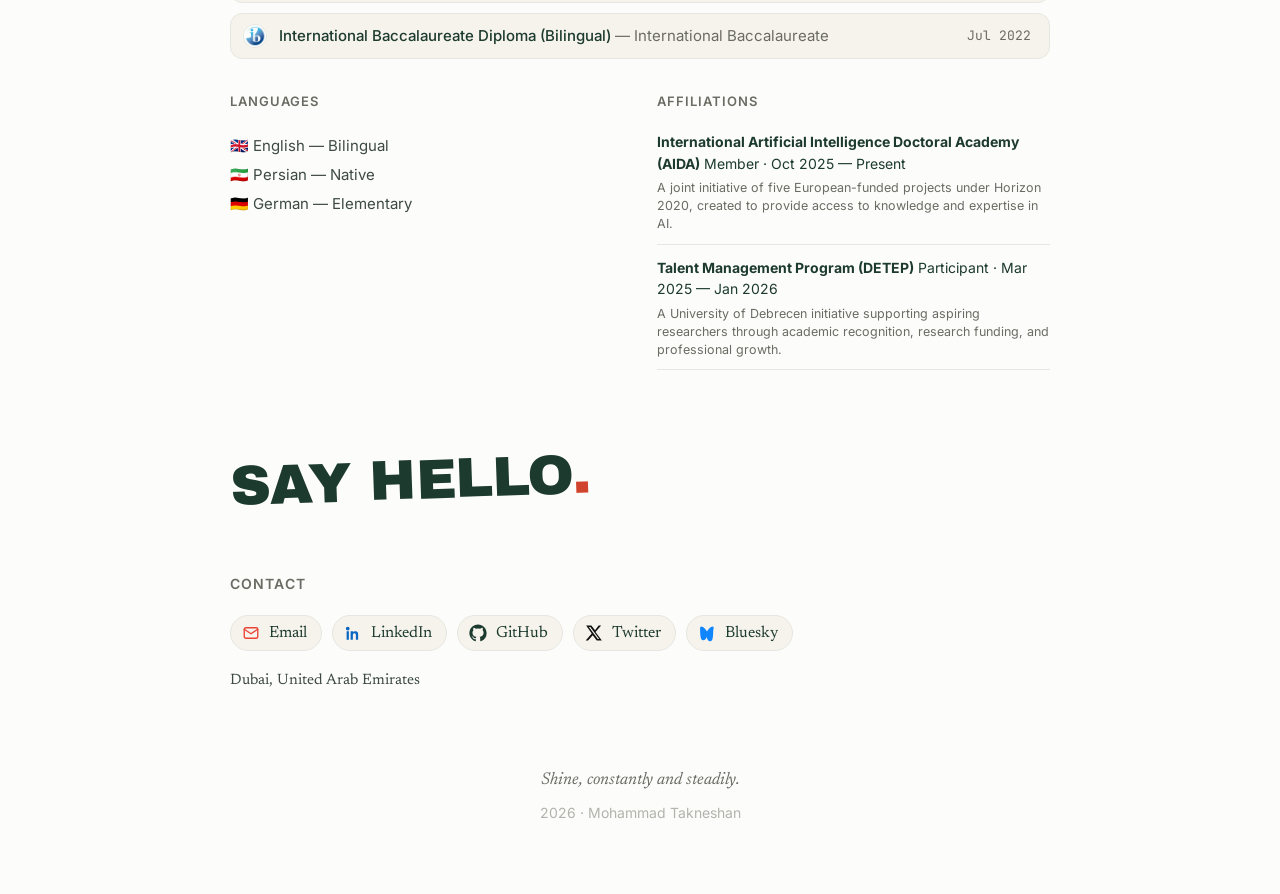
==== commit 159a1de5: "Remove remaining em-dashes; say what the MIMSA site is for The MIMSA entry described components with" ====
--- a/index.html
+++ b/index.html
@@ -80,7 +80,7 @@
     <img class="mark avatar-mark" id="avatarMark" src="assets/linkedin/profile-photo.jpeg" alt="Mohammad Takneshan" title="Click to enlarge" style="cursor: zoom-in" />
 
     <!-- Dynamic island: click = expand player, double-click = iPhone view -->
-    <div class="island" id="island" title="Now playing — click to open, double-click for full view">
+    <div class="island" id="island" title="Now playing : click to open, double-click for full view">
       <div class="isl-compact">
         <div class="art"></div>
         <div class="bars"><i></i><i></i><i></i><i></i><i></i><i></i></div>
@@ -237,7 +237,7 @@
         <img class="logo logo-img" src="assets/linkedin/travel-avenue-thumb.jpg" alt="Travel Avenue thumbnail" />
         <div class="body">
           <div class="top"><h3>Travel Avenue Mobile App</h3><span class="when">live</span></div>
-          <p>I built the Travel Avenue mobile app as a fully native app for iOS and Android, sharing the same Shopify backend and Cloudflare Worker, but with its own native UI. I used Expo and React Native with TypeScript, and put a clean data layer over Shopify's Storefront and Customer Account APIs so the app pulls catalogue, cart, and customer data straight from Shopify and hands checkout back to Shopify's hosted flow. For sign-in I went with Shopify Customer Account OAuth and kept the session in the device's Keychain. From there I added the native pieces I wanted the app to have: App Intents and Siri Shortcuts, home-screen widgets, deep links, haptics, an optional Face ID / Touch ID lock, and an accessibility settings screen for text size, motion, and contrast — plus English/Arabic support.</p>
+          <p>I built the Travel Avenue mobile app as a fully native app for iOS and Android, sharing the same Shopify backend and Cloudflare Worker, but with its own native UI. I used Expo and React Native with TypeScript, and put a clean data layer over Shopify's Storefront and Customer Account APIs so the app pulls catalogue, cart, and customer data straight from Shopify and hands checkout back to Shopify's hosted flow. For sign-in I went with Shopify Customer Account OAuth and kept the session in the device's Keychain. From there I added the native pieces I wanted the app to have: App Intents and Siri Shortcuts, home-screen widgets, deep links, haptics, an optional Face ID / Touch ID lock, and an accessibility settings screen for text size, motion, and contrast , plus English/Arabic support.</p>
         </div>
       </div>
       <div class="wrow">
@@ -251,7 +251,7 @@
         <img class="logo logo-img round" src="assets/linkedin/mimsa.jpg" alt="MIMSA logo" />
         <div class="body">
           <div class="top"><h3>Masaryk Medical University Student Union Website</h3><span class="when">live</span></div>
-          <p>Masaryk University is the second largest university in the Czech Republic and as an assigned representative, I built and maintain the website for the Masaryk International Medical Students Association — responsible for buying and managing the domain and providing ongoing technical support. It's a student-focused platform: a public side with events and an upcoming-events timeline, an authenticated member portal, and a Study Hub where students find study materials organised by subject and year. Behind it there's an admin content-management portal so the committee can manage events, resources, and members themselves, plus a membership-card generator that produces PDF cards. The stack is Next.js and React, Convex for the backend and database, Clerk for authentication, Tailwind CSS for styling, and Framer Motion for interactions, deployed on Vercel with cleanly separated development and production environments.</p>
+          <p>Masaryk University is the second largest university in the Czech Republic and as an assigned representative, I built and maintain the website for the Masaryk International Medical Students Association so its committee can run events, publish study materials, and issue membership cards without needing a developer. I am also responsible for buying and managing the domain and providing ongoing technical support. It's a student-focused platform: a public side with events and an upcoming-events timeline, an authenticated member portal, and a Study Hub where students find study materials organised by subject and year. Behind it there's an admin content-management portal so the committee can manage events, resources, and members themselves, plus a membership-card generator that produces PDF cards. The stack is Next.js and React, Convex for the backend and database, Clerk for authentication, Tailwind CSS for styling, and Framer Motion for interactions, deployed on Vercel with cleanly separated development and production environments.</p>
         </div>
       </div>
       <div class="wrow">
@@ -272,7 +272,7 @@
         <img class="logo logo-img" src="assets/linkedin/university-of-debrecen.png" alt="University of Debrecen logo" />
         <div class="body">
           <div class="top"><h3><a class="plink" href="https://github.com/mohammadtakneshan/MultimodalEmotionRecognitionThesis" target="_blank" rel="noopener">Multimodal Emotion Recognition System<span class="arr">↗</span></a></h3><span class="when">Jan — Nov 2025</span></div>
-          <p>Developed a multimodal emotion recognition (MER) system as my BSc thesis at the University of Debrecen, supervised by Lecturer Róbert Lakatos. The system fuses four modalities — text (RoBERTa), audio (Wav2Vec2), video (CNN+Transformer), and facial expressions (FacialNet) — through attention-based fusion that dynamically weights each modality based on the emotional content of the input. Trained and evaluated on the MELD dataset, the four-modality system achieved 71% emotion recognition accuracy, approaching the 75% human baseline, and 85% on 3-class sentiment analysis — outperforming all unimodal configurations. A cross-lingual evaluation on a Persian dataset revealed a 47% drop in text model accuracy, empirically demonstrating that cultural and linguistic context is a primary barrier to deploying emotion AI globally — a finding with direct implications for real-world multimodal AI systems. Also built a full-stack desktop application with real-time training monitoring and LLM-powered result analysis, and conducted an industry assessment covering healthcare, e-learning, and conversational AI applications.</p>
+          <p>Developed a multimodal emotion recognition (MER) system as my BSc thesis at the University of Debrecen, supervised by Lecturer Róbert Lakatos. The system fuses four modalities (text via RoBERTa, audio via Wav2Vec2, video via CNN+Transformer, and facial expressions via FacialNet) through attention-based fusion that dynamically weights each modality based on the emotional content of the input. Trained and evaluated on the MELD dataset, the four-modality system achieved 71% emotion recognition accuracy, approaching the 75% human baseline, and 85% on 3-class sentiment analysis , outperforming all unimodal configurations. A cross-lingual evaluation on a Persian dataset revealed a 47% drop in text model accuracy, empirically demonstrating that cultural and linguistic context is a primary barrier to deploying emotion AI globally , a finding with direct implications for real-world multimodal AI systems. Also built a full-stack desktop application with real-time training monitoring and LLM-powered result analysis, and conducted an industry assessment covering healthcare, e-learning, and conversational AI applications.</p>
         </div>
       </div>
       <div class="wrow">
@@ -378,7 +378,7 @@
             <span class="dots"><span style="background:#ff5f57"></span><span style="background:#febc2e"></span><span style="background:#28c840"></span></span>
             <span class="url">study hub · years 1–6</span>
           </div>
-          <img class="screen-shot" loading="lazy" decoding="async" src="assets/screenshots/mimsa/mimsa-study-hub.webp" alt="MIMSA Study Hub — curriculum-aligned study materials organised by year" />
+          <img class="screen-shot" loading="lazy" decoding="async" src="assets/screenshots/mimsa/mimsa-study-hub.webp" alt="MIMSA Study Hub: curriculum-aligned study materials organised by year" />
         </div>
         <div class="union-side">
           <div class="union-pane">
@@ -386,14 +386,14 @@
               <span class="dots"><span style="background:#ff5f57"></span><span style="background:#febc2e"></span><span style="background:#28c840"></span></span>
               <span class="url">events · this week in Brno</span>
             </div>
-            <img class="screen-shot" loading="lazy" decoding="async" src="assets/screenshots/mimsa/mimsa-events.webp" alt="MIMSA events — upcoming events timeline for students in Brno" />
+            <img class="screen-shot" loading="lazy" decoding="async" src="assets/screenshots/mimsa/mimsa-events.webp" alt="MIMSA events : upcoming events timeline for students in Brno" />
           </div>
           <div class="union-pane">
             <div class="agent-chrome">
               <span class="dots"><span style="background:#ff5f57"></span><span style="background:#febc2e"></span><span style="background:#28c840"></span></span>
               <span class="url">about · the association</span>
             </div>
-            <img class="screen-shot" loading="lazy" decoding="async" src="assets/screenshots/mimsa/mimsa-about.webp" alt="MIMSA About page — the official voice of international medical students at Masaryk University" />
+            <img class="screen-shot" loading="lazy" decoding="async" src="assets/screenshots/mimsa/mimsa-about.webp" alt="MIMSA About page : the official voice of international medical students at Masaryk University" />
           </div>
           <div class="union-pane">
             <div class="agent-chrome">
@@ -621,13 +621,13 @@
         <li class="cpill"><a class="cert-link" href="https://catalog-education.oracle.com/pls/certview/sharebadge?id=A550EE71234403718DCE668F07E966C9EB314AA3C126EA794CDABE3BF69589C1" target="_blank" rel="noopener" aria-label="Show credential for Oracle Cloud Infrastructure 2025 Certified AI Foundations Associate"><div class="cmain"><img class="dot-img" src="assets/linkedin/oracle.png" alt="Oracle logo"><span class="ct"><b>Oracle Cloud Infrastructure 2025 Certified AI Foundations Associate</b> — Oracle</span><span class="y">Dec 2025</span><span class="cert-arr" aria-hidden="true">↗</span></div>
           <div class="cdrop">Core OCI concepts and AI/ML services on Oracle Cloud Infrastructure.</div></a></li>
         <li class="cpill"><a class="cert-link" href="https://www.coursera.org/account/accomplishments/specialization/495WI28GAZXF" target="_blank" rel="noopener" aria-label="Show credential for Machine Learning: Algorithms in the Real World Specialization"><div class="cmain"><img class="dot-img" src="assets/linkedin/amii.png" alt="Amii logo"><span class="ct"><b>Machine Learning: Algorithms in the Real World Specialization</b> — Amii, Alberta Machine Intelligence Institute</span><span class="y">Nov 2025</span><span class="cert-arr" aria-hidden="true">↗</span></div>
-          <div class="cdrop">Applied ML algorithms in the real world — regression, classification, clustering, and recommender systems.</div></a></li>
+          <div class="cdrop">Applied ML algorithms in the real world: regression, classification, clustering, and recommender systems.</div></a></li>
         <li class="cpill"><a class="cert-link" href="https://coursera.org/verify/specialization/0HBE9HIIWEF0" target="_blank" rel="noopener" aria-label="Show credential for AI in Healthcare Specialization"><div class="cmain"><img class="dot-img" src="assets/linkedin/stanford-medicine.png" alt="Stanford Medicine logo"><span class="ct"><b>AI in Healthcare Specialization</b> — Stanford University School of Medicine</span><span class="y">Nov 2025</span><span class="cert-arr" aria-hidden="true">↗</span></div>
           <div class="cdrop">Current and future applications of AI in healthcare, focused on bringing the technology into clinical settings safely and ethically.</div></a></li>
         <li class="cpill"><a class="cert-link" href="https://learn.nvidia.com/certificates?id=5XmobOTARfWzyB6aua1k5g" target="_blank" rel="noopener" aria-label="Show credential for Generative AI with Diffusion Models"><div class="cmain"><img class="dot-img" src="assets/linkedin/nvidia.png" alt="NVIDIA logo"><span class="ct"><b>Generative AI with Diffusion Models</b> — NVIDIA</span><span class="y">Oct 2025</span><span class="cert-arr" aria-hidden="true">↗</span></div>
           <div class="cdrop">Building and training diffusion models for generative AI, from U-Nets to guided denoising.</div></a></li>
         <li class="cpill"><a class="cert-link" href="https://www.credly.com/badges/b82ea46e-c184-4d4d-8ba5-064c95f75f37/linked_in_profile" target="_blank" rel="noopener" aria-label="Show credential for Microsoft Certified: Azure Data Fundamentals"><div class="cmain"><img class="dot-img" src="assets/linkedin/microsoft.png" alt="Microsoft logo"><span class="ct"><b>Microsoft Certified: Azure Data Fundamentals</b> — Microsoft</span><span class="y">May 2025</span><span class="cert-arr" aria-hidden="true">↗</span></div>
-          <div class="cdrop">Core data concepts and Azure data services — relational, non-relational, and analytics workloads.</div></a></li>
+          <div class="cdrop">Core data concepts and Azure data services: relational, non-relational, and analytics workloads.</div></a></li>
         <li class="cpill"><a class="cert-link" href="https://learn.nvidia.com/certificates?id=V5iccwWSQaK69UJF_YhkKA" target="_blank" rel="noopener" aria-label="Show credential for Applications of AI for Anomaly Detection"><div class="cmain"><img class="dot-img" src="assets/linkedin/nvidia.png" alt="NVIDIA logo"><span class="ct"><b>Applications of AI for Anomaly Detection</b> — NVIDIA</span><span class="y">Dec 2024</span><span class="cert-arr" aria-hidden="true">↗</span></div>
           <div class="cdrop">GPU-accelerated anomaly detection with autoencoders, GANs, and XGBoost on network data.</div></a></li>
         <li class="cpill"><a class="cert-link" href="https://learn.nvidia.com/certificates?id=-GRen-T3QaeyXxGeY7RqPQ" target="_blank" rel="noopener" aria-label="Show credential for Fundamentals of Accelerated Data Science"><div class="cmain"><img class="dot-img" src="assets/linkedin/nvidia.png" alt="NVIDIA logo"><span class="ct"><b>Fundamentals of Accelerated Data Science</b> — NVIDIA</span><span class="y">Nov 2024</span><span class="cert-arr" aria-hidden="true">↗</span></div>
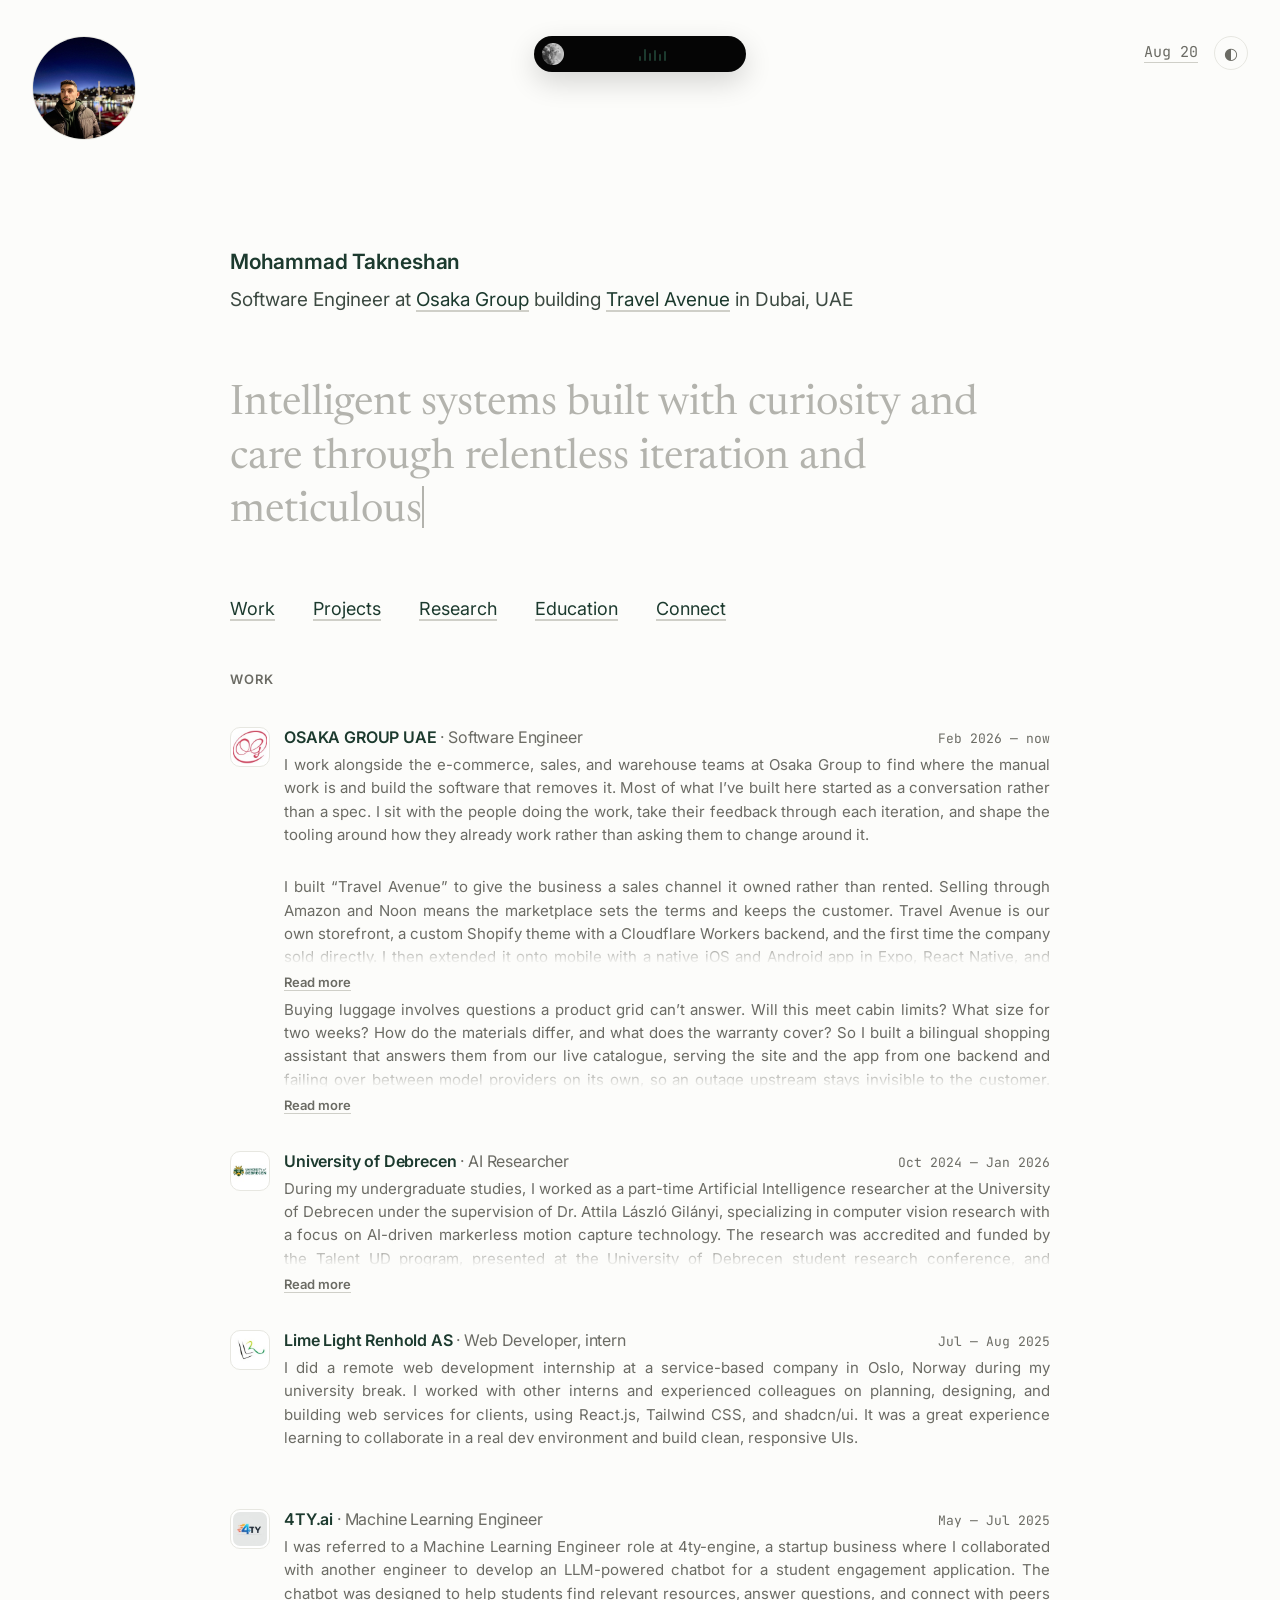
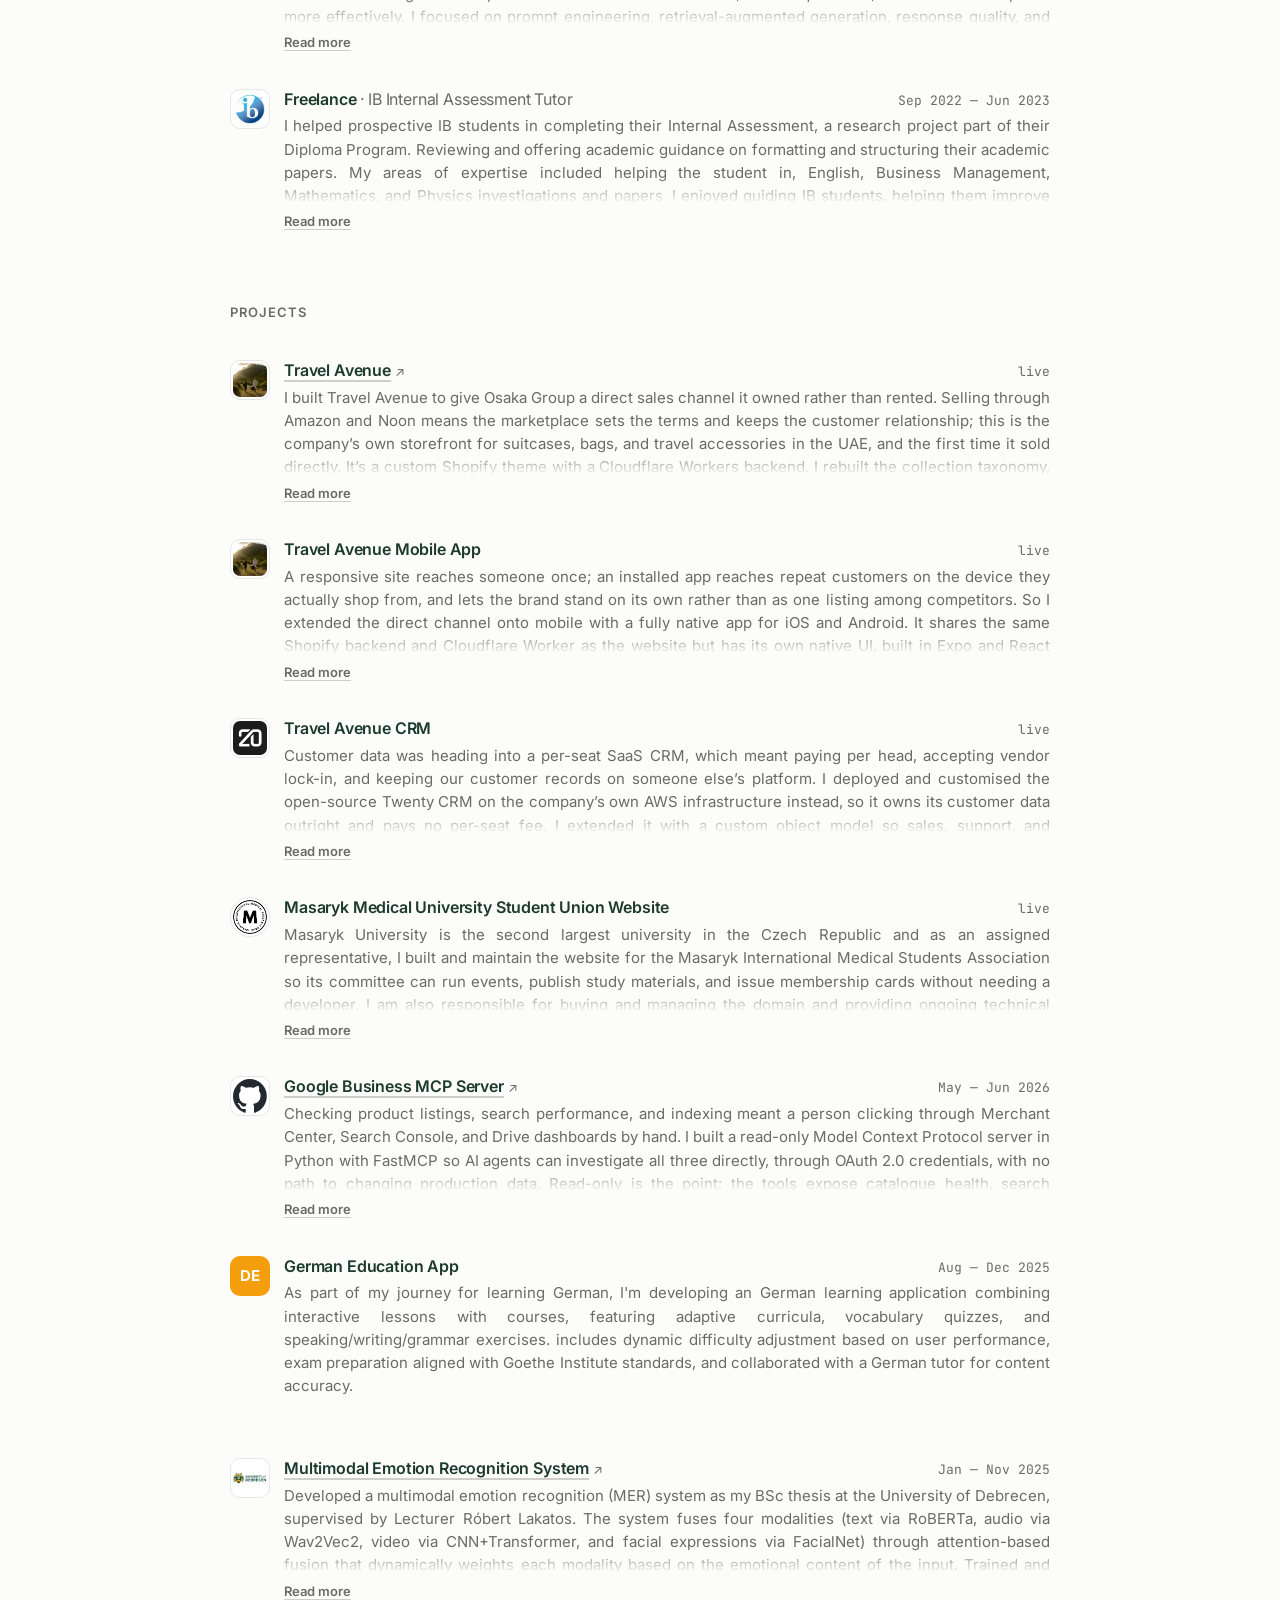
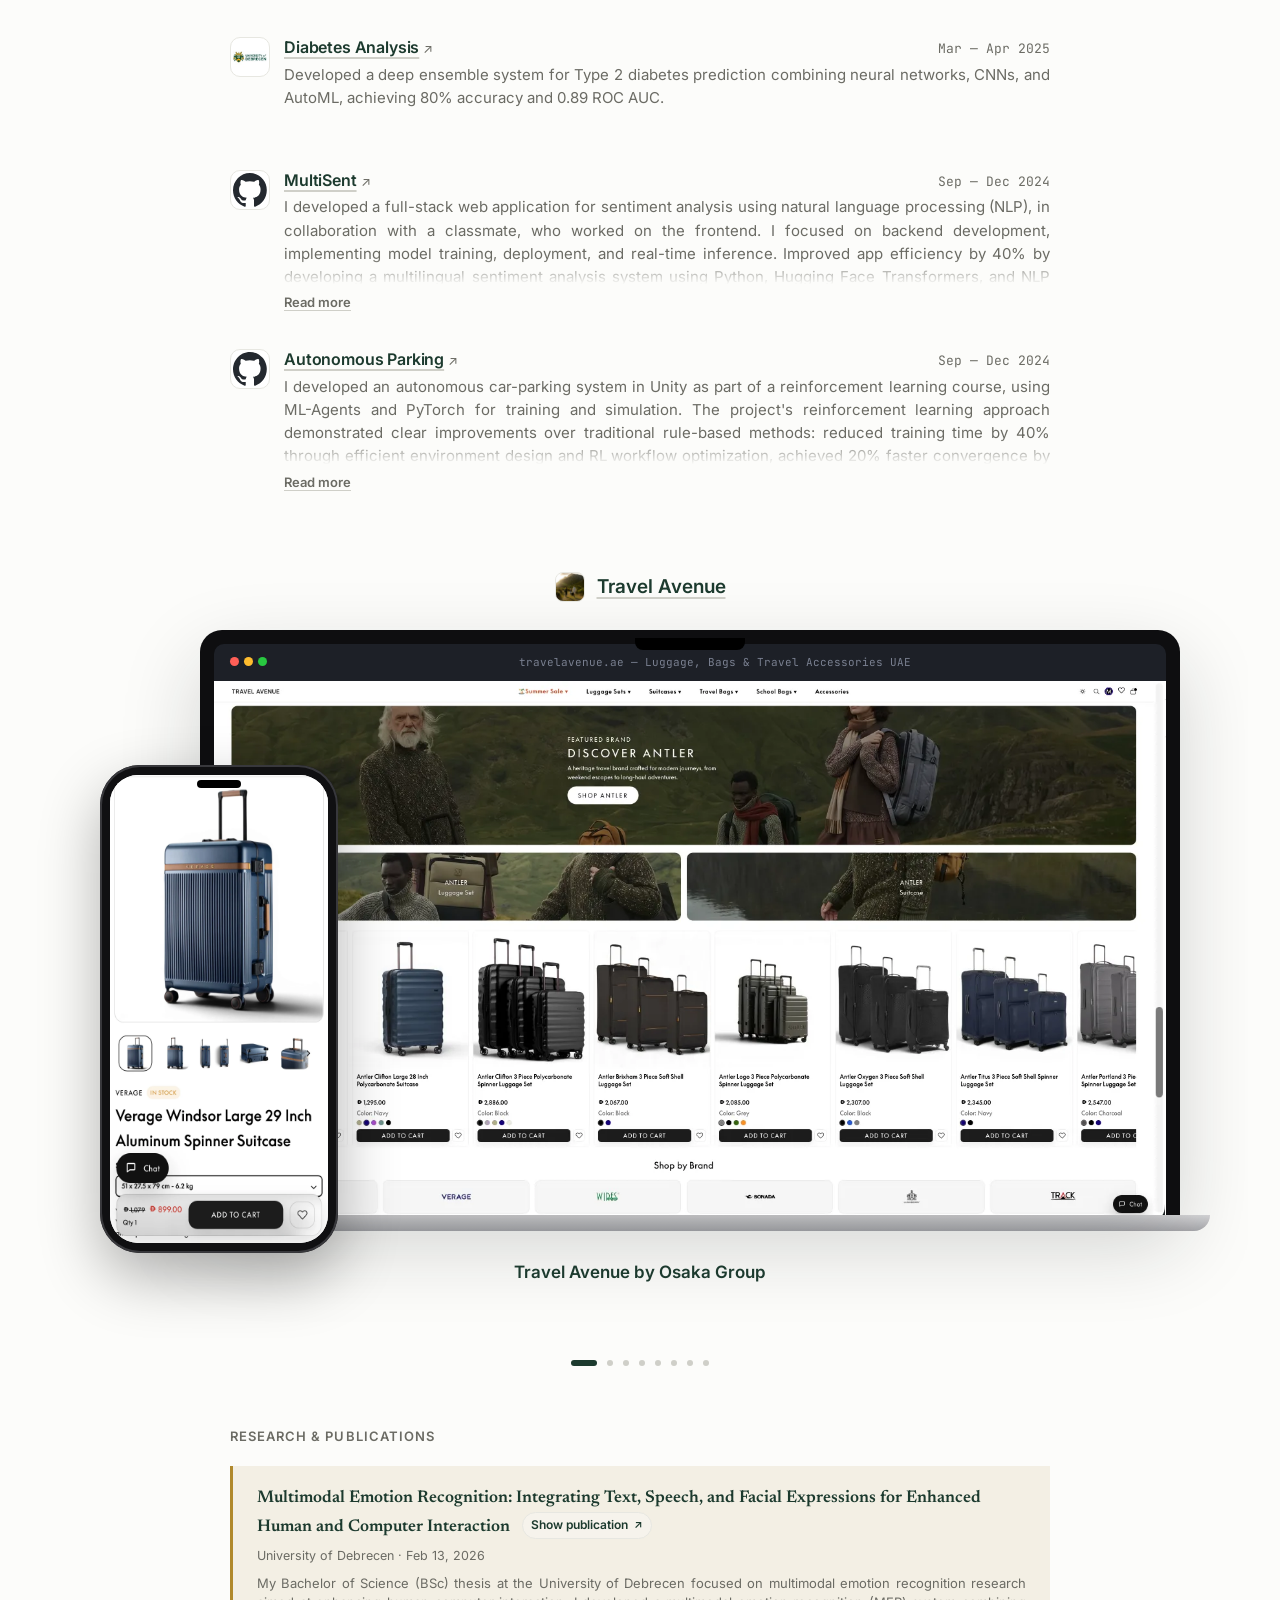
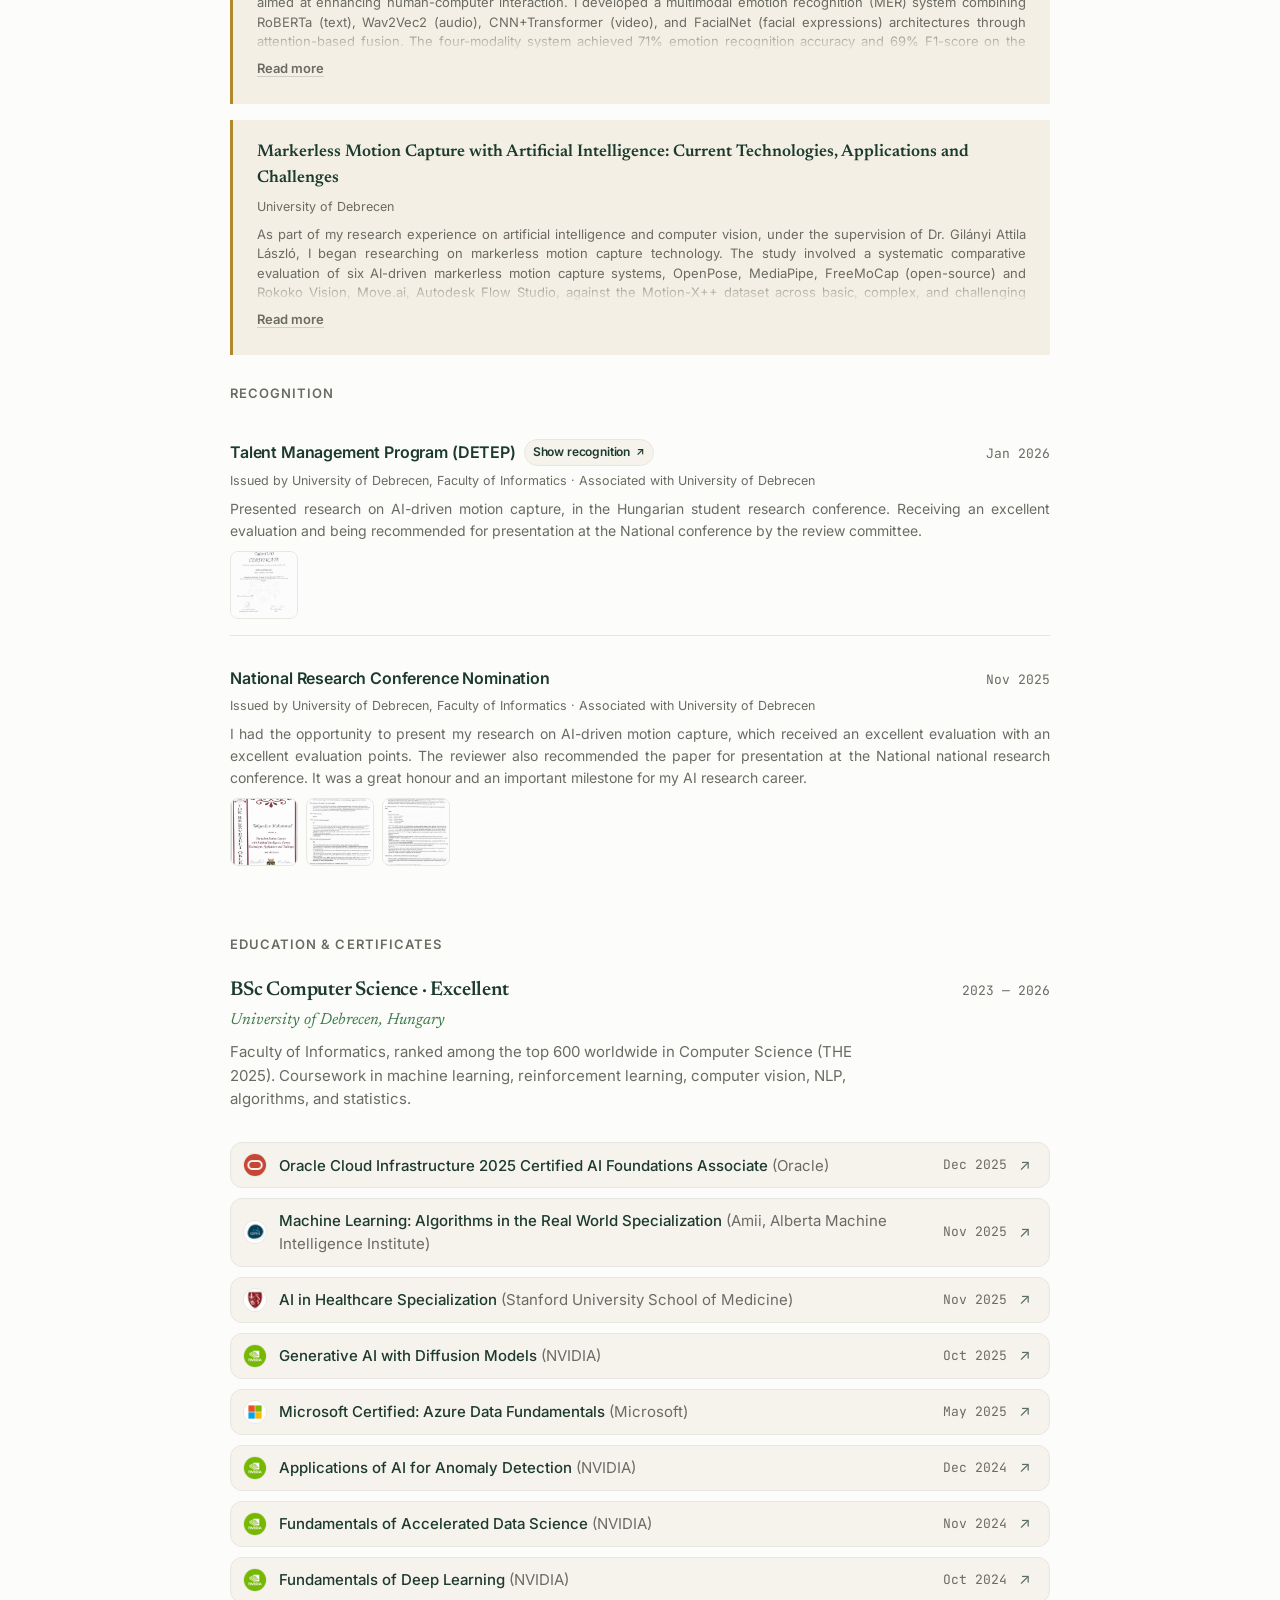
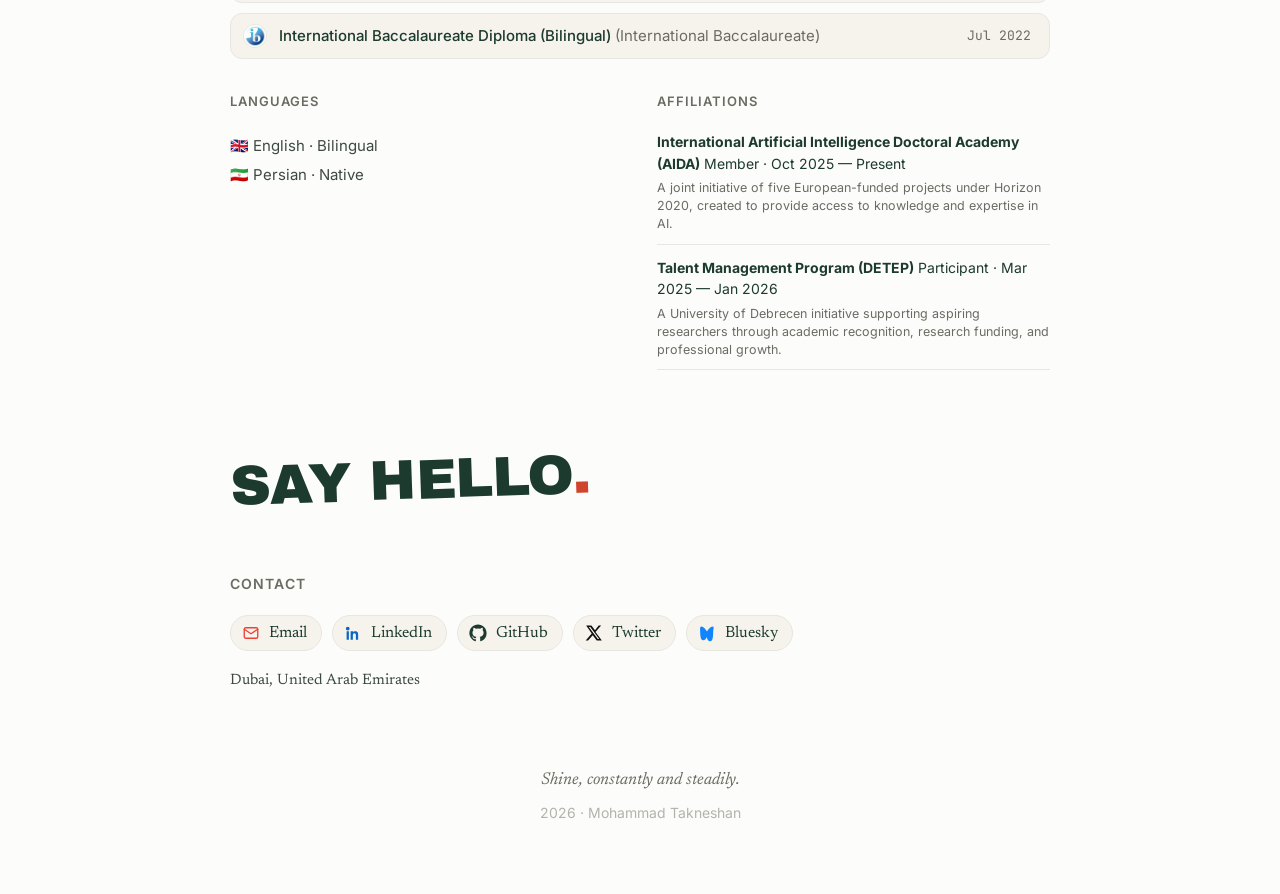
==== commit 9ef4d645: "Propagate earlier changes to the project cards and remaining sections The purpose-first rewrite and " ====
--- a/index.html
+++ b/index.html
@@ -88,7 +88,7 @@
       <div class="isl-player">
         <div class="art art-lg"></div>
         <div class="pl-meta">
-          <div class="pl-title">Morning Run — Deep Mix</div>
+          <div class="pl-title">Morning Run · Deep Mix</div>
           <div class="pl-artist">Electronic · what I'm running to</div>
           <div class="pl-scrub-row">
             <span class="t">0:00</span>
@@ -131,7 +131,7 @@
         <div class="eq"><span></span><span></span><span></span><span></span></div>
         <div class="screen-body">
           <div class="ph-art"><span class="runner">🏃‍♂️</span></div>
-          <div class="track-t">Morning Run — Deep Mix</div>
+          <div class="track-t">Morning Run · Deep Mix</div>
           <div class="track-a">Electronic · what I'm running to</div>
           <div class="scrub"><div class="fill"></div></div>
           <div class="times"><span>0:00</span><span>0:00</span></div>
@@ -189,35 +189,35 @@
       <div class="wrow">
         <img class="logo logo-img" src="assets/linkedin/osaka-group.png" alt="OSAKA GROUP UAE logo" />
         <div class="body">
-          <div class="top"><h3>OSAKA GROUP UAE <span>— Software Engineer</span></h3><span class="when">Feb 2026 — now</span></div>
+          <div class="top"><h3>OSAKA GROUP UAE <span>· Software Engineer</span></h3><span class="when">Feb 2026 — now</span></div>
           <p>I work alongside the e-commerce, sales, and warehouse teams at Osaka Group to find where the manual work is and build the software that removes it. Most of what I&rsquo;ve built here started as a conversation rather than a spec. I sit with the people doing the work, take their feedback through each iteration, and shape the tooling around how they already work rather than asking them to change around it.</p><p>I built &ldquo;Travel Avenue&rdquo; to give the business a sales channel it owned rather than rented. Selling through Amazon and Noon means the marketplace sets the terms and keeps the customer. Travel Avenue is our own storefront, a custom Shopify theme with a Cloudflare Workers backend, and the first time the company sold directly. I then extended it onto mobile with a native iOS and Android app in Expo, React Native, and TypeScript, because a responsive site reaches someone once while an installed app reaches repeat customers on the device they actually shop from, and lets the brand stand on its own rather than as one listing among competitors. Internally I replaced a per-seat SaaS CRM with a self-hosted deployment on our own AWS infrastructure, extended for B2B leads, warranty cases, and Shopify orders, and synced so Shopify stays the single source of truth.</p><p>Buying luggage involves questions a product grid can&rsquo;t answer. Will this meet cabin limits? What size for two weeks? How do the materials differ, and what does the warranty cover? So I built a bilingual shopping assistant that answers them from our live catalogue, serving the site and the app from one backend and failing over between model providers on its own, so an outage upstream stays invisible to the customer. Seasonal and sale content, meanwhile, kept slipping. Updating it by hand was slow, easy to forget, and always late. The AI automation I built now runs it: listing new products, rolling seasonal campaigns and sale pricing on schedule across both platforms, publishing articles, and reconciling inventory with every write gated behind approval.</p>
         </div>
       </div>
       <div class="wrow">
         <img class="logo logo-img" src="assets/linkedin/university-of-debrecen.png" alt="University of Debrecen logo" />
         <div class="body">
-          <div class="top"><h3>University of Debrecen <span>— AI Researcher</span></h3><span class="when">Oct 2024 — Jan 2026</span></div>
+          <div class="top"><h3>University of Debrecen <span>· AI Researcher</span></h3><span class="when">Oct 2024 — Jan 2026</span></div>
           <p>During my undergraduate studies, I worked as a part-time Artificial Intelligence researcher at the University of Debrecen under the supervision of Dr. Attila László Gilányi, specializing in computer vision research with a focus on AI-driven markerless motion capture technology. The research was accredited and funded by the Talent UD program, presented at the University of Debrecen student research conference, and received a nomination to Hungary&rsquo;s national research conference; the thesis paper is currently being prepared for publication in an academic journal. The implications of my research can improve the field of motion capture by reducing setup time by up to 80% and overall costs by 50% through optimized, camera-based AI workflows, lowering production time by 40% and post-processing requirements by 30% using improved data processing and motion reconstruction techniques, and advancing the accessibility and fidelity of motion capture for applications in animation, biomechanics, sports analytics, and virtual production.</p>
         </div>
       </div>
       <div class="wrow">
         <img class="logo logo-img" src="assets/linkedin/lime-light.png" alt="Lime Light Renhold AS logo" />
         <div class="body">
-          <div class="top"><h3>Lime Light Renhold AS <span>— Web Developer, intern</span></h3><span class="when">Jul — Aug 2025</span></div>
+          <div class="top"><h3>Lime Light Renhold AS <span>· Web Developer, intern</span></h3><span class="when">Jul — Aug 2025</span></div>
           <p>I did a remote web development internship at a service-based company in Oslo, Norway during my university break. I worked with other interns and experienced colleagues on planning, designing, and building web services for clients, using React.js, Tailwind CSS, and shadcn/ui. It was a great experience learning to collaborate in a real dev environment and build clean, responsive UIs.</p>
         </div>
       </div>
       <div class="wrow">
         <img class="logo logo-img" src="assets/linkedin/4ty-ai.png" alt="4TY.ai logo" />
         <div class="body">
-          <div class="top"><h3>4TY.ai <span>— Machine Learning Engineer</span></h3><span class="when">May — Jul 2025</span></div>
+          <div class="top"><h3>4TY.ai <span>· Machine Learning Engineer</span></h3><span class="when">May — Jul 2025</span></div>
           <p>I was referred to a Machine Learning Engineer role at 4ty-engine, a startup business where I collaborated with another engineer to develop an LLM-powered chatbot for a student engagement application. The chatbot was designed to help students find relevant resources, answer questions, and connect with peers more effectively. I focused on prompt engineering, retrieval-augmented generation, response quality, and inference optimization to help students find resources, answer questions, and connect with peers.</p>
         </div>
       </div>
       <div class="wrow">
         <img class="logo logo-img" src="assets/linkedin/ib.png" alt="International Baccalaureate logo" />
         <div class="body">
-          <div class="top"><h3>Freelance <span>— IB Internal Assessment Tutor</span></h3><span class="when">Sep 2022 — Jun 2023</span></div>
+          <div class="top"><h3>Freelance <span>· IB Internal Assessment Tutor</span></h3><span class="when">Sep 2022 — Jun 2023</span></div>
           <p>I helped prospective IB students in completing their Internal Assessment, a research project part of their Diploma Program. Reviewing and offering academic guidance on formatting and structuring their academic papers. My areas of expertise included helping the student in, English, Business Management, Mathematics, and Physics investigations and papers. I enjoyed guiding IB students, helping them improve their research and submit stronger papers.</p>
         </div>
       </div>
@@ -230,21 +230,21 @@
         <img class="logo logo-img" src="assets/linkedin/travel-avenue-thumb.jpg" alt="Travel Avenue thumbnail" />
         <div class="body">
           <div class="top"><h3><a class="plink" href="https://travelavenue.ae" target="_blank" rel="noopener">Travel Avenue<span class="arr">↗</span></a></h3><span class="when">live</span></div>
-          <p>I designed and built Travel Avenue as an e-commerce website for suitcases, bags, and travel accessories across the UAE. I developed its custom storefront focusing on a responsive web design (RWD) for a polished user experience (UX), that is also a visually engaging experience across product discovery, collections, cart interactions, campaign content, and mobile navigation. I used Replit Agent and Magic Patterns to prototype and test storefront UI concepts, product discovery flows, and layout ideas before refining them into the final customer-facing experience. Focusing on the user experience (UX) the integration with OpenAI's ChatKit for AI-assisted customer interactions made shopping more accessible and conversational by guiding customers through product discovery, purchase assistance, and customer self-service. Cloudflare Workers provided the secure server-side layer for API communication between the storefront and OpenAI services. Focusing on the server-side the website was engineered for agentic workflows and automations that connects with n8n, internal APIs, and AWS-hosted services, allowing for automated daily e-commerce operations such as inventory reconciliation, catalogue management, product listings, generative media, alt text, and SEO content. On the analytics side, integration with PostHog provided us with event tracking, behavioral analytics, heat-maps, session insights, and web-vitals monitoring, while video integration with Mux handles optimized video processing and playback.</p>
+          <p>I built Travel Avenue to give Osaka Group a direct sales channel it owned rather than rented. Selling through Amazon and Noon means the marketplace sets the terms and keeps the customer relationship; this is the company&rsquo;s own storefront for suitcases, bags, and travel accessories in the UAE, and the first time it sold directly. It&rsquo;s a custom Shopify theme with a Cloudflare Workers backend. I rebuilt the collection taxonomy, filtering, and localised URLs so customers can find what they want, and designed the campaign, sale, and cart experience around how people shop for luggage. The site runs in English and Arabic, with the translation files checked in CI so a missing string fails the build rather than reaching a customer. The Worker also serves the bilingual shopping assistant, moderated article comments, and audit events, while PostHog covers event tracking, behavioural analytics, session insights, and web vitals, so changes are judged on real customer behaviour rather than opinion.</p>
         </div>
       </div>
       <div class="wrow">
         <img class="logo logo-img" src="assets/linkedin/travel-avenue-thumb.jpg" alt="Travel Avenue thumbnail" />
         <div class="body">
           <div class="top"><h3>Travel Avenue Mobile App</h3><span class="when">live</span></div>
-          <p>I built the Travel Avenue mobile app as a fully native app for iOS and Android, sharing the same Shopify backend and Cloudflare Worker, but with its own native UI. I used Expo and React Native with TypeScript, and put a clean data layer over Shopify's Storefront and Customer Account APIs so the app pulls catalogue, cart, and customer data straight from Shopify and hands checkout back to Shopify's hosted flow. For sign-in I went with Shopify Customer Account OAuth and kept the session in the device's Keychain. From there I added the native pieces I wanted the app to have: App Intents and Siri Shortcuts, home-screen widgets, deep links, haptics, an optional Face ID / Touch ID lock, and an accessibility settings screen for text size, motion, and contrast , plus English/Arabic support.</p>
+          <p>A responsive site reaches someone once; an installed app reaches repeat customers on the device they actually shop from, and lets the brand stand on its own rather than as one listing among competitors. So I extended the direct channel onto mobile with a fully native app for iOS and Android. It shares the same Shopify backend and Cloudflare Worker as the website but has its own native UI, built in Expo and React Native with TypeScript over a typed data layer on Shopify&rsquo;s GraphQL Storefront and Customer Account APIs, so it pulls catalogue, cart, and customer data straight from Shopify and hands checkout back to Shopify&rsquo;s hosted flow. Sign-in uses Customer Account OAuth with PKCE and the session lives in the device Keychain. On top of that sit the things only a native app can do: App Intents and Siri Shortcuts, home-screen widgets, deep links, haptics, an optional Face ID lock, and an accessibility settings screen for text size, motion, and contrast, in English and Arabic.</p>
         </div>
       </div>
       <div class="wrow">
         <img class="logo logo-img" src="assets/linkedin/twenty-crm.png" alt="Twenty CRM logo" />
         <div class="body">
           <div class="top"><h3>Travel Avenue CRM</h3><span class="when">live</span></div>
-          <p>I deployed and customized a self-hosted CRM for Travel Avenue website on the open-source Twenty CRM, chosen so customer data stays on Osaka Group's own AWS infrastructure rather than a third-party SaaS platform, owned in-house, free of per-seat fees and vendor lock-in, and cheaper to run over the long term. I extended it with a custom object model, B2B leads (lead score, priority, status), warranty cases, Shopify orders, website events, opportunities, notes, tasks, and dashboards. So sales, support, and operations work from one shared source of customer context. Travel Avenue website backend and database is hosted on Shopify, therefore I built a Shopify sync service that writes through the Twenty API rather than the database directly, with dry-run, idempotency, and cursor safety, keeping Shopify as the commerce source of truth. I ran the full stack with Docker Compose on AWS and secured internal access through a deny-by-default WorkOS gateway with role-based access, MFA, audit logging, and secrets brokered through AWS Secrets Manager.</p>
+          <p>Customer data was heading into a per-seat SaaS CRM, which meant paying per head, accepting vendor lock-in, and keeping our customer records on someone else&rsquo;s platform. I deployed and customised the open-source Twenty CRM on the company&rsquo;s own AWS infrastructure instead, so it owns its customer data outright and pays no per-seat fee. I extended it with a custom object model so sales, support, and operations work from one shared view of the customer: B2B leads with score, priority, and status, warranty cases, Shopify orders, website events, opportunities, notes, tasks, and dashboards. Shopify stays the commerce source of truth, so the sync service writes through the Twenty API rather than the database, with dry-run, idempotency, and cursor safety. It runs on Docker Compose on AWS, with internal access behind a deny-by-default WorkOS gateway providing role-based access, MFA, and audit logging, and secrets brokered through AWS Secrets Manager.</p>
         </div>
       </div>
       <div class="wrow">
@@ -258,7 +258,7 @@
         <img class="logo logo-img" src="assets/linkedin/github.svg" alt="GitHub logo" />
         <div class="body">
           <div class="top"><h3><a class="plink" href="https://github.com/mohammadtakneshan/google-business-mcp" target="_blank" rel="noopener">Google Business MCP Server<span class="arr">↗</span></a></h3><span class="when">May — Jun 2026</span></div>
-          <p>I built a read-only Model Context Protocol (MCP) server in Python using FastMCP, giving AI agents secure access to Google Merchant Center, Google Search Console, and Google Drive data through OAuth 2.0 credentials. It enables agents such as Codex to investigate product listings, performance, indexing, SEO, and operational files without modifying production data.</p>
+          <p>Checking product listings, search performance, and indexing meant a person clicking through Merchant Center, Search Console, and Drive dashboards by hand. I built a read-only Model Context Protocol server in Python with FastMCP so AI agents can investigate all three directly, through OAuth 2.0 credentials, with no path to changing production data. Read-only is the point: the tools expose catalogue health, search performance, indexing, sitemaps, and file analysis, and nothing can write, so an agent can dig into an SEO or listing problem without any risk to the live catalogue.</p>
         </div>
       </div>
       <div class="wrow">
@@ -404,7 +404,7 @@
           </div>
         </div>
       </div>
-      <div class="caption">Study Hub · Events · About · Admin — one student platform</div>
+      <div class="caption">Study Hub · Events · About · Admin: one student platform</div>
     </div>
 
     <!-- Google Business MCP: dual floating agent panes · May–Jun 2026 -->
@@ -483,7 +483,7 @@
           <img class="screen-shot" loading="lazy" decoding="async" src="assets/screenshots/diabetes/diabetes-roc-curve.webp" alt="Diabetes Superstack ROC curve" />
         </figure>
       </div>
-      <div class="caption">Ensemble metrics — 80% acc · 0.89 AUC</div>
+      <div class="caption">Ensemble metrics · 80% acc · 0.89 AUC</div>
     </div>
 
     <!-- MultiSent: dual MacBook — input → result · Sep–Dec 2024 -->
@@ -612,29 +612,29 @@
       <h2 class="sec-h">Education &amp; Certificates</h2>
 
       <div class="edu">
-        <div class="top"><h3>BSc Computer Science — Excellent</h3><span class="when">2023 — 2026</span></div>
+        <div class="top"><h3>BSc Computer Science · Excellent</h3><span class="when">2023 — 2026</span></div>
         <div class="org">University of Debrecen, Hungary</div>
         <p>Faculty of Informatics, ranked among the top 600 worldwide in Computer Science (THE 2025). Coursework in machine learning, reinforcement learning, computer vision, NLP, algorithms, and statistics.</p>
       </div>
 
       <ul class="certlist">
-        <li class="cpill"><a class="cert-link" href="https://catalog-education.oracle.com/pls/certview/sharebadge?id=A550EE71234403718DCE668F07E966C9EB314AA3C126EA794CDABE3BF69589C1" target="_blank" rel="noopener" aria-label="Show credential for Oracle Cloud Infrastructure 2025 Certified AI Foundations Associate"><div class="cmain"><img class="dot-img" src="assets/linkedin/oracle.png" alt="Oracle logo"><span class="ct"><b>Oracle Cloud Infrastructure 2025 Certified AI Foundations Associate</b> — Oracle</span><span class="y">Dec 2025</span><span class="cert-arr" aria-hidden="true">↗</span></div>
+        <li class="cpill"><a class="cert-link" href="https://catalog-education.oracle.com/pls/certview/sharebadge?id=A550EE71234403718DCE668F07E966C9EB314AA3C126EA794CDABE3BF69589C1" target="_blank" rel="noopener" aria-label="Show credential for Oracle Cloud Infrastructure 2025 Certified AI Foundations Associate"><div class="cmain"><img class="dot-img" src="assets/linkedin/oracle.png" alt="Oracle logo"><span class="ct"><b>Oracle Cloud Infrastructure 2025 Certified AI Foundations Associate</b> (Oracle)</span><span class="y">Dec 2025</span><span class="cert-arr" aria-hidden="true">↗</span></div>
           <div class="cdrop">Core OCI concepts and AI/ML services on Oracle Cloud Infrastructure.</div></a></li>
-        <li class="cpill"><a class="cert-link" href="https://www.coursera.org/account/accomplishments/specialization/495WI28GAZXF" target="_blank" rel="noopener" aria-label="Show credential for Machine Learning: Algorithms in the Real World Specialization"><div class="cmain"><img class="dot-img" src="assets/linkedin/amii.png" alt="Amii logo"><span class="ct"><b>Machine Learning: Algorithms in the Real World Specialization</b> — Amii, Alberta Machine Intelligence Institute</span><span class="y">Nov 2025</span><span class="cert-arr" aria-hidden="true">↗</span></div>
+        <li class="cpill"><a class="cert-link" href="https://www.coursera.org/account/accomplishments/specialization/495WI28GAZXF" target="_blank" rel="noopener" aria-label="Show credential for Machine Learning: Algorithms in the Real World Specialization"><div class="cmain"><img class="dot-img" src="assets/linkedin/amii.png" alt="Amii logo"><span class="ct"><b>Machine Learning: Algorithms in the Real World Specialization</b> (Amii, Alberta Machine Intelligence Institute)</span><span class="y">Nov 2025</span><span class="cert-arr" aria-hidden="true">↗</span></div>
           <div class="cdrop">Applied ML algorithms in the real world: regression, classification, clustering, and recommender systems.</div></a></li>
-        <li class="cpill"><a class="cert-link" href="https://coursera.org/verify/specialization/0HBE9HIIWEF0" target="_blank" rel="noopener" aria-label="Show credential for AI in Healthcare Specialization"><div class="cmain"><img class="dot-img" src="assets/linkedin/stanford-medicine.png" alt="Stanford Medicine logo"><span class="ct"><b>AI in Healthcare Specialization</b> — Stanford University School of Medicine</span><span class="y">Nov 2025</span><span class="cert-arr" aria-hidden="true">↗</span></div>
+        <li class="cpill"><a class="cert-link" href="https://coursera.org/verify/specialization/0HBE9HIIWEF0" target="_blank" rel="noopener" aria-label="Show credential for AI in Healthcare Specialization"><div class="cmain"><img class="dot-img" src="assets/linkedin/stanford-medicine.png" alt="Stanford Medicine logo"><span class="ct"><b>AI in Healthcare Specialization</b> (Stanford University School of Medicine)</span><span class="y">Nov 2025</span><span class="cert-arr" aria-hidden="true">↗</span></div>
           <div class="cdrop">Current and future applications of AI in healthcare, focused on bringing the technology into clinical settings safely and ethically.</div></a></li>
-        <li class="cpill"><a class="cert-link" href="https://learn.nvidia.com/certificates?id=5XmobOTARfWzyB6aua1k5g" target="_blank" rel="noopener" aria-label="Show credential for Generative AI with Diffusion Models"><div class="cmain"><img class="dot-img" src="assets/linkedin/nvidia.png" alt="NVIDIA logo"><span class="ct"><b>Generative AI with Diffusion Models</b> — NVIDIA</span><span class="y">Oct 2025</span><span class="cert-arr" aria-hidden="true">↗</span></div>
+        <li class="cpill"><a class="cert-link" href="https://learn.nvidia.com/certificates?id=5XmobOTARfWzyB6aua1k5g" target="_blank" rel="noopener" aria-label="Show credential for Generative AI with Diffusion Models"><div class="cmain"><img class="dot-img" src="assets/linkedin/nvidia.png" alt="NVIDIA logo"><span class="ct"><b>Generative AI with Diffusion Models</b> (NVIDIA)</span><span class="y">Oct 2025</span><span class="cert-arr" aria-hidden="true">↗</span></div>
           <div class="cdrop">Building and training diffusion models for generative AI, from U-Nets to guided denoising.</div></a></li>
-        <li class="cpill"><a class="cert-link" href="https://www.credly.com/badges/b82ea46e-c184-4d4d-8ba5-064c95f75f37/linked_in_profile" target="_blank" rel="noopener" aria-label="Show credential for Microsoft Certified: Azure Data Fundamentals"><div class="cmain"><img class="dot-img" src="assets/linkedin/microsoft.png" alt="Microsoft logo"><span class="ct"><b>Microsoft Certified: Azure Data Fundamentals</b> — Microsoft</span><span class="y">May 2025</span><span class="cert-arr" aria-hidden="true">↗</span></div>
+        <li class="cpill"><a class="cert-link" href="https://www.credly.com/badges/b82ea46e-c184-4d4d-8ba5-064c95f75f37/linked_in_profile" target="_blank" rel="noopener" aria-label="Show credential for Microsoft Certified: Azure Data Fundamentals"><div class="cmain"><img class="dot-img" src="assets/linkedin/microsoft.png" alt="Microsoft logo"><span class="ct"><b>Microsoft Certified: Azure Data Fundamentals</b> (Microsoft)</span><span class="y">May 2025</span><span class="cert-arr" aria-hidden="true">↗</span></div>
           <div class="cdrop">Core data concepts and Azure data services: relational, non-relational, and analytics workloads.</div></a></li>
-        <li class="cpill"><a class="cert-link" href="https://learn.nvidia.com/certificates?id=V5iccwWSQaK69UJF_YhkKA" target="_blank" rel="noopener" aria-label="Show credential for Applications of AI for Anomaly Detection"><div class="cmain"><img class="dot-img" src="assets/linkedin/nvidia.png" alt="NVIDIA logo"><span class="ct"><b>Applications of AI for Anomaly Detection</b> — NVIDIA</span><span class="y">Dec 2024</span><span class="cert-arr" aria-hidden="true">↗</span></div>
+        <li class="cpill"><a class="cert-link" href="https://learn.nvidia.com/certificates?id=V5iccwWSQaK69UJF_YhkKA" target="_blank" rel="noopener" aria-label="Show credential for Applications of AI for Anomaly Detection"><div class="cmain"><img class="dot-img" src="assets/linkedin/nvidia.png" alt="NVIDIA logo"><span class="ct"><b>Applications of AI for Anomaly Detection</b> (NVIDIA)</span><span class="y">Dec 2024</span><span class="cert-arr" aria-hidden="true">↗</span></div>
           <div class="cdrop">GPU-accelerated anomaly detection with autoencoders, GANs, and XGBoost on network data.</div></a></li>
-        <li class="cpill"><a class="cert-link" href="https://learn.nvidia.com/certificates?id=-GRen-T3QaeyXxGeY7RqPQ" target="_blank" rel="noopener" aria-label="Show credential for Fundamentals of Accelerated Data Science"><div class="cmain"><img class="dot-img" src="assets/linkedin/nvidia.png" alt="NVIDIA logo"><span class="ct"><b>Fundamentals of Accelerated Data Science</b> — NVIDIA</span><span class="y">Nov 2024</span><span class="cert-arr" aria-hidden="true">↗</span></div>
+        <li class="cpill"><a class="cert-link" href="https://learn.nvidia.com/certificates?id=-GRen-T3QaeyXxGeY7RqPQ" target="_blank" rel="noopener" aria-label="Show credential for Fundamentals of Accelerated Data Science"><div class="cmain"><img class="dot-img" src="assets/linkedin/nvidia.png" alt="NVIDIA logo"><span class="ct"><b>Fundamentals of Accelerated Data Science</b> (NVIDIA)</span><span class="y">Nov 2024</span><span class="cert-arr" aria-hidden="true">↗</span></div>
           <div class="cdrop">RAPIDS, cuDF, and cuML for end-to-end GPU-accelerated data science workflows.</div></a></li>
-        <li class="cpill"><a class="cert-link" href="https://learn.nvidia.com/certificates?id=IOWbbmvCT0m-Fh_HNEJYBg#/courses/course?course_id=course-v1:DLI+C-FX-01+V3" target="_blank" rel="noopener" aria-label="Show credential for Fundamentals of Deep Learning"><div class="cmain"><img class="dot-img" src="assets/linkedin/nvidia.png" alt="NVIDIA logo"><span class="ct"><b>Fundamentals of Deep Learning</b> — NVIDIA</span><span class="y">Oct 2024</span><span class="cert-arr" aria-hidden="true">↗</span></div>
+        <li class="cpill"><a class="cert-link" href="https://learn.nvidia.com/certificates?id=IOWbbmvCT0m-Fh_HNEJYBg#/courses/course?course_id=course-v1:DLI+C-FX-01+V3" target="_blank" rel="noopener" aria-label="Show credential for Fundamentals of Deep Learning"><div class="cmain"><img class="dot-img" src="assets/linkedin/nvidia.png" alt="NVIDIA logo"><span class="ct"><b>Fundamentals of Deep Learning</b> (NVIDIA)</span><span class="y">Oct 2024</span><span class="cert-arr" aria-hidden="true">↗</span></div>
           <div class="cdrop">Hands-on deep learning: CNNs, data augmentation, transfer learning, and deployment.</div></a></li>
-        <li class="cpill"><div class="cmain"><img class="dot-img" src="assets/linkedin/ib.png" alt="International Baccalaureate logo"><span class="ct"><b>International Baccalaureate Diploma (Bilingual)</b> — International Baccalaureate</span><span class="y">Jul 2022</span></div>
+        <li class="cpill"><div class="cmain"><img class="dot-img" src="assets/linkedin/ib.png" alt="International Baccalaureate logo"><span class="ct"><b>International Baccalaureate Diploma (Bilingual)</b> (International Baccalaureate)</span><span class="y">Jul 2022</span></div>
           <div class="cdrop">Credential ID D 051773 0012 jzm921.</div></li>
       </ul>
 
@@ -643,9 +643,8 @@
         <div>
           <h2 class="sec-h sub-h">Languages</h2>
           <ul class="linelist">
-            <li>🇬🇧 English — Bilingual</li>
-            <li>🇮🇷 Persian — Native</li>
-            <li>🇩🇪 German — Elementary</li>
+            <li>🇬🇧 English · Bilingual</li>
+            <li>🇮🇷 Persian · Native</li>
           </ul>
         </div>
         <div>
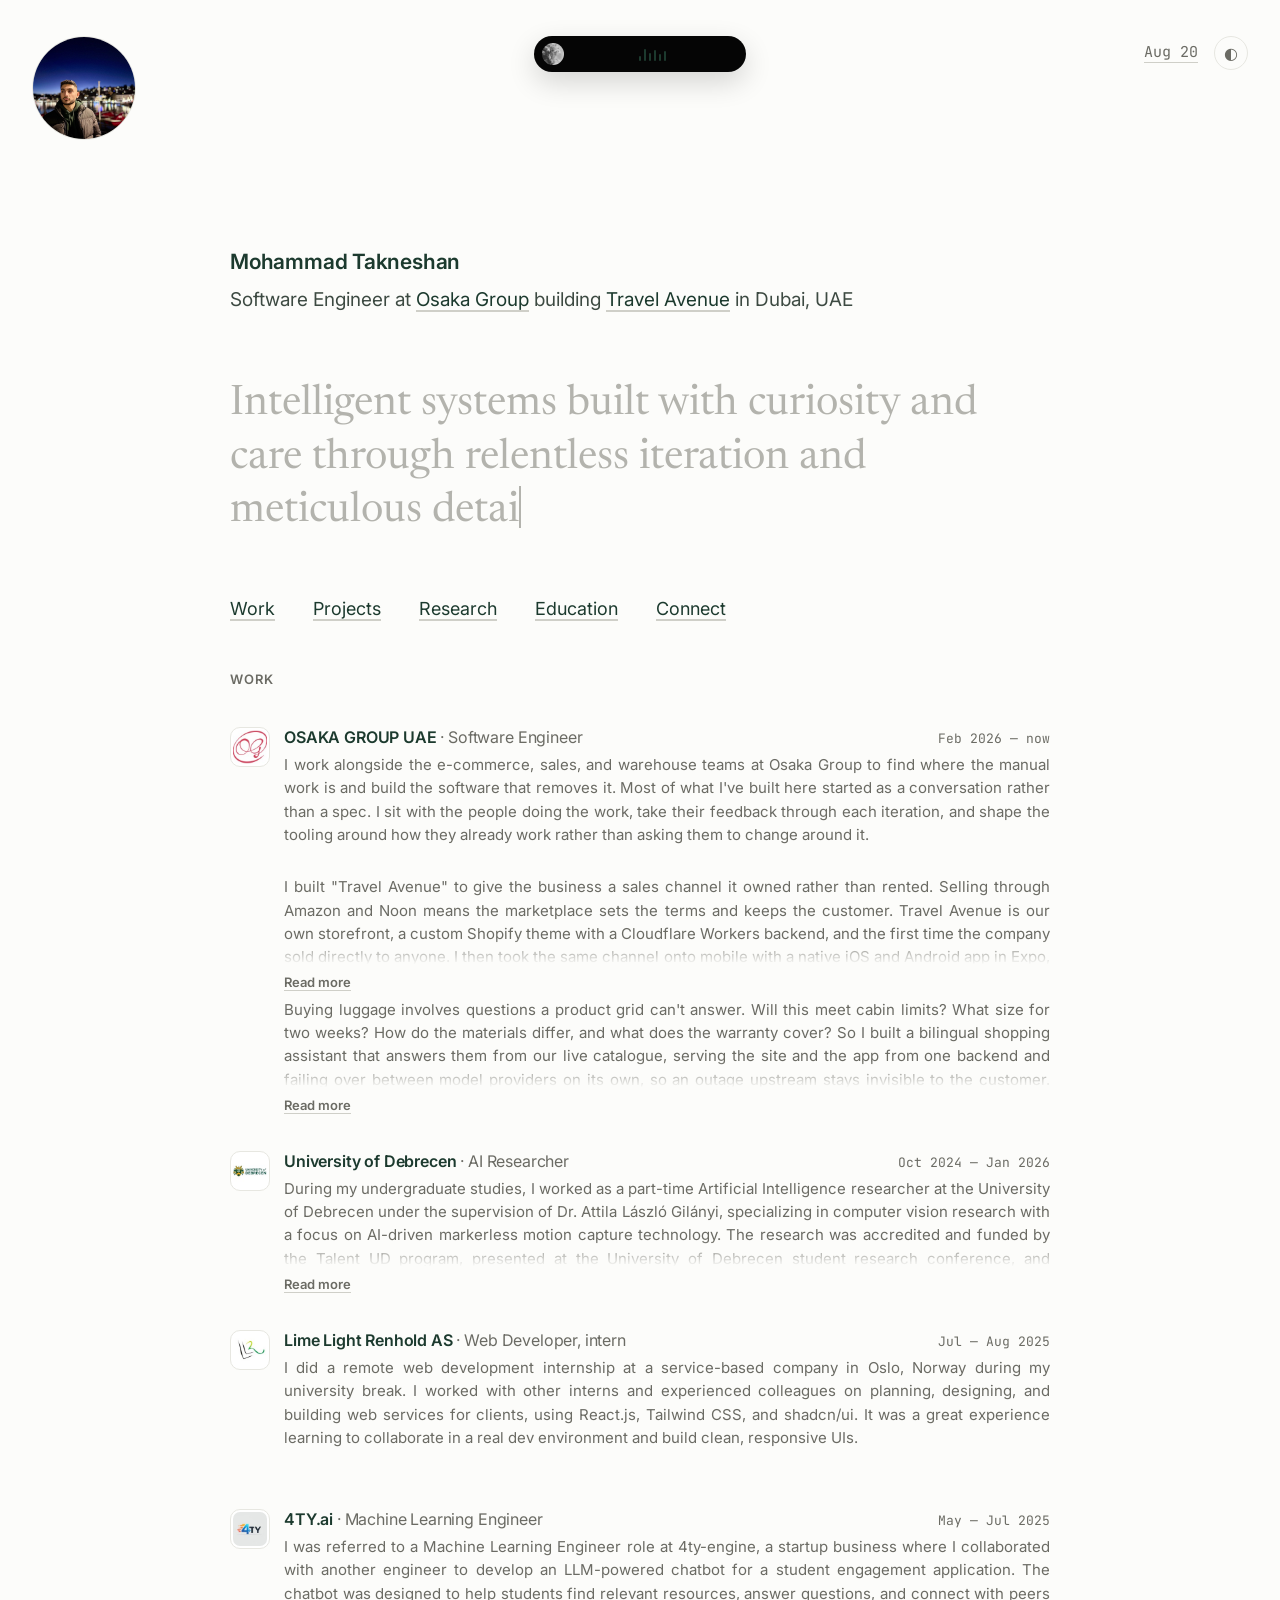
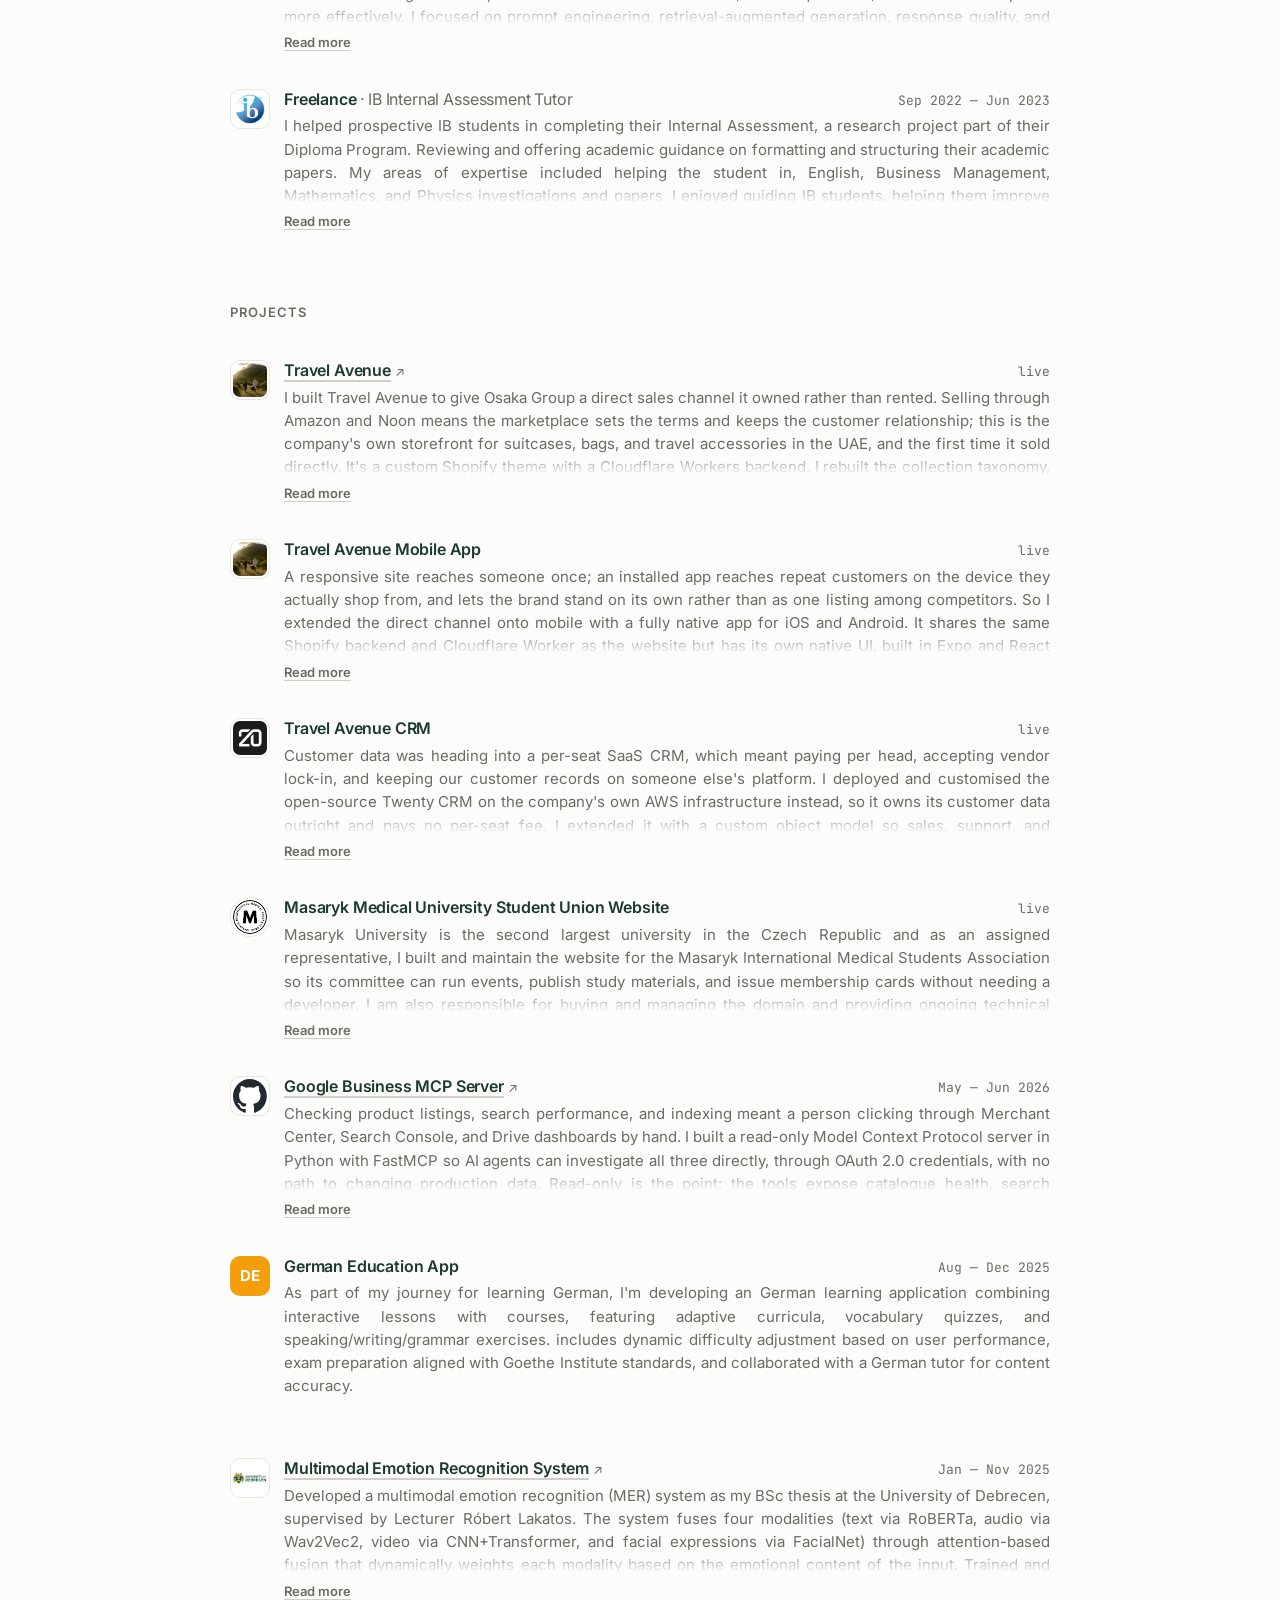
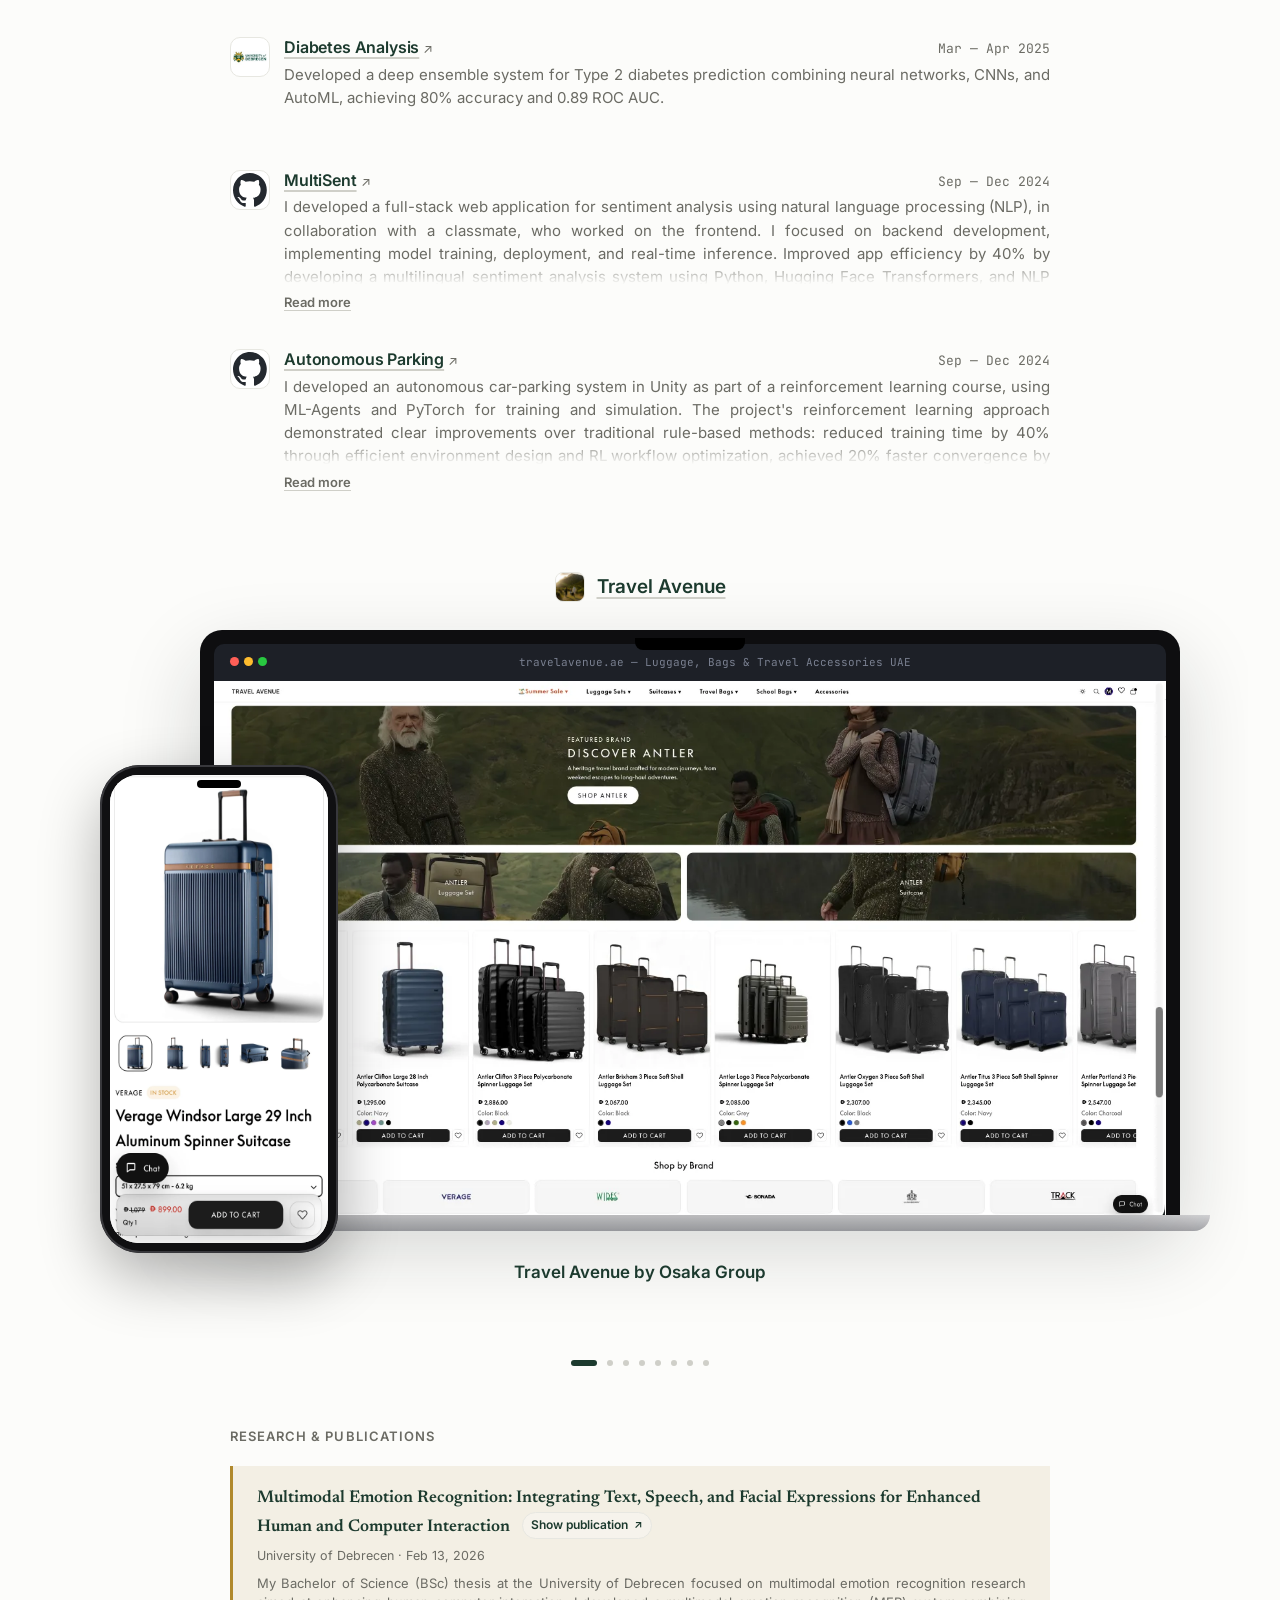
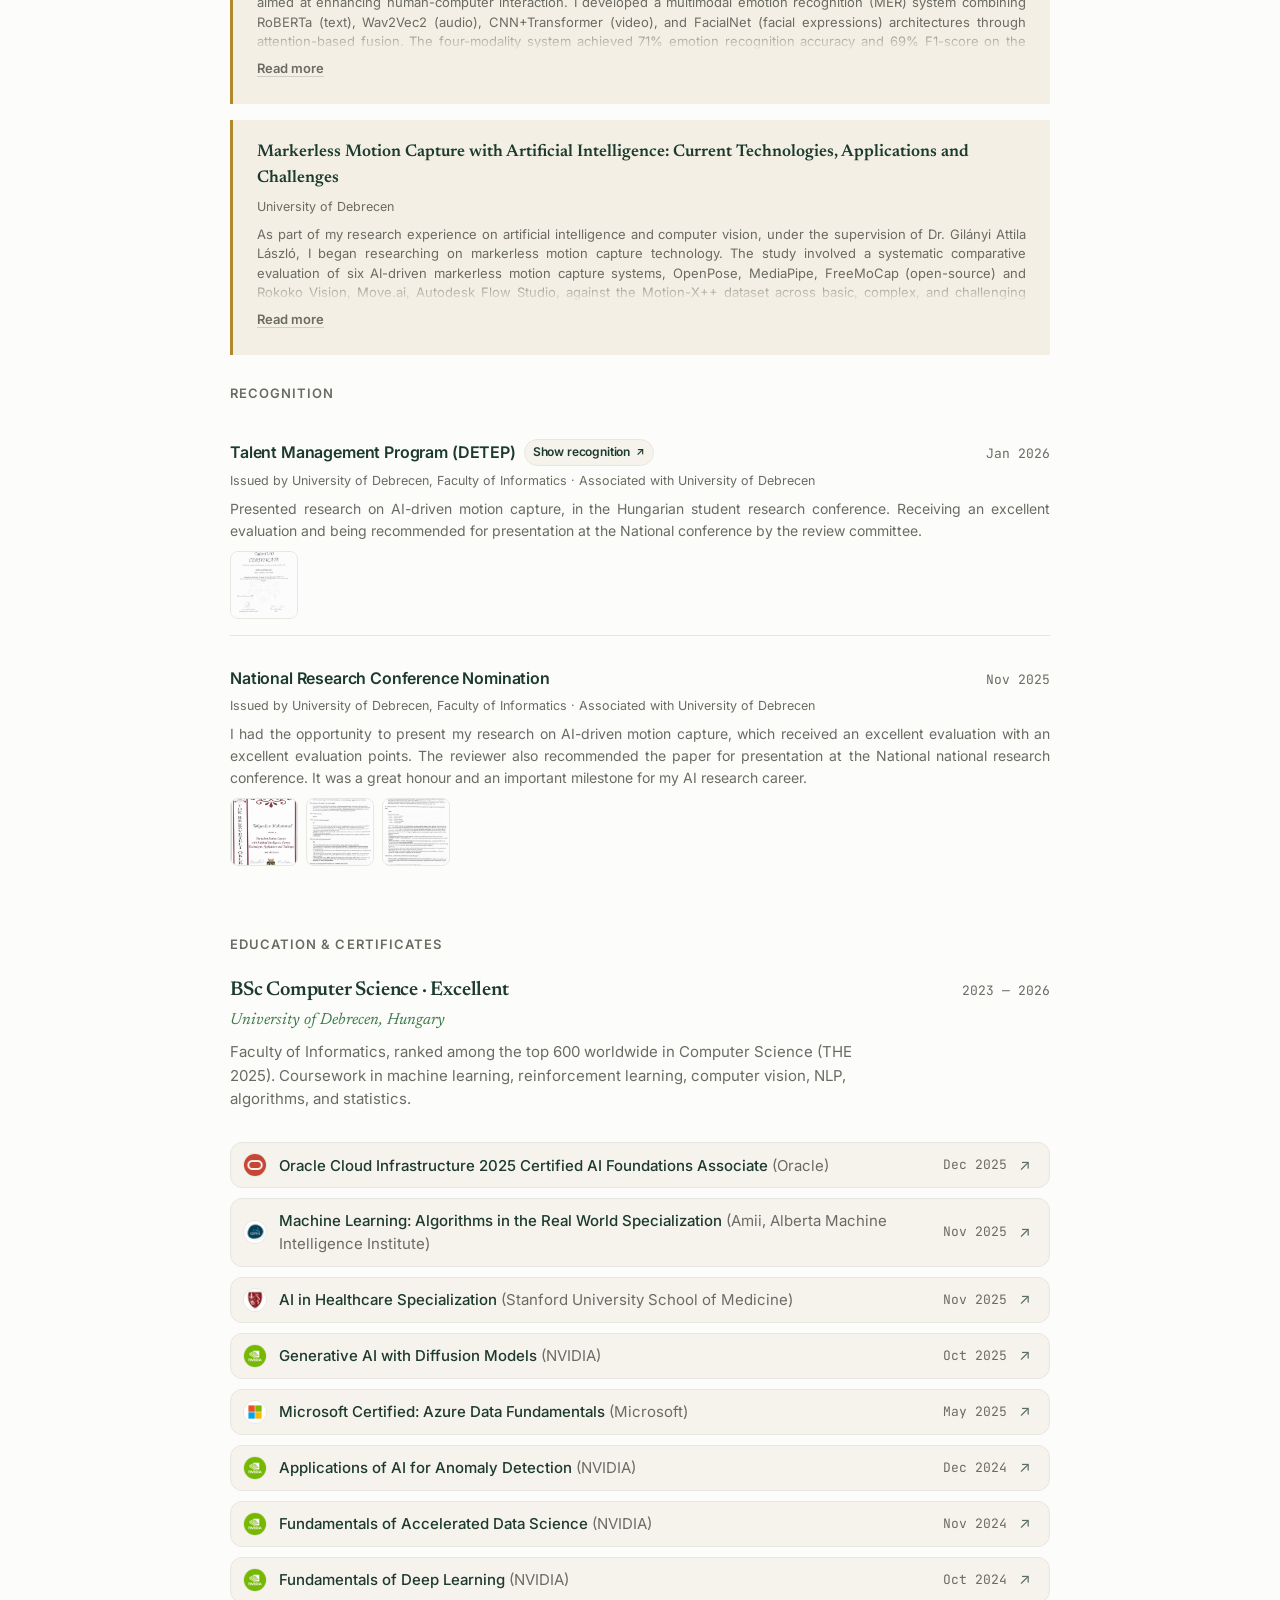
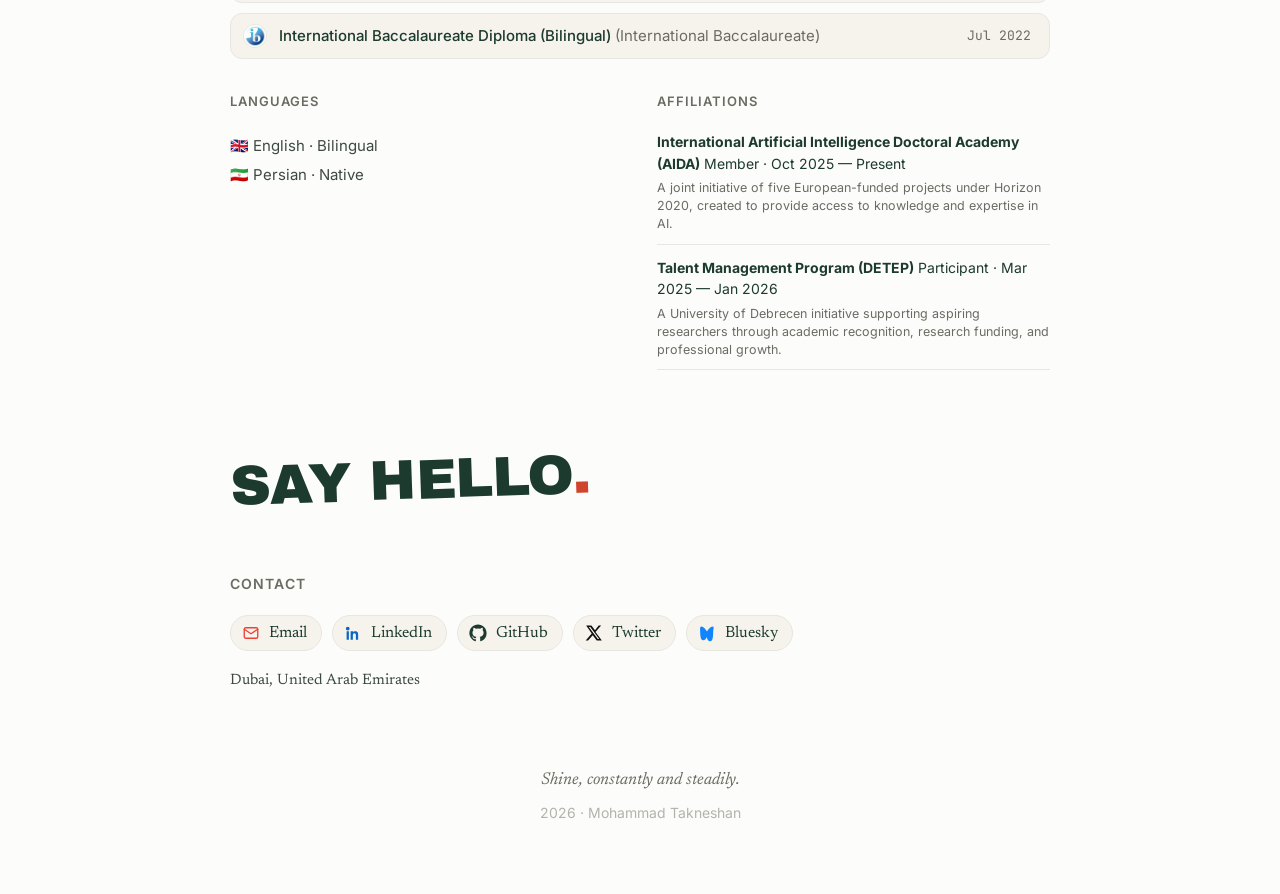
==== commit 476d8d32: "Unslop pass: straight quotes, active voice, shorter sentences Curly quotes to straight throughout. S" ====
--- a/index.html
+++ b/index.html
@@ -190,14 +190,14 @@
         <img class="logo logo-img" src="assets/linkedin/osaka-group.png" alt="OSAKA GROUP UAE logo" />
         <div class="body">
           <div class="top"><h3>OSAKA GROUP UAE <span>· Software Engineer</span></h3><span class="when">Feb 2026 — now</span></div>
-          <p>I work alongside the e-commerce, sales, and warehouse teams at Osaka Group to find where the manual work is and build the software that removes it. Most of what I&rsquo;ve built here started as a conversation rather than a spec. I sit with the people doing the work, take their feedback through each iteration, and shape the tooling around how they already work rather than asking them to change around it.</p><p>I built &ldquo;Travel Avenue&rdquo; to give the business a sales channel it owned rather than rented. Selling through Amazon and Noon means the marketplace sets the terms and keeps the customer. Travel Avenue is our own storefront, a custom Shopify theme with a Cloudflare Workers backend, and the first time the company sold directly. I then extended it onto mobile with a native iOS and Android app in Expo, React Native, and TypeScript, because a responsive site reaches someone once while an installed app reaches repeat customers on the device they actually shop from, and lets the brand stand on its own rather than as one listing among competitors. Internally I replaced a per-seat SaaS CRM with a self-hosted deployment on our own AWS infrastructure, extended for B2B leads, warranty cases, and Shopify orders, and synced so Shopify stays the single source of truth.</p><p>Buying luggage involves questions a product grid can&rsquo;t answer. Will this meet cabin limits? What size for two weeks? How do the materials differ, and what does the warranty cover? So I built a bilingual shopping assistant that answers them from our live catalogue, serving the site and the app from one backend and failing over between model providers on its own, so an outage upstream stays invisible to the customer. Seasonal and sale content, meanwhile, kept slipping. Updating it by hand was slow, easy to forget, and always late. The AI automation I built now runs it: listing new products, rolling seasonal campaigns and sale pricing on schedule across both platforms, publishing articles, and reconciling inventory with every write gated behind approval.</p>
+          <p>I work alongside the e-commerce, sales, and warehouse teams at Osaka Group to find where the manual work is and build the software that removes it. Most of what I've built here started as a conversation rather than a spec. I sit with the people doing the work, take their feedback through each iteration, and shape the tooling around how they already work rather than asking them to change around it.</p><p>I built "Travel Avenue" to give the business a sales channel it owned rather than rented. Selling through Amazon and Noon means the marketplace sets the terms and keeps the customer. Travel Avenue is our own storefront, a custom Shopify theme with a Cloudflare Workers backend, and the first time the company sold directly to anyone. I then took the same channel onto mobile with a native iOS and Android app in Expo, React Native, and TypeScript. A responsive site reaches someone once. An installed app reaches them again, on the device they actually shop from, and it lets the brand stand on its own instead of sitting in a list beside its competitors. Internally I replaced a per-seat SaaS CRM with a self-hosted deployment on our own AWS infrastructure, extended for B2B leads, warranty cases, and Shopify orders, and synced so Shopify stays the single source of truth.</p><p>Buying luggage involves questions a product grid can't answer. Will this meet cabin limits? What size for two weeks? How do the materials differ, and what does the warranty cover? So I built a bilingual shopping assistant that answers them from our live catalogue, serving the site and the app from one backend and failing over between model providers on its own, so an outage upstream stays invisible to the customer. Seasonal and sale content, meanwhile, kept slipping. Updating it by hand was slow, easy to forget, and always late. The AI automation I built now runs it: listing new products, rolling seasonal campaigns and sale pricing on schedule across both platforms, publishing articles, and reconciling inventory with every write gated behind approval.</p>
         </div>
       </div>
       <div class="wrow">
         <img class="logo logo-img" src="assets/linkedin/university-of-debrecen.png" alt="University of Debrecen logo" />
         <div class="body">
           <div class="top"><h3>University of Debrecen <span>· AI Researcher</span></h3><span class="when">Oct 2024 — Jan 2026</span></div>
-          <p>During my undergraduate studies, I worked as a part-time Artificial Intelligence researcher at the University of Debrecen under the supervision of Dr. Attila László Gilányi, specializing in computer vision research with a focus on AI-driven markerless motion capture technology. The research was accredited and funded by the Talent UD program, presented at the University of Debrecen student research conference, and received a nomination to Hungary&rsquo;s national research conference; the thesis paper is currently being prepared for publication in an academic journal. The implications of my research can improve the field of motion capture by reducing setup time by up to 80% and overall costs by 50% through optimized, camera-based AI workflows, lowering production time by 40% and post-processing requirements by 30% using improved data processing and motion reconstruction techniques, and advancing the accessibility and fidelity of motion capture for applications in animation, biomechanics, sports analytics, and virtual production.</p>
+          <p>During my undergraduate studies, I worked as a part-time Artificial Intelligence researcher at the University of Debrecen under the supervision of Dr. Attila László Gilányi, specializing in computer vision research with a focus on AI-driven markerless motion capture technology. The research was accredited and funded by the Talent UD program, presented at the University of Debrecen student research conference, and received a nomination to Hungary's national research conference; the thesis paper is currently being prepared for publication in an academic journal. The implications of my research can improve the field of motion capture by reducing setup time by up to 80% and overall costs by 50% through optimized, camera-based AI workflows, lowering production time by 40% and post-processing requirements by 30% using improved data processing and motion reconstruction techniques, and advancing the accessibility and fidelity of motion capture for applications in animation, biomechanics, sports analytics, and virtual production.</p>
         </div>
       </div>
       <div class="wrow">
@@ -230,21 +230,21 @@
         <img class="logo logo-img" src="assets/linkedin/travel-avenue-thumb.jpg" alt="Travel Avenue thumbnail" />
         <div class="body">
           <div class="top"><h3><a class="plink" href="https://travelavenue.ae" target="_blank" rel="noopener">Travel Avenue<span class="arr">↗</span></a></h3><span class="when">live</span></div>
-          <p>I built Travel Avenue to give Osaka Group a direct sales channel it owned rather than rented. Selling through Amazon and Noon means the marketplace sets the terms and keeps the customer relationship; this is the company&rsquo;s own storefront for suitcases, bags, and travel accessories in the UAE, and the first time it sold directly. It&rsquo;s a custom Shopify theme with a Cloudflare Workers backend. I rebuilt the collection taxonomy, filtering, and localised URLs so customers can find what they want, and designed the campaign, sale, and cart experience around how people shop for luggage. The site runs in English and Arabic, with the translation files checked in CI so a missing string fails the build rather than reaching a customer. The Worker also serves the bilingual shopping assistant, moderated article comments, and audit events, while PostHog covers event tracking, behavioural analytics, session insights, and web vitals, so changes are judged on real customer behaviour rather than opinion.</p>
+          <p>I built Travel Avenue to give Osaka Group a direct sales channel it owned rather than rented. Selling through Amazon and Noon means the marketplace sets the terms and keeps the customer relationship; this is the company's own storefront for suitcases, bags, and travel accessories in the UAE, and the first time it sold directly. It's a custom Shopify theme with a Cloudflare Workers backend. I rebuilt the collection taxonomy, filtering, and localised URLs so customers can find what they want, and designed the campaign, sale, and cart experience around how people shop for luggage. The site runs in English and Arabic, with the translation files checked in CI so a missing string fails the build rather than reaching a customer. The Worker also serves the bilingual shopping assistant, moderated article comments, and audit events, while PostHog covers event tracking, behavioural analytics, session insights, and web vitals, so changes are judged on real customer behaviour rather than opinion.</p>
         </div>
       </div>
       <div class="wrow">
         <img class="logo logo-img" src="assets/linkedin/travel-avenue-thumb.jpg" alt="Travel Avenue thumbnail" />
         <div class="body">
           <div class="top"><h3>Travel Avenue Mobile App</h3><span class="when">live</span></div>
-          <p>A responsive site reaches someone once; an installed app reaches repeat customers on the device they actually shop from, and lets the brand stand on its own rather than as one listing among competitors. So I extended the direct channel onto mobile with a fully native app for iOS and Android. It shares the same Shopify backend and Cloudflare Worker as the website but has its own native UI, built in Expo and React Native with TypeScript over a typed data layer on Shopify&rsquo;s GraphQL Storefront and Customer Account APIs, so it pulls catalogue, cart, and customer data straight from Shopify and hands checkout back to Shopify&rsquo;s hosted flow. Sign-in uses Customer Account OAuth with PKCE and the session lives in the device Keychain. On top of that sit the things only a native app can do: App Intents and Siri Shortcuts, home-screen widgets, deep links, haptics, an optional Face ID lock, and an accessibility settings screen for text size, motion, and contrast, in English and Arabic.</p>
+          <p>A responsive site reaches someone once; an installed app reaches repeat customers on the device they actually shop from, and lets the brand stand on its own rather than as one listing among competitors. So I extended the direct channel onto mobile with a fully native app for iOS and Android. It shares the same Shopify backend and Cloudflare Worker as the website but has its own native UI, built in Expo and React Native with TypeScript over a typed data layer on Shopify's GraphQL Storefront and Customer Account APIs, so it pulls catalogue, cart, and customer data straight from Shopify and hands checkout back to Shopify's hosted flow. Sign-in uses Customer Account OAuth with PKCE and the session lives in the device Keychain. On top of that sit the things only a native app can do: App Intents and Siri Shortcuts, home-screen widgets, deep links, haptics, an optional Face ID lock, and an accessibility settings screen for text size, motion, and contrast, in English and Arabic.</p>
         </div>
       </div>
       <div class="wrow">
         <img class="logo logo-img" src="assets/linkedin/twenty-crm.png" alt="Twenty CRM logo" />
         <div class="body">
           <div class="top"><h3>Travel Avenue CRM</h3><span class="when">live</span></div>
-          <p>Customer data was heading into a per-seat SaaS CRM, which meant paying per head, accepting vendor lock-in, and keeping our customer records on someone else&rsquo;s platform. I deployed and customised the open-source Twenty CRM on the company&rsquo;s own AWS infrastructure instead, so it owns its customer data outright and pays no per-seat fee. I extended it with a custom object model so sales, support, and operations work from one shared view of the customer: B2B leads with score, priority, and status, warranty cases, Shopify orders, website events, opportunities, notes, tasks, and dashboards. Shopify stays the commerce source of truth, so the sync service writes through the Twenty API rather than the database, with dry-run, idempotency, and cursor safety. It runs on Docker Compose on AWS, with internal access behind a deny-by-default WorkOS gateway providing role-based access, MFA, and audit logging, and secrets brokered through AWS Secrets Manager.</p>
+          <p>Customer data was heading into a per-seat SaaS CRM, which meant paying per head, accepting vendor lock-in, and keeping our customer records on someone else's platform. I deployed and customised the open-source Twenty CRM on the company's own AWS infrastructure instead, so it owns its customer data outright and pays no per-seat fee. I extended it with a custom object model so sales, support, and operations work from one shared view of the customer: B2B leads with score, priority, and status, warranty cases, Shopify orders, website events, opportunities, notes, tasks, and dashboards. Shopify stays the commerce source of truth, so the sync service writes through the Twenty API rather than the database, with dry-run, idempotency, and cursor safety. It runs on Docker Compose on AWS, with internal access behind a deny-by-default WorkOS gateway providing role-based access, MFA, and audit logging, and secrets brokered through AWS Secrets Manager.</p>
         </div>
       </div>
       <div class="wrow">
@@ -301,8 +301,8 @@
 
   <!-- ── Project gallery: click to open, then arrow/swipe inside fullscreen ── -->
   <div class="gallery" id="gallery">
-   <div class="gallery-stage" id="galleryStage" role="button" tabindex="0" aria-label="Open project showcase">
-    <button class="gallery-back" type="button" id="galleryBack" aria-label="Close project showcase">← Back</button>
+   <div class="gallery-stage" id="galleryStage" role="button" tabindex="0" aria-label="Open project gallery">
+    <button class="gallery-back" type="button" id="galleryBack" aria-label="Close project gallery">← Back</button>
     <button class="gallery-nav gallery-prev" type="button" id="galleryPrev" aria-label="Previous project">‹</button>
     <button class="gallery-nav gallery-next" type="button" id="galleryNext" aria-label="Next project">›</button>
 
@@ -569,7 +569,7 @@
       <div class="pub">
         <div class="cite"><b>Markerless Motion Capture with Artificial Intelligence: Current Technologies, Applications and Challenges</b></div>
         <div class="meta-line">University of Debrecen</div>
-        <div class="note">As part of my research experience on artificial intelligence and computer vision, under the supervision of Dr. Gilányi Attila László, I began researching on markerless motion capture technology. The study involved a systematic comparative evaluation of six AI-driven markerless motion capture systems, OpenPose, MediaPipe, FreeMoCap (open-source) and Rokoko Vision, Move.ai, Autodesk Flow Studio, against the Motion-X++ dataset across basic, complex, and challenging movement categories. The core findings of this study produced a guidance framework for researchers and practitioners on technology selection and appropriate application domains. My research, presented at the Hungarian student research conference (November 2025), earned an excellent evaluation and a nomination to Hungary&rsquo;s national research conference, and is currently being prepared for academic journal submission.</div>
+        <div class="note">As part of my research experience on artificial intelligence and computer vision, under the supervision of Dr. Gilányi Attila László, I began researching on markerless motion capture technology. The study involved a systematic comparative evaluation of six AI-driven markerless motion capture systems, OpenPose, MediaPipe, FreeMoCap (open-source) and Rokoko Vision, Move.ai, Autodesk Flow Studio, against the Motion-X++ dataset across basic, complex, and challenging movement categories. The core findings of this study produced a guidance framework for researchers and practitioners on technology selection and appropriate application domains. My research, presented at the Hungarian student research conference (November 2025), earned an excellent evaluation and a nomination to Hungary's national research conference, and is currently being prepared for academic journal submission.</div>
       </div>
 
       <h2 class="sec-h sub-h">Recognition</h2>
@@ -663,7 +663,7 @@
       </div>
     </section>
 
-    <!-- Blogs live at /blog/ (broadsheet “The Takneshan Report”) — not inline on the homepage -->
+    <!-- Blogs live at /blog/ (broadsheet "The Takneshan Report") — not inline on the homepage -->
 
     <!-- ── Say hello + Contact ── -->
     <section class="hello" id="connect">
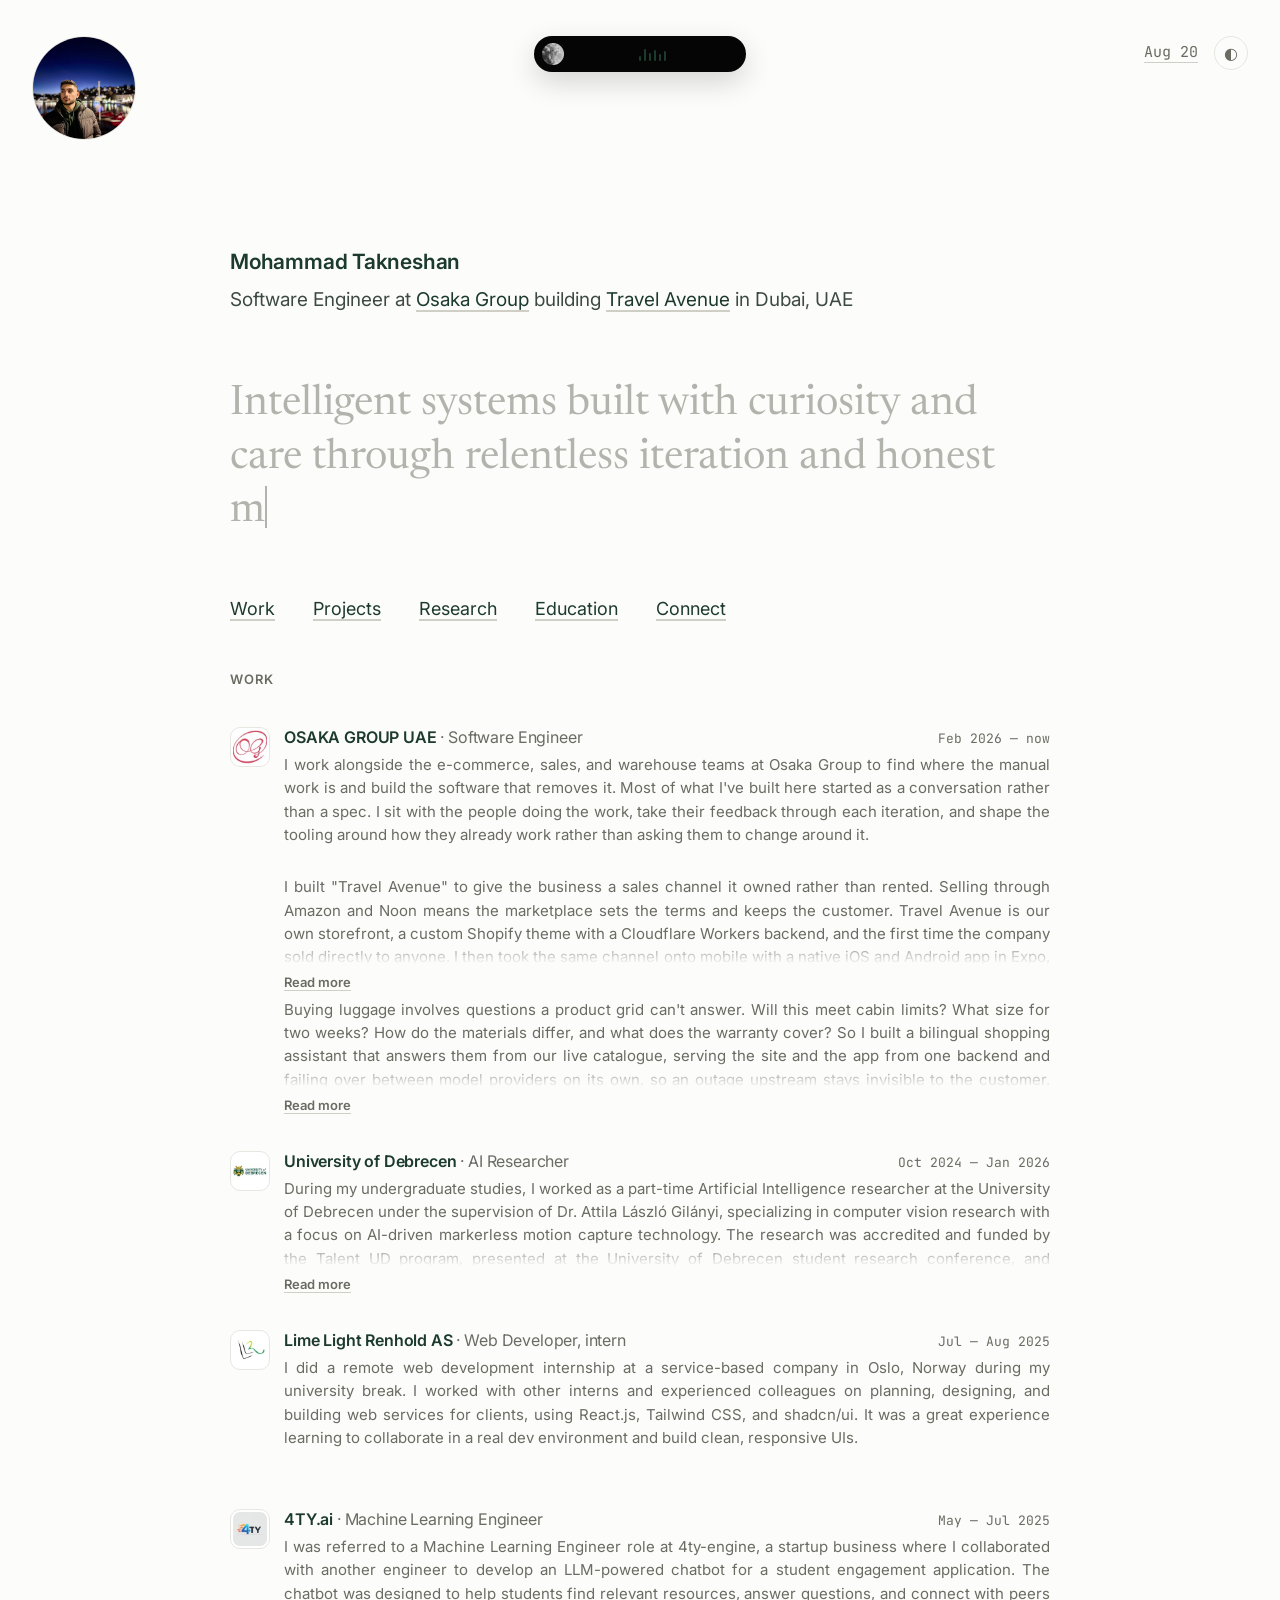
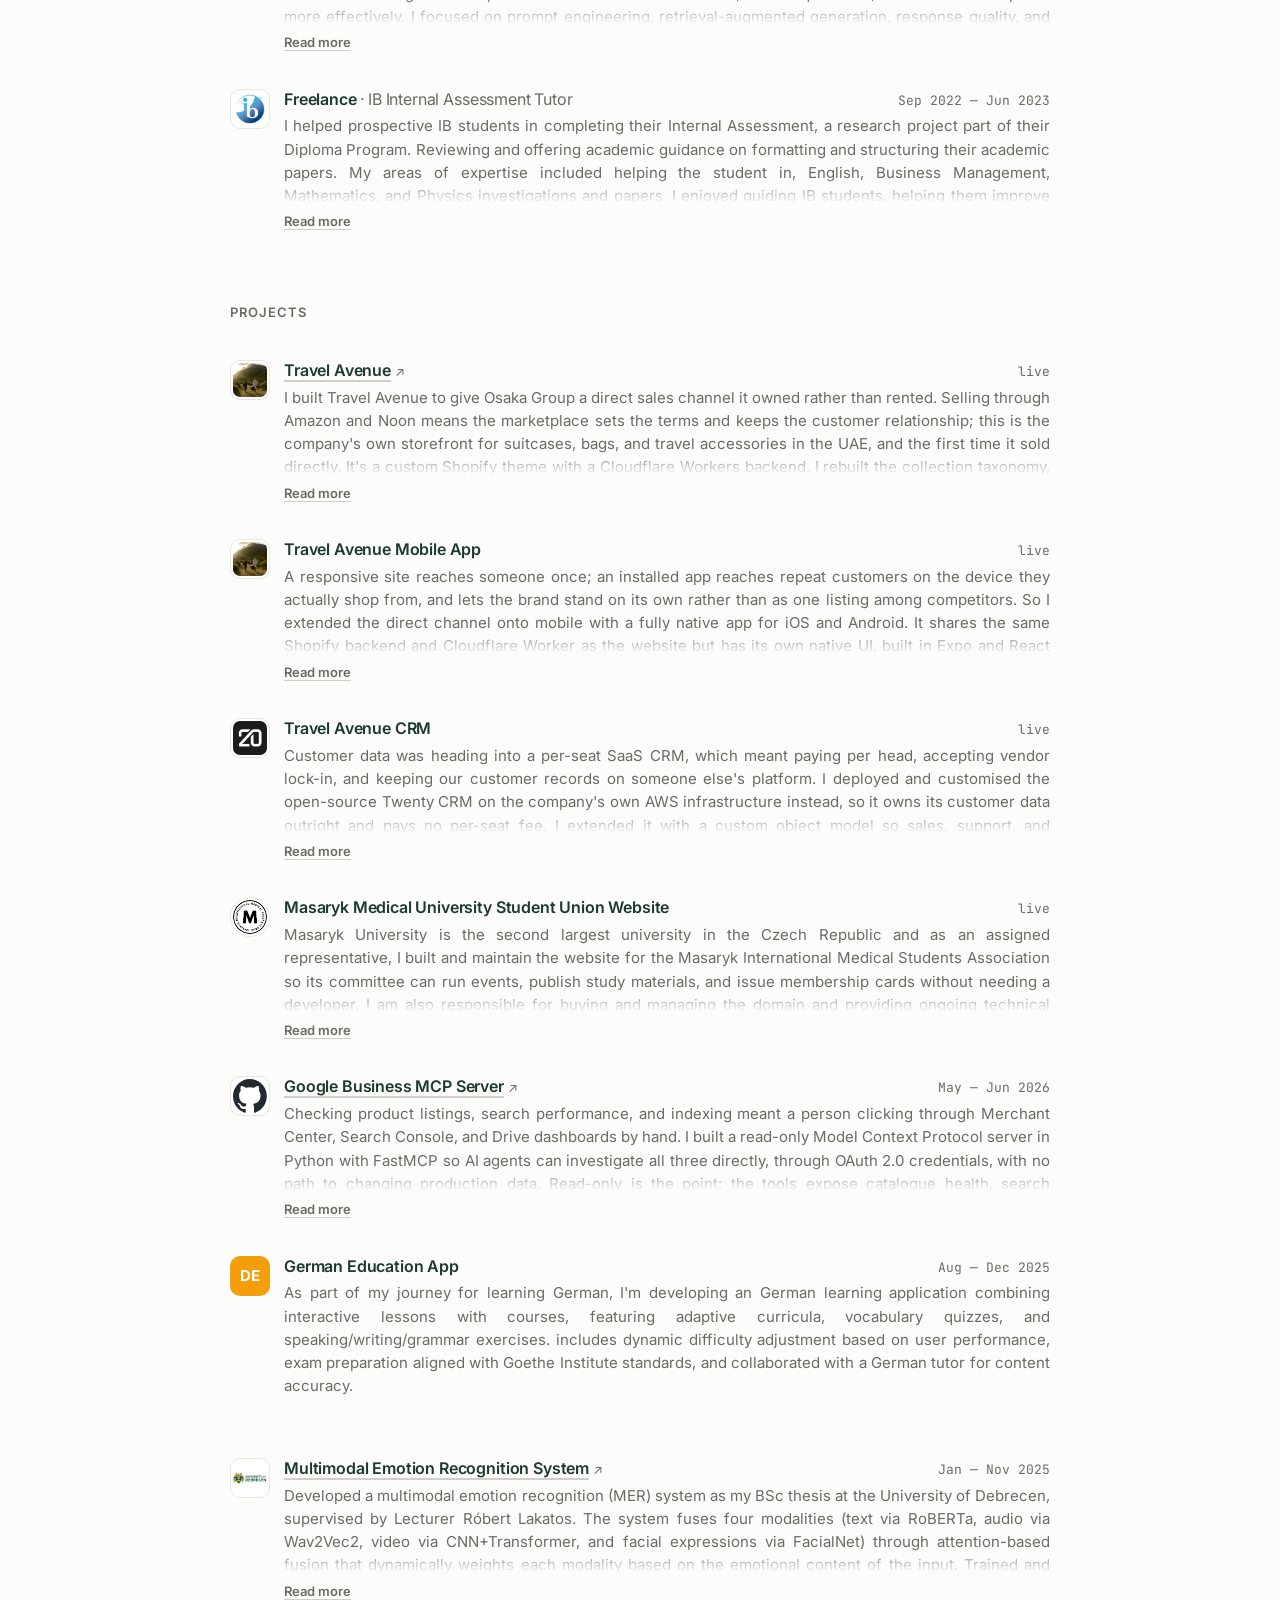
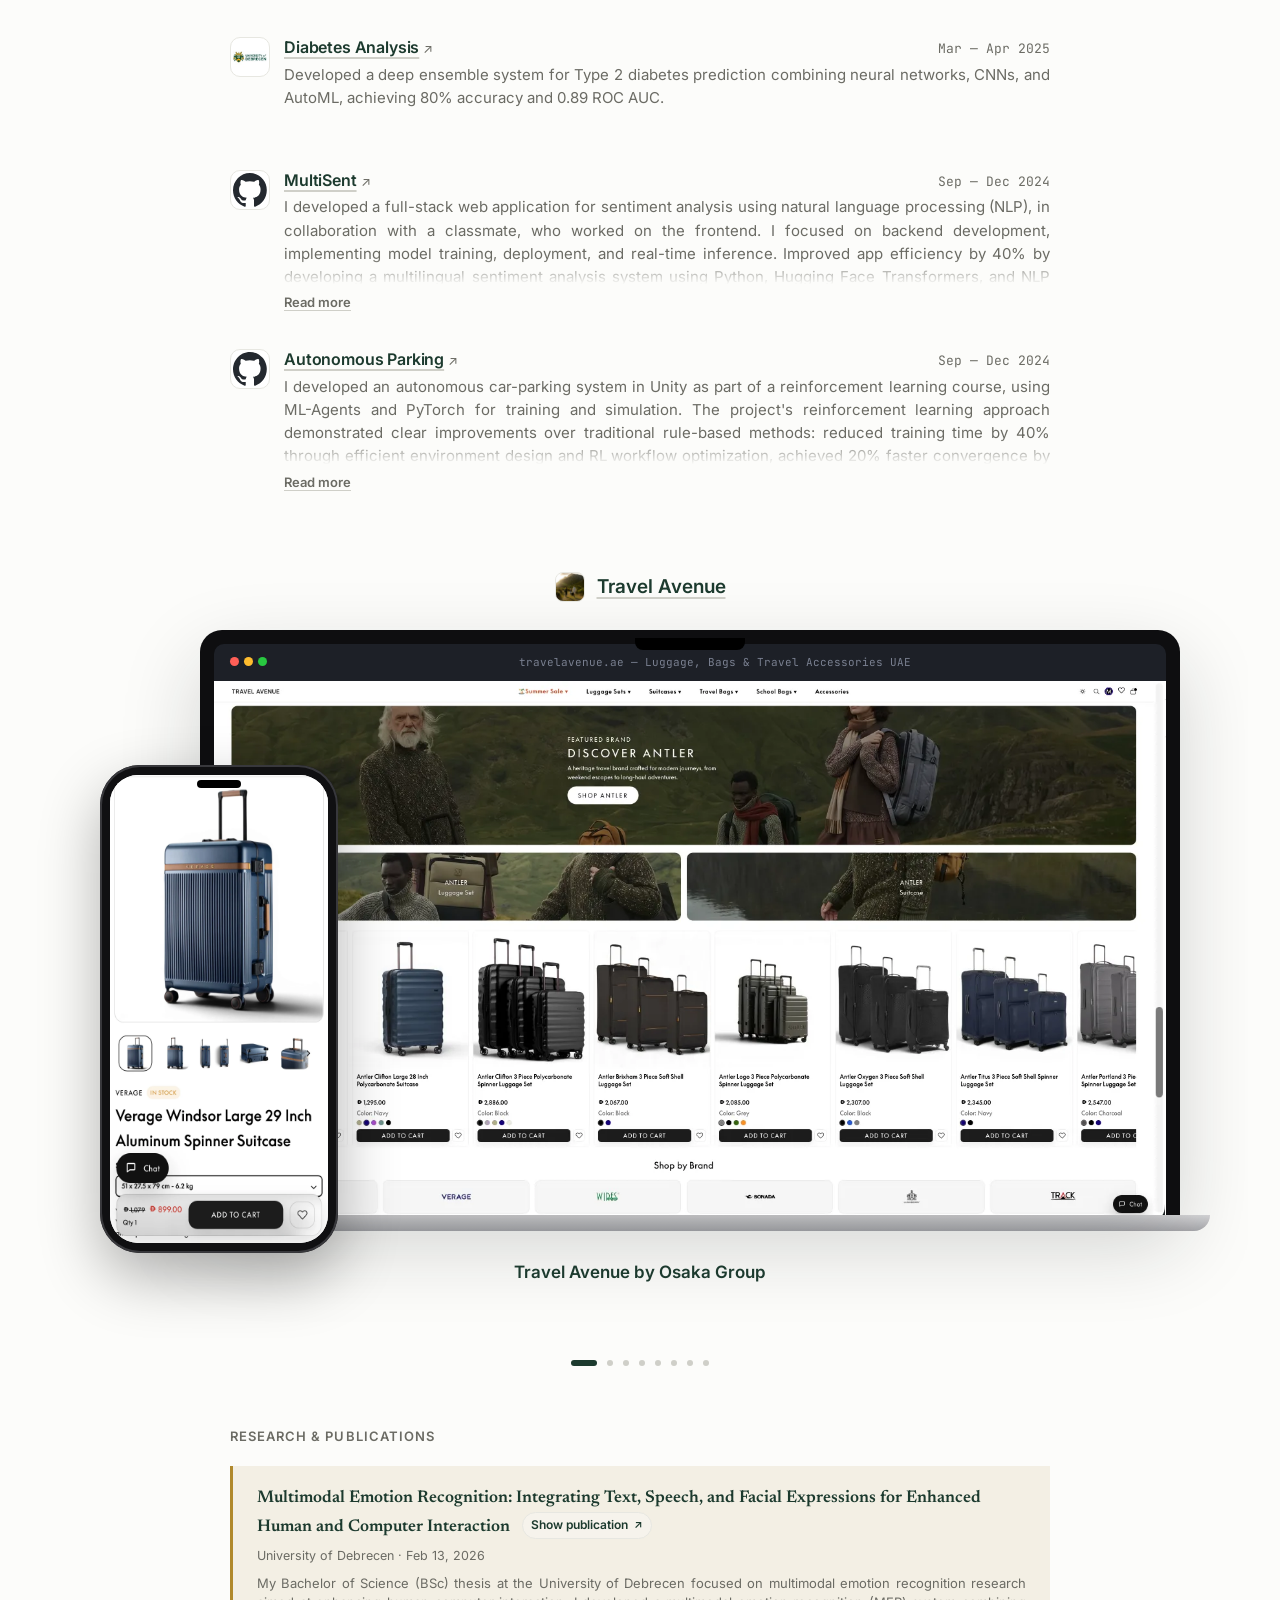
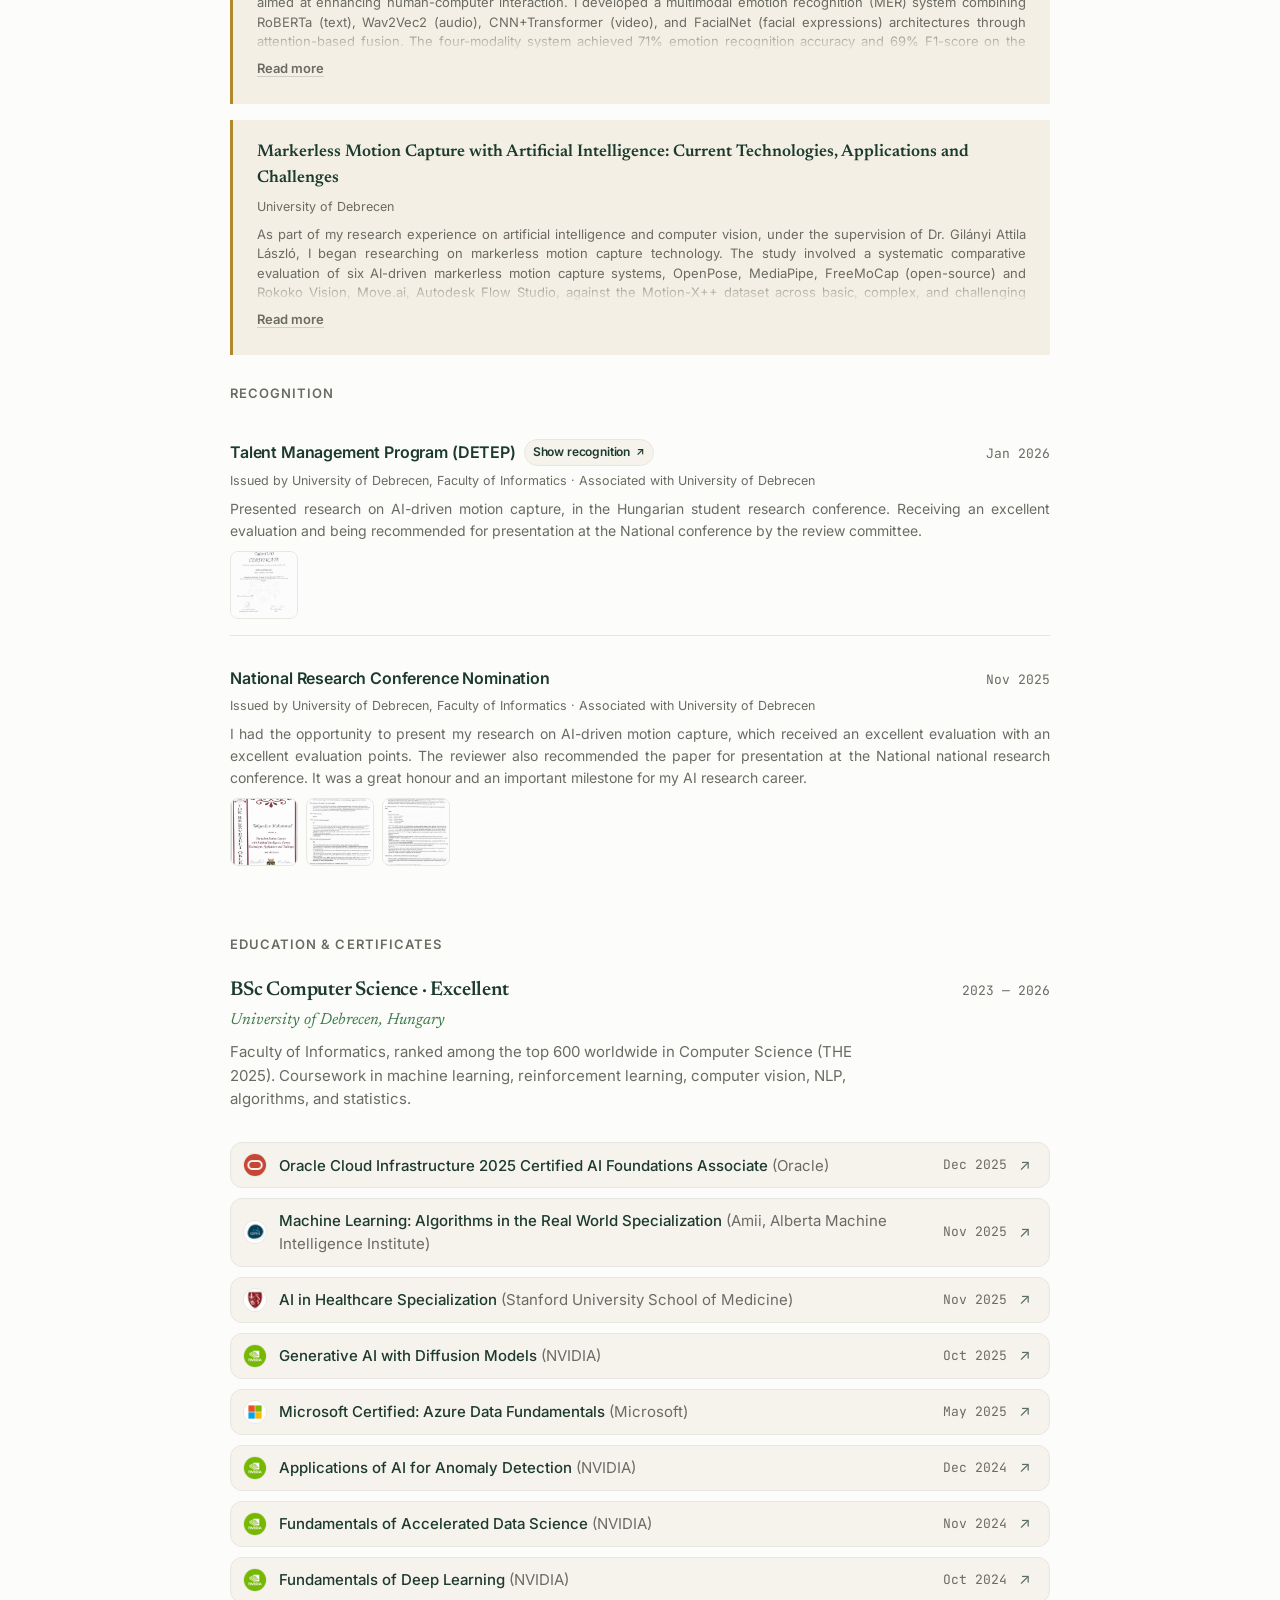
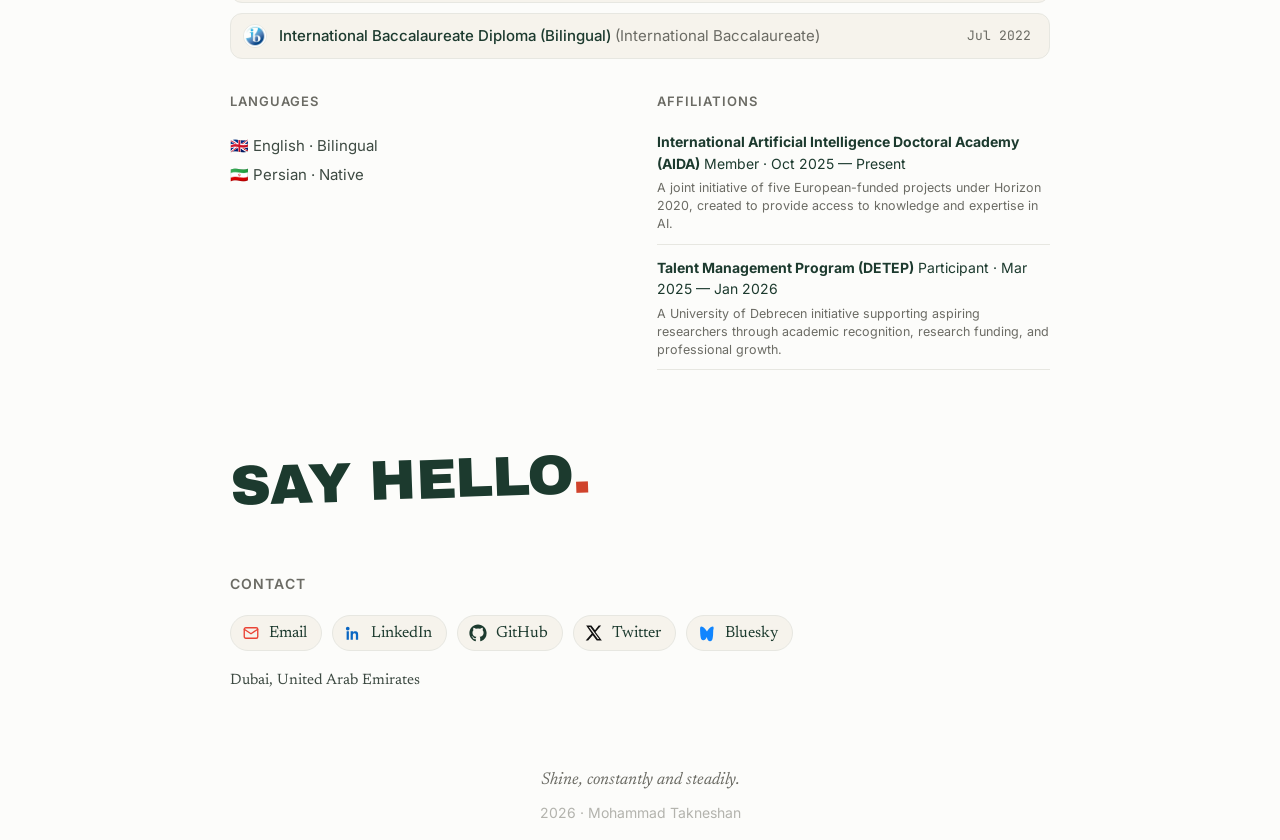
==== commit d26662f5: "Remove em dash from page title and og:title The watermark scan found no invisible characters, but th" ====
--- a/index.html
+++ b/index.html
@@ -3,9 +3,9 @@
 <head>
   <meta charset="utf-8" />
   <meta name="viewport" content="width=device-width, initial-scale=1" />
-  <meta name="description" content="Mohammad Takneshan — Software Engineer & AI Researcher in Dubai." />
+  <meta name="description" content="Mohammad Takneshan · Software Engineer & AI Researcher in Dubai." />
   <meta name="theme-color" content="#fcfcfa" />
-  <title>Mohammad Takneshan — Software Engineer & AI Researcher | Dubai</title>
+  <title>Mohammad Takneshan · Software Engineer & AI Researcher | Dubai</title>
   <link rel="canonical" href="https://mohammadtakneshan.github.io/" />
   <link rel="icon" href="assets/favicon.svg" type="image/svg+xml" />
   <link rel="icon" href="favicon.ico" sizes="any" />
@@ -14,7 +14,7 @@
 
   <!-- Open Graph -->
   <meta property="og:type" content="profile" />
-  <meta property="og:title" content="Mohammad Takneshan — Software Engineer & AI Researcher" />
+  <meta property="og:title" content="Mohammad Takneshan · Software Engineer & AI Researcher" />
   <meta property="og:description" content="Software Engineer & AI Researcher in Dubai. Work, projects, and research in machine learning and automation." />
   <meta property="og:url" content="https://mohammadtakneshan.github.io/" />
   <meta property="og:image" content="https://mohammadtakneshan.github.io/assets/linkedin/profile-photo.jpeg" />
@@ -22,7 +22,7 @@
 
   <!-- Twitter Card -->
   <meta name="twitter:card" content="summary_large_image" />
-  <meta name="twitter:title" content="Mohammad Takneshan — Software Engineer & AI Researcher" />
+  <meta name="twitter:title" content="Mohammad Takneshan · Software Engineer & AI Researcher" />
   <meta name="twitter:description" content="Software Engineer & AI Researcher in Dubai. Work, projects, and research in machine learning and automation." />
   <meta name="twitter:image" content="https://mohammadtakneshan.github.io/assets/linkedin/profile-photo.jpeg" />
 
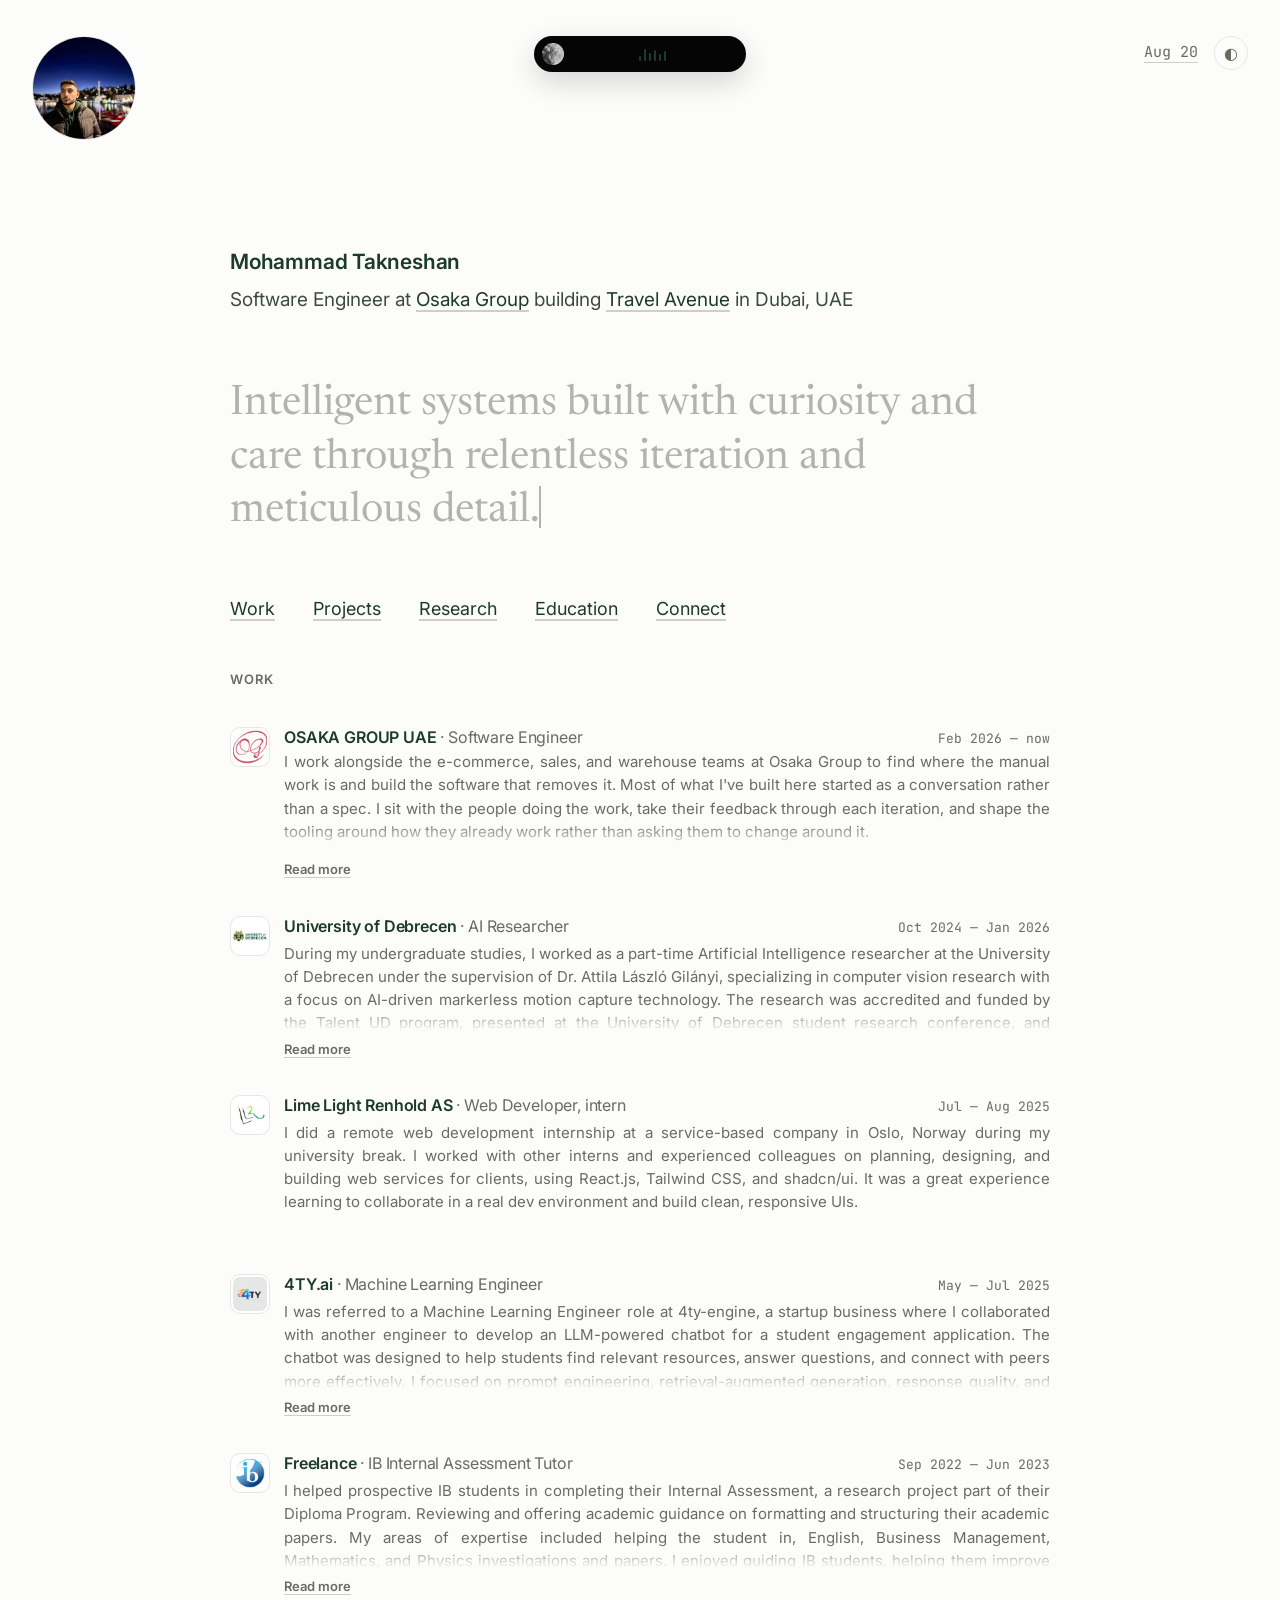
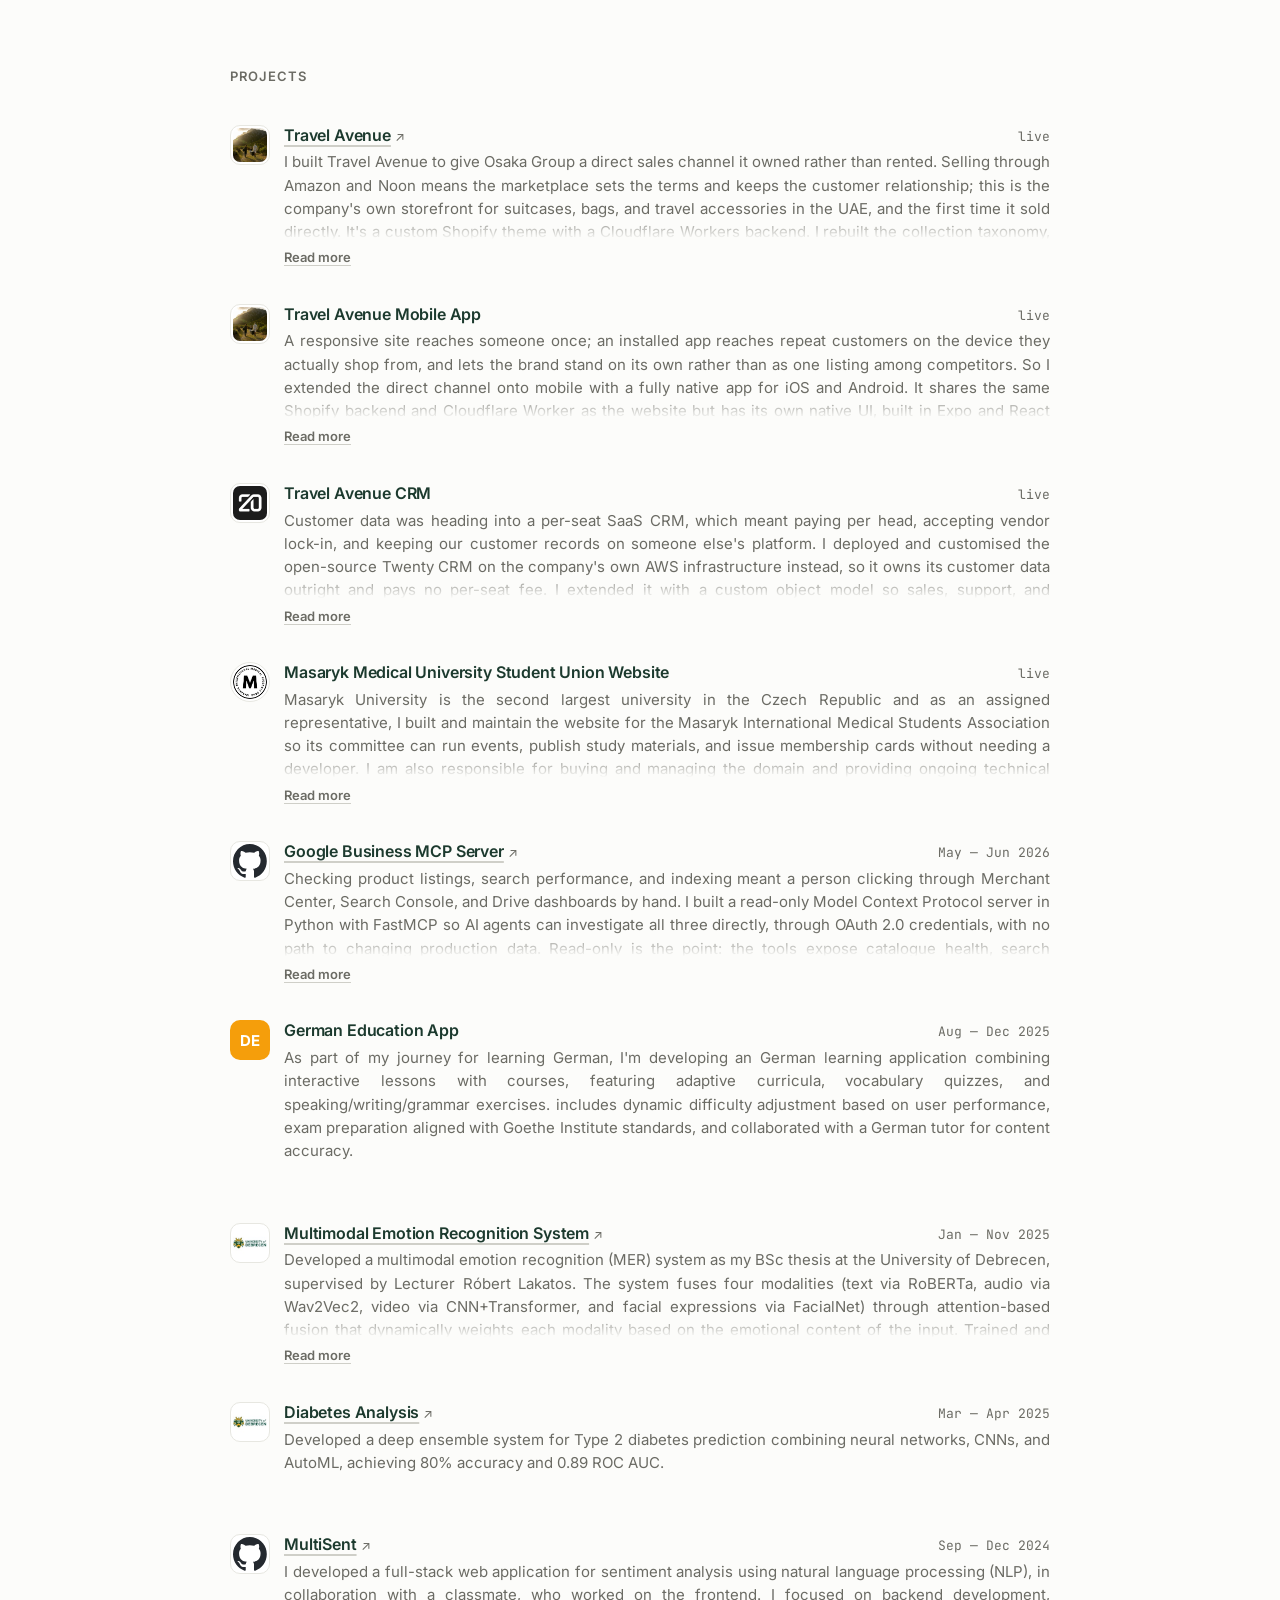
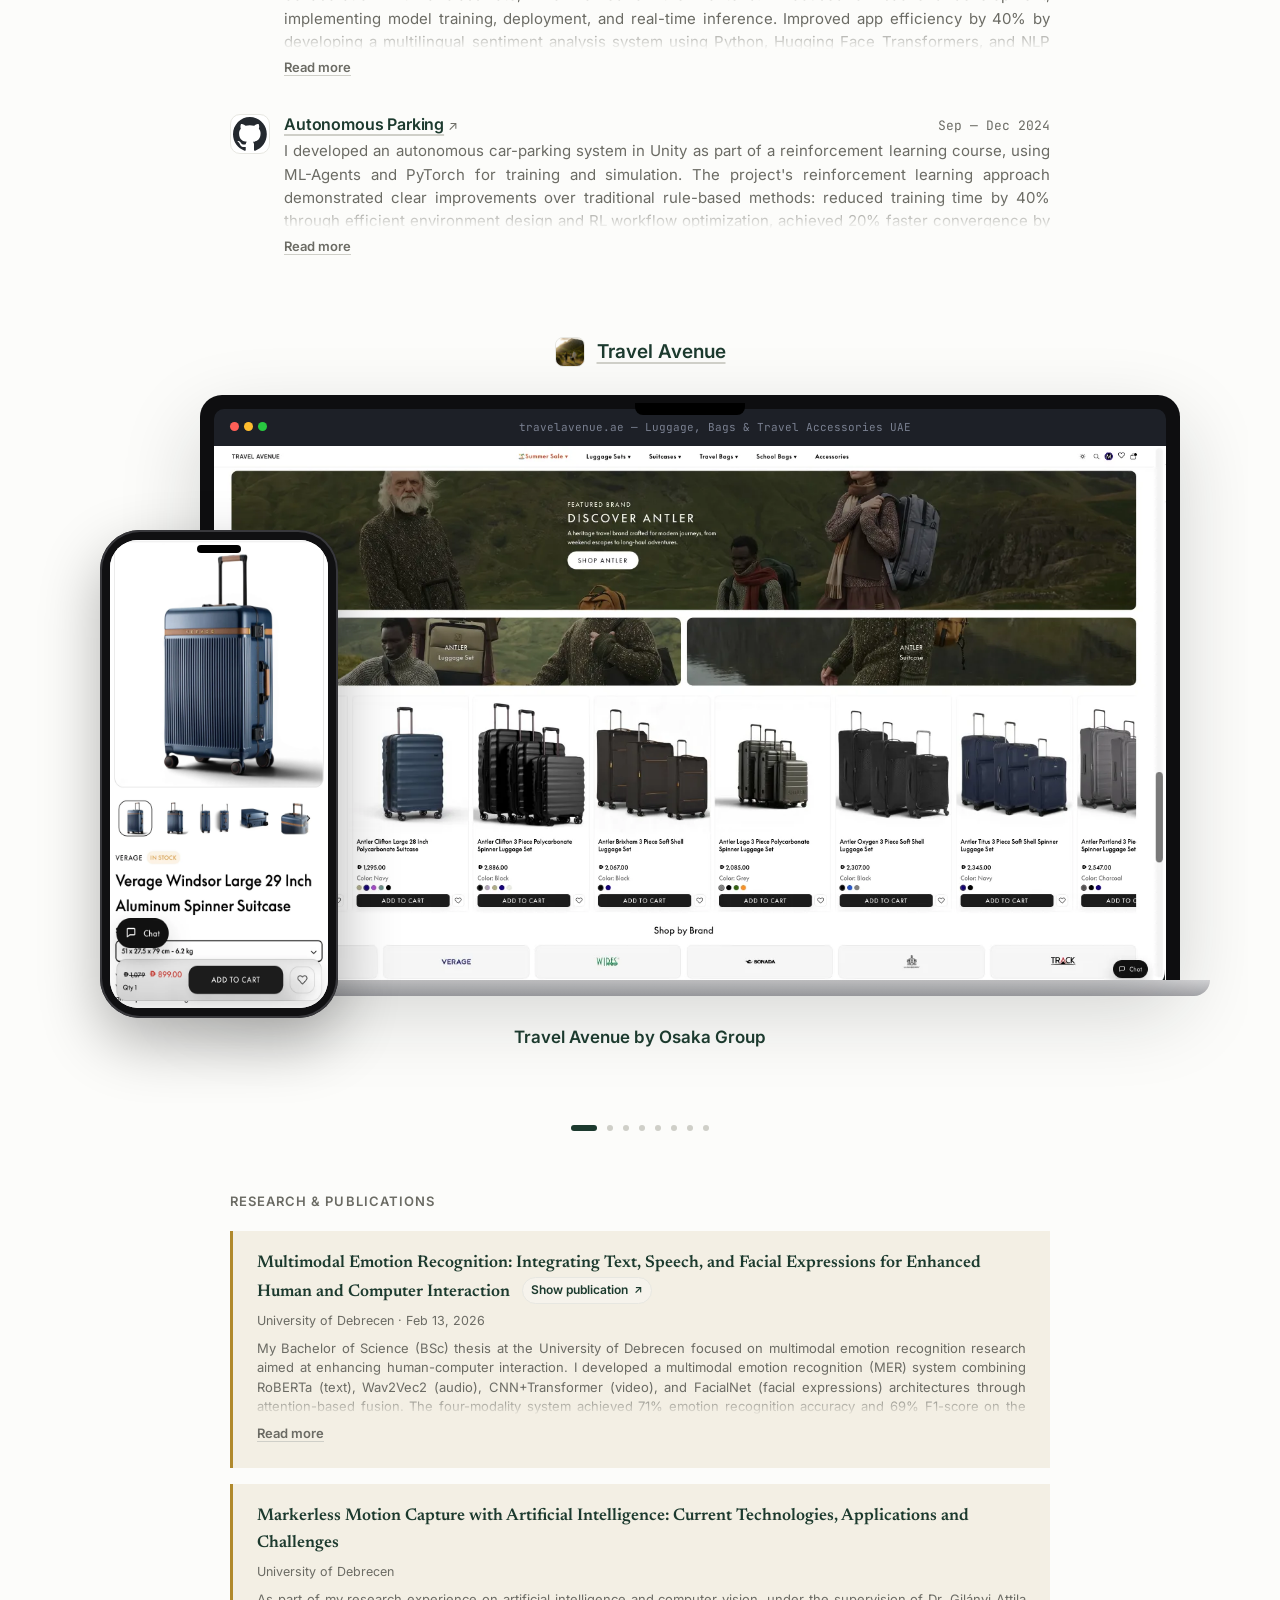
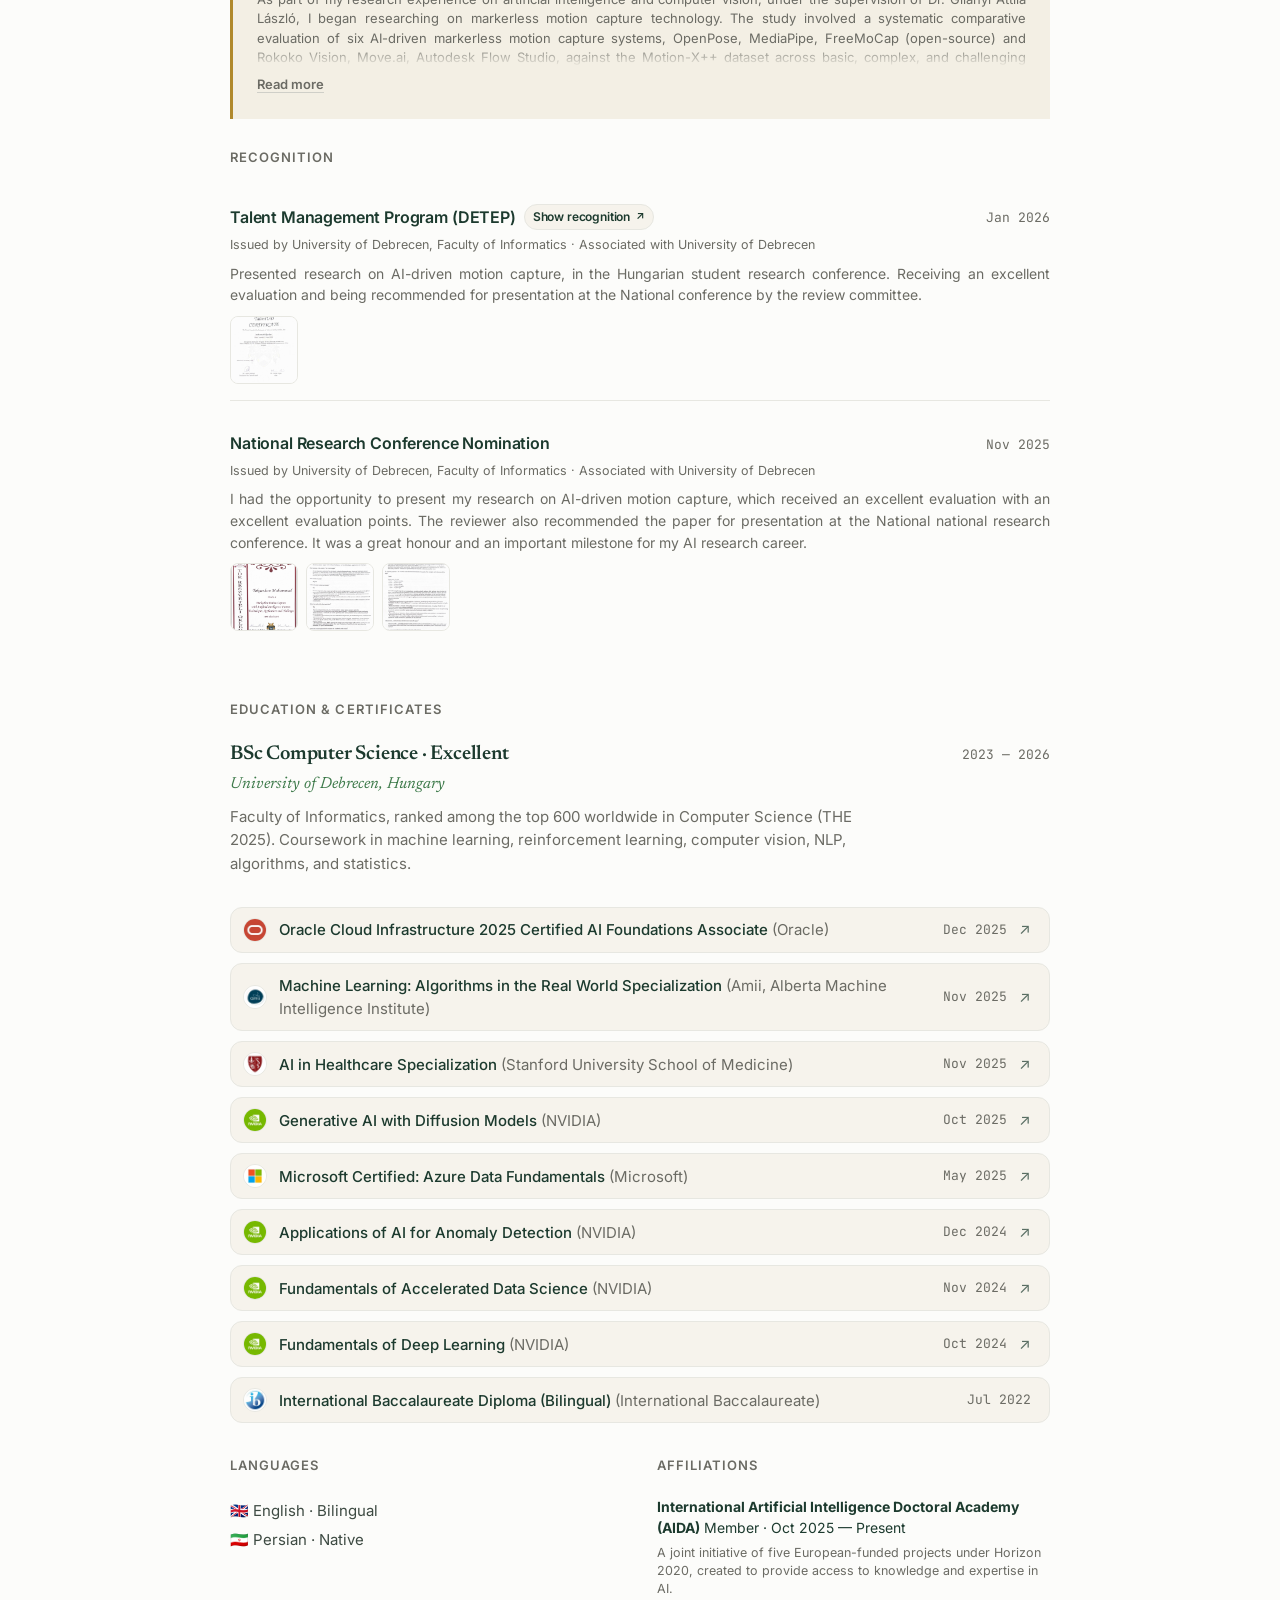
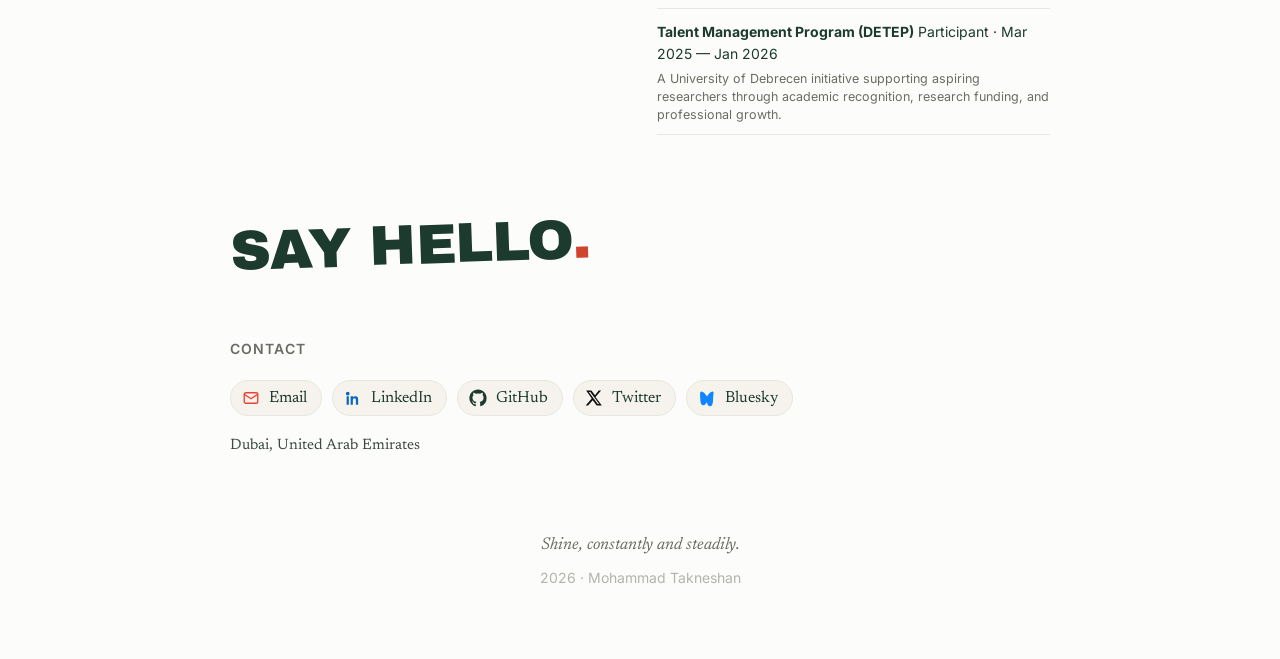
==== commit 46a595d4: "Fix Read more clamp on multi-paragraph entries Splitting the Osaka description into three paragraphs" ====
--- a/index.html
+++ b/index.html
@@ -190,7 +190,7 @@
         <img class="logo logo-img" src="assets/linkedin/osaka-group.png" alt="OSAKA GROUP UAE logo" />
         <div class="body">
           <div class="top"><h3>OSAKA GROUP UAE <span>· Software Engineer</span></h3><span class="when">Feb 2026 — now</span></div>
-          <p>I work alongside the e-commerce, sales, and warehouse teams at Osaka Group to find where the manual work is and build the software that removes it. Most of what I've built here started as a conversation rather than a spec. I sit with the people doing the work, take their feedback through each iteration, and shape the tooling around how they already work rather than asking them to change around it.</p><p>I built "Travel Avenue" to give the business a sales channel it owned rather than rented. Selling through Amazon and Noon means the marketplace sets the terms and keeps the customer. Travel Avenue is our own storefront, a custom Shopify theme with a Cloudflare Workers backend, and the first time the company sold directly to anyone. I then took the same channel onto mobile with a native iOS and Android app in Expo, React Native, and TypeScript. A responsive site reaches someone once. An installed app reaches them again, on the device they actually shop from, and it lets the brand stand on its own instead of sitting in a list beside its competitors. Internally I replaced a per-seat SaaS CRM with a self-hosted deployment on our own AWS infrastructure, extended for B2B leads, warranty cases, and Shopify orders, and synced so Shopify stays the single source of truth.</p><p>Buying luggage involves questions a product grid can't answer. Will this meet cabin limits? What size for two weeks? How do the materials differ, and what does the warranty cover? So I built a bilingual shopping assistant that answers them from our live catalogue, serving the site and the app from one backend and failing over between model providers on its own, so an outage upstream stays invisible to the customer. Seasonal and sale content, meanwhile, kept slipping. Updating it by hand was slow, easy to forget, and always late. The AI automation I built now runs it: listing new products, rolling seasonal campaigns and sale pricing on schedule across both platforms, publishing articles, and reconciling inventory with every write gated behind approval.</p>
+          <div class="desc"><p>I work alongside the e-commerce, sales, and warehouse teams at Osaka Group to find where the manual work is and build the software that removes it. Most of what I've built here started as a conversation rather than a spec. I sit with the people doing the work, take their feedback through each iteration, and shape the tooling around how they already work rather than asking them to change around it.</p><p>I built "Travel Avenue" to give the business a sales channel it owned rather than rented. Selling through Amazon and Noon means the marketplace sets the terms and keeps the customer. Travel Avenue is our own storefront, a custom Shopify theme with a Cloudflare Workers backend, and the first time the company sold directly to anyone. I then took the same channel onto mobile with a native iOS and Android app in Expo, React Native, and TypeScript. A responsive site reaches someone once. An installed app reaches them again, on the device they actually shop from, and it lets the brand stand on its own instead of sitting in a list beside its competitors. Internally I replaced a per-seat SaaS CRM with a self-hosted deployment on our own AWS infrastructure, extended for B2B leads, warranty cases, and Shopify orders, and synced so Shopify stays the single source of truth.</p><p>Buying luggage involves questions a product grid can't answer. Will this meet cabin limits? What size for two weeks? How do the materials differ, and what does the warranty cover? So I built a bilingual shopping assistant that answers them from our live catalogue. It serves the site and the app from one backend and fails over between model providers, so an outage upstream stays invisible to the customer. Seasonal and sale content, meanwhile, kept slipping. Updating it by hand was slow, easy to forget, and always late. The AI automation I built now runs it: listing new products, rolling seasonal campaigns and sale pricing on schedule across both platforms, publishing articles, and reconciling inventory with every write gated behind approval.</p></div>
         </div>
       </div>
       <div class="wrow">
--- a/styles.css
+++ b/styles.css
@@ -845,6 +845,8 @@
 /* Expandable descriptions — clamp to 4 lines until toggled open.
    Fade must match the surface behind the text (page bg for Work/Projects;
    warmer/darker --pub-bg for Research cards — not the page wash). */
+.desc > p { margin: 0 0 .85em; }
+.desc > p:last-child { margin-bottom: 0; }
 .desc-clamped { max-height: calc(1.55em * 4); overflow: hidden; position: relative; }
 .desc-clamped::after {
   content: "";
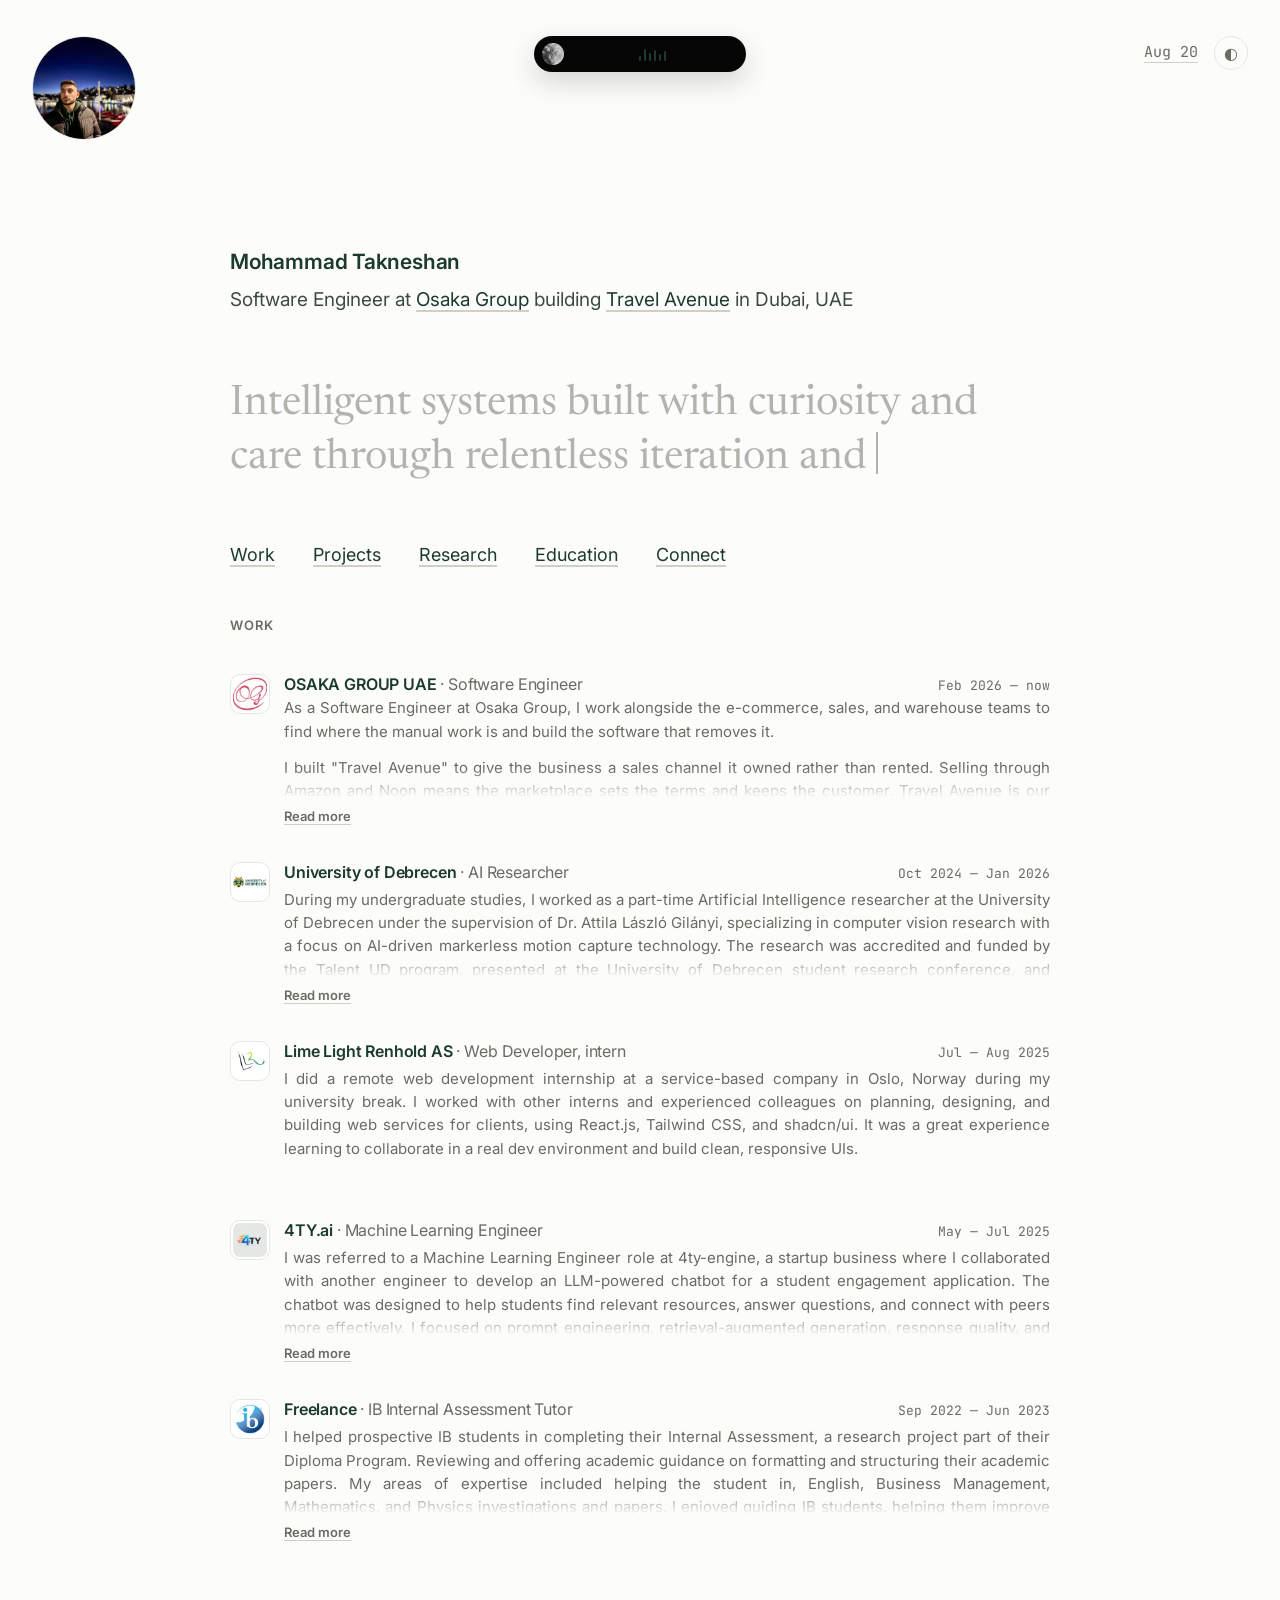
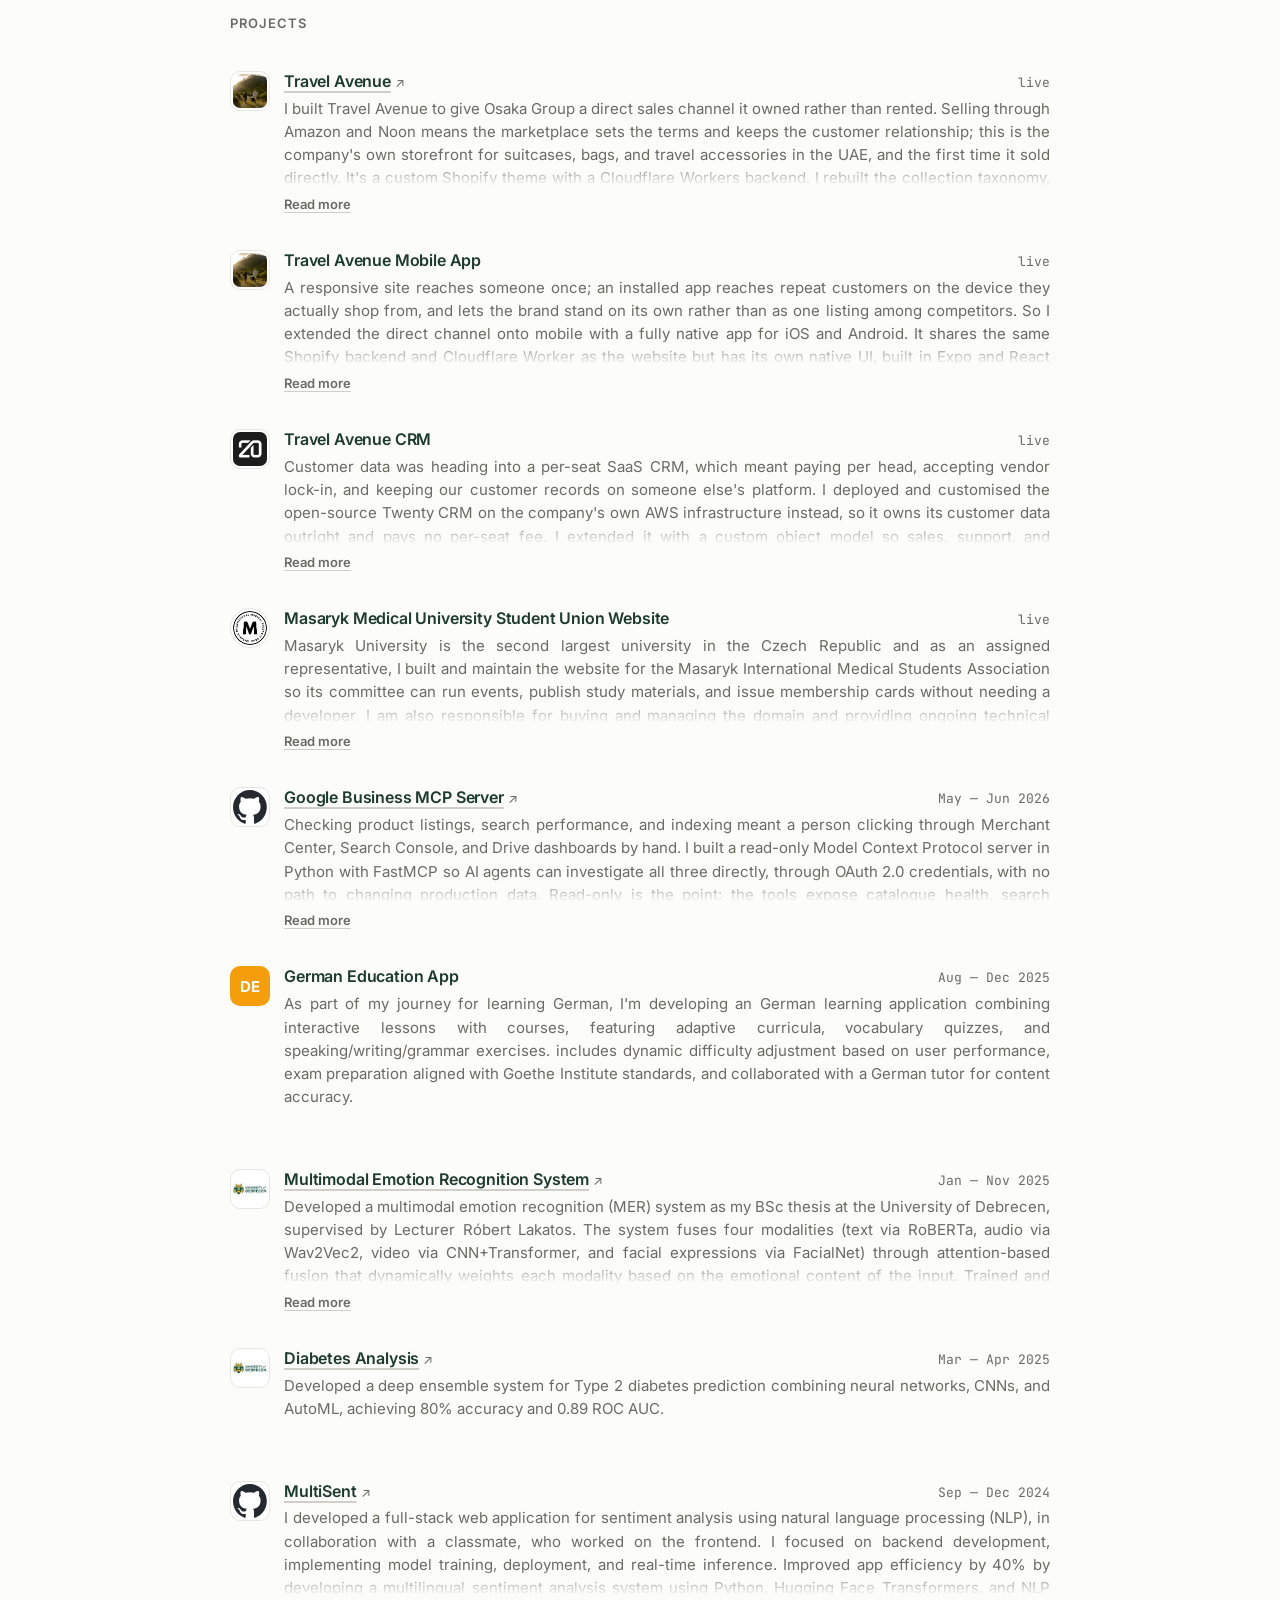
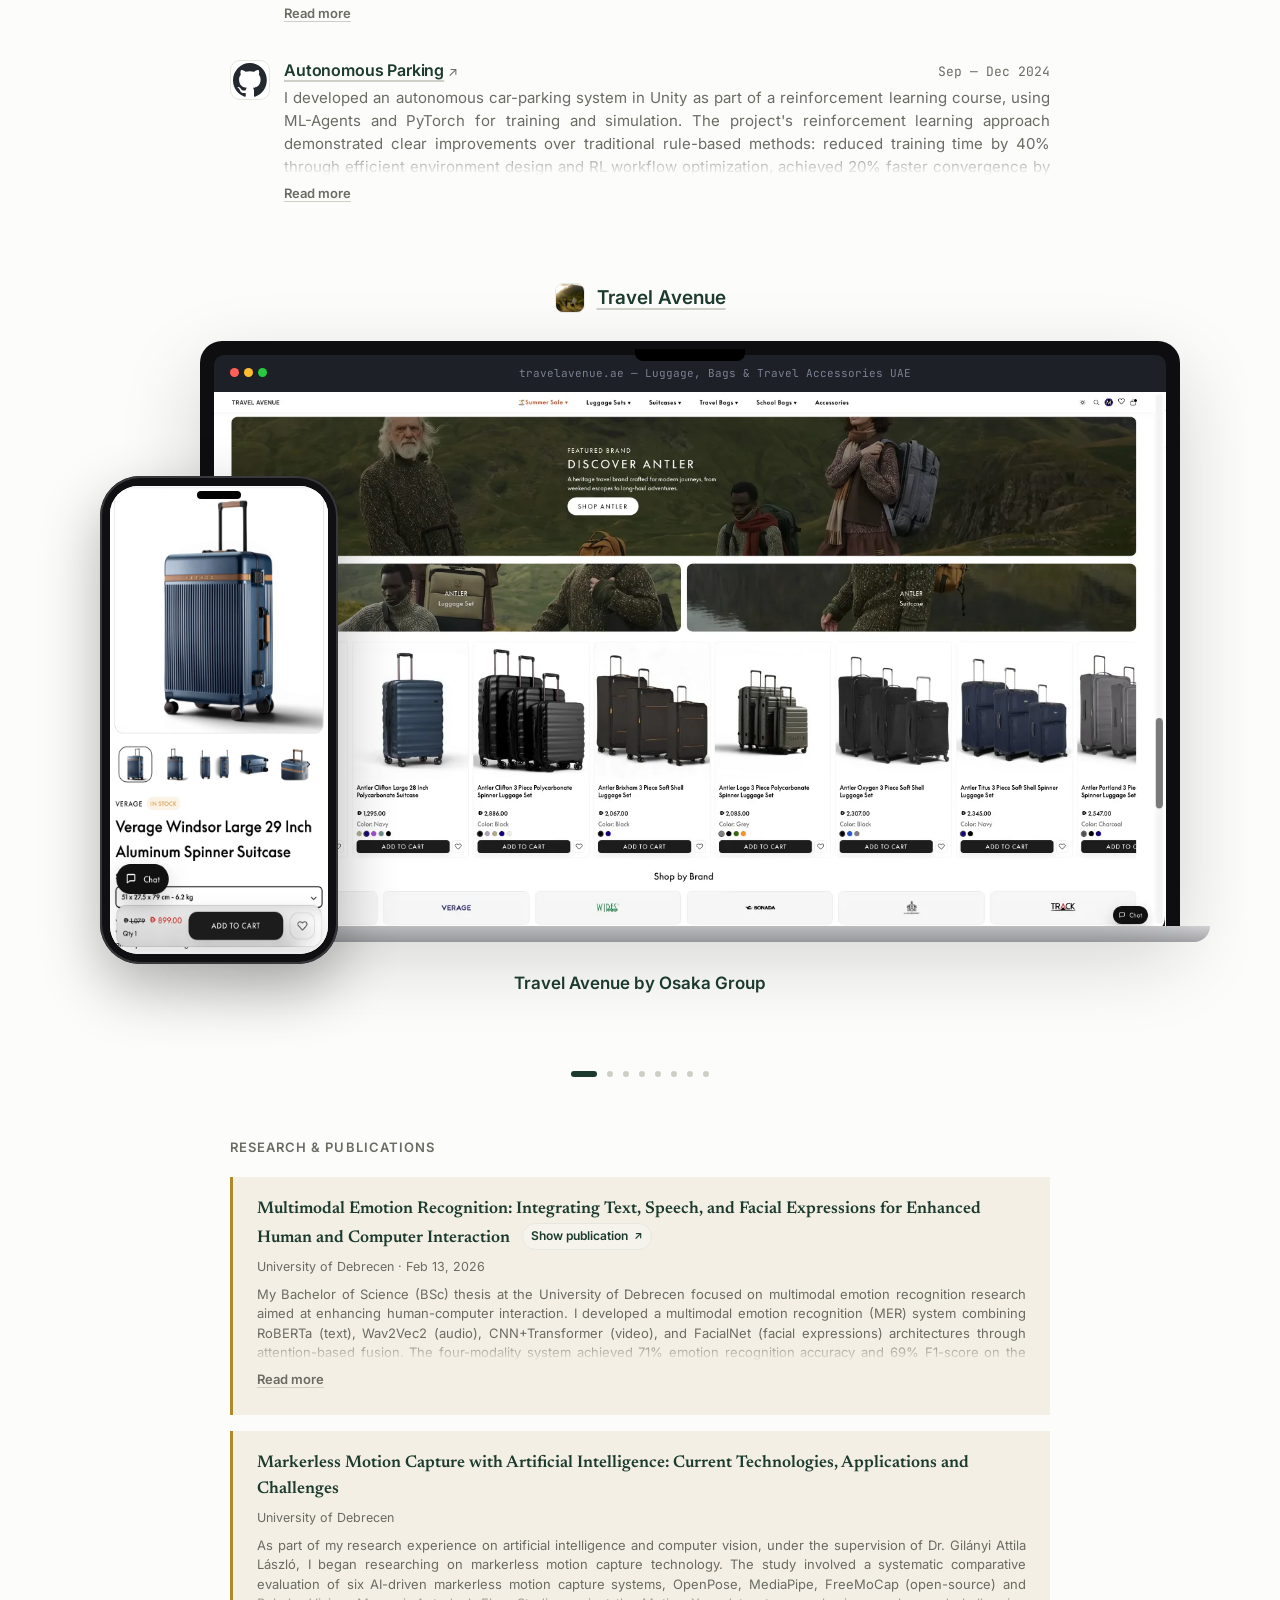
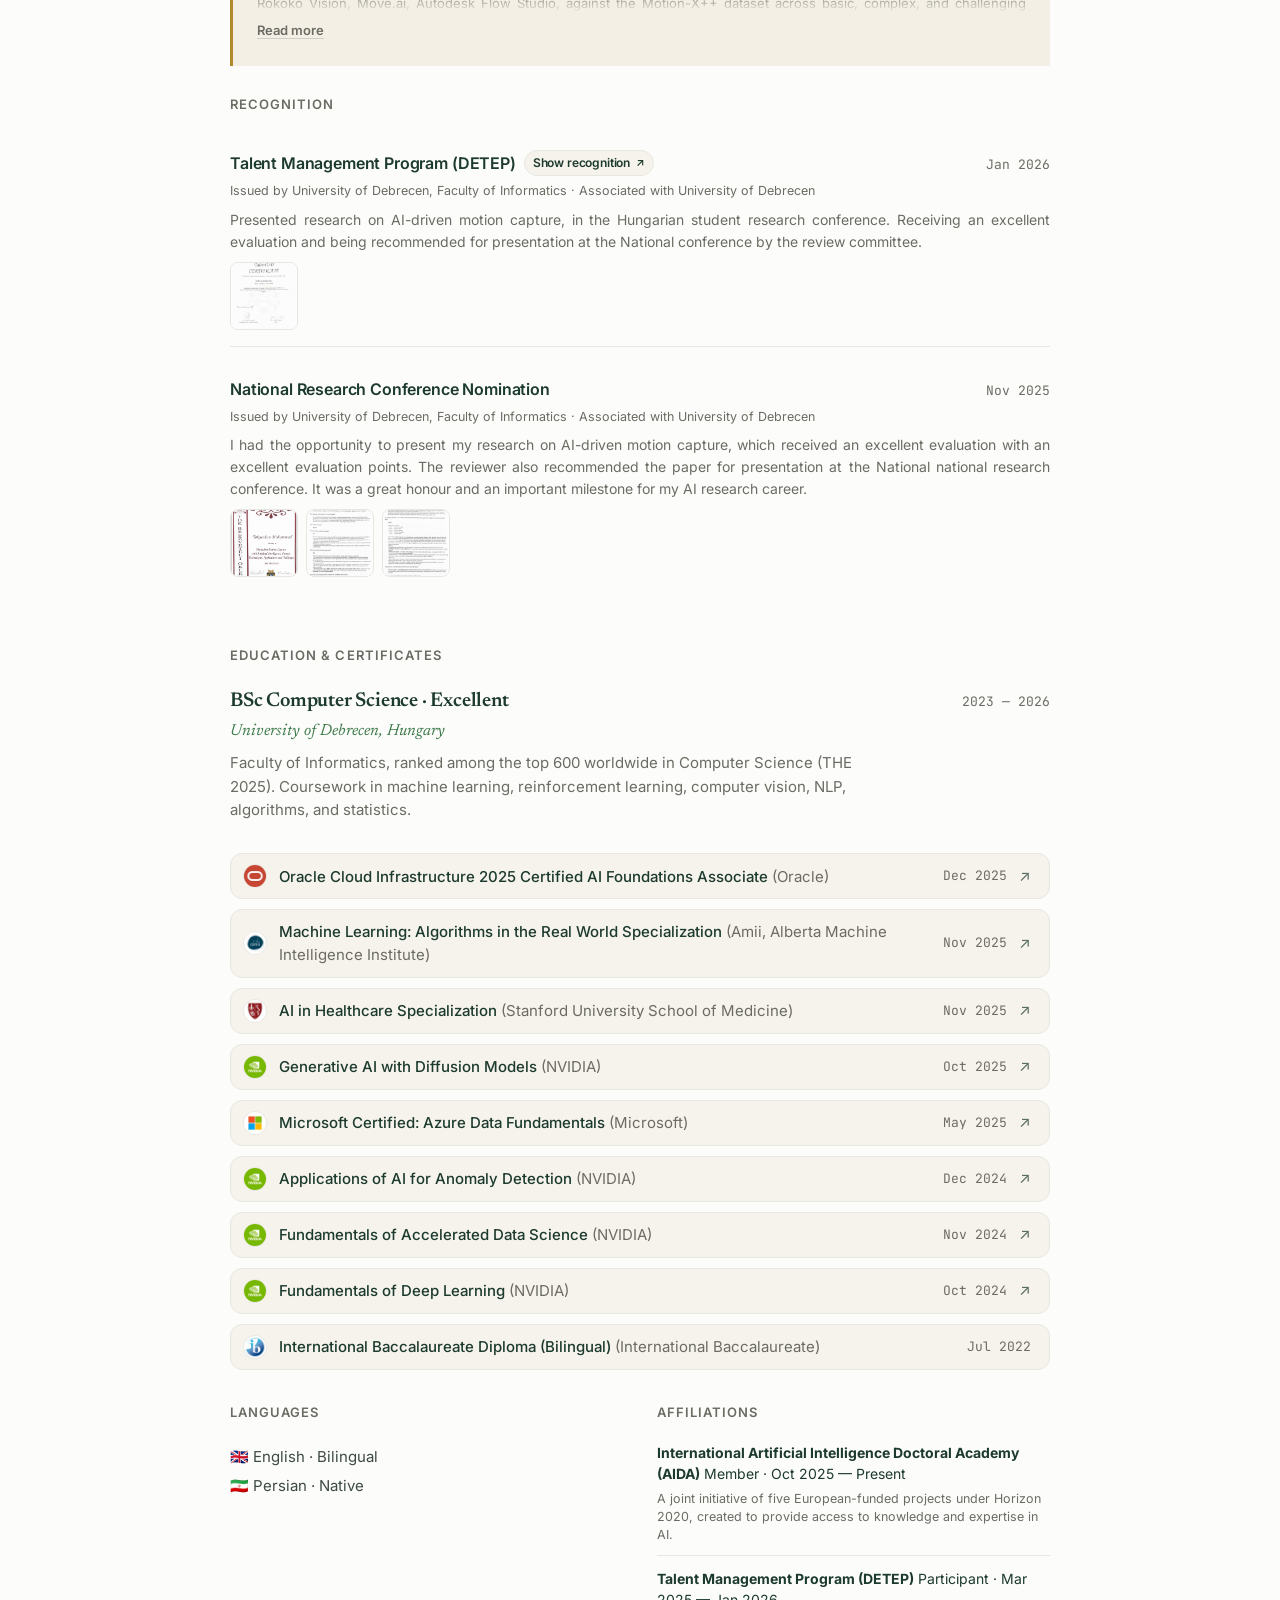
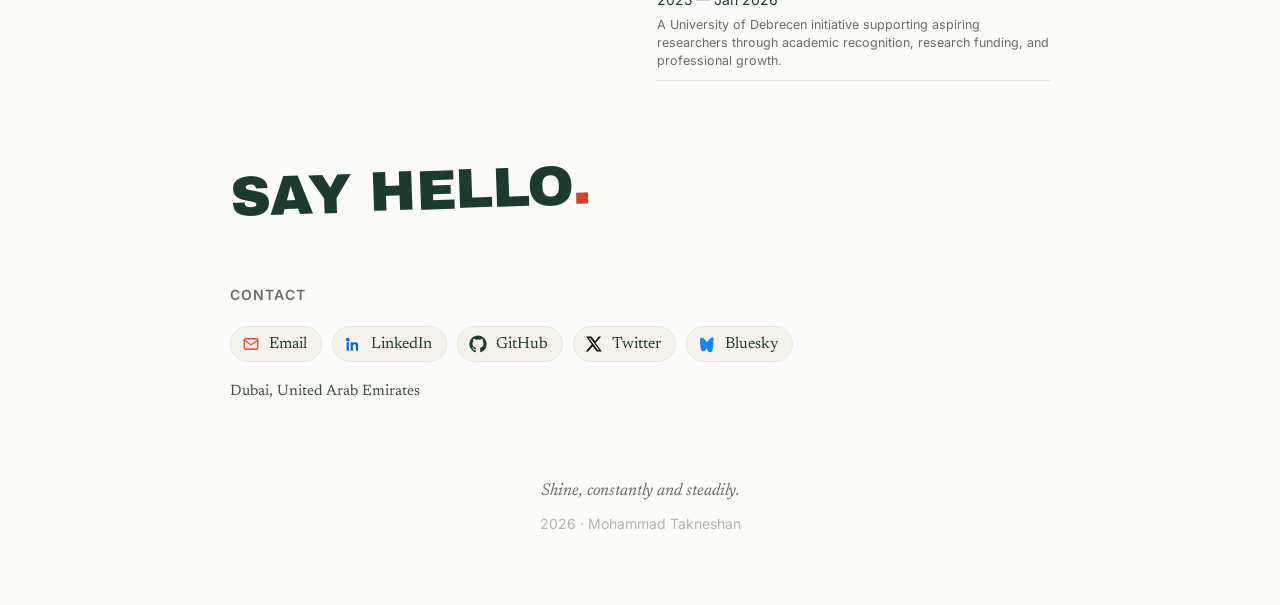
==== commit 030874ff: "Cut the Osaka description to LinkedIn's 2,000-character limit LinkedIn caps experience descriptions " ====
--- a/index.html
+++ b/index.html
@@ -190,7 +190,7 @@
         <img class="logo logo-img" src="assets/linkedin/osaka-group.png" alt="OSAKA GROUP UAE logo" />
         <div class="body">
           <div class="top"><h3>OSAKA GROUP UAE <span>· Software Engineer</span></h3><span class="when">Feb 2026 — now</span></div>
-          <div class="desc"><p>I work alongside the e-commerce, sales, and warehouse teams at Osaka Group to find where the manual work is and build the software that removes it. Most of what I've built here started as a conversation rather than a spec. I sit with the people doing the work, take their feedback through each iteration, and shape the tooling around how they already work rather than asking them to change around it.</p><p>I built "Travel Avenue" to give the business a sales channel it owned rather than rented. Selling through Amazon and Noon means the marketplace sets the terms and keeps the customer. Travel Avenue is our own storefront, a custom Shopify theme with a Cloudflare Workers backend, and the first time the company sold directly to anyone. I then took the same channel onto mobile with a native iOS and Android app in Expo, React Native, and TypeScript. A responsive site reaches someone once. An installed app reaches them again, on the device they actually shop from, and it lets the brand stand on its own instead of sitting in a list beside its competitors. Internally I replaced a per-seat SaaS CRM with a self-hosted deployment on our own AWS infrastructure, extended for B2B leads, warranty cases, and Shopify orders, and synced so Shopify stays the single source of truth.</p><p>Buying luggage involves questions a product grid can't answer. Will this meet cabin limits? What size for two weeks? How do the materials differ, and what does the warranty cover? So I built a bilingual shopping assistant that answers them from our live catalogue. It serves the site and the app from one backend and fails over between model providers, so an outage upstream stays invisible to the customer. Seasonal and sale content, meanwhile, kept slipping. Updating it by hand was slow, easy to forget, and always late. The AI automation I built now runs it: listing new products, rolling seasonal campaigns and sale pricing on schedule across both platforms, publishing articles, and reconciling inventory with every write gated behind approval.</p></div>
+          <div class="desc"><p>As a Software Engineer at Osaka Group, I work alongside the e-commerce, sales, and warehouse teams to find where the manual work is and build the software that removes it.</p><p>I built &quot;Travel Avenue&quot; to give the business a sales channel it owned rather than rented. Selling through Amazon and Noon means the marketplace sets the terms and keeps the customer. Travel Avenue is our own storefront, a custom Shopify theme with a Cloudflare Workers backend, and the first time the company sold directly.</p><p>I then took that channel onto mobile with a native iOS and Android app in Expo, React Native, and TypeScript. A responsive site reaches someone once. An installed app reaches them again, on the device they actually shop from.</p><p>Buying luggage raises questions a product grid can't answer. Will this meet cabin limits? What size for two weeks? So I built a bilingual shopping assistant that answers them from our live catalogue. It serves both clients from one backend and fails over between model providers, so an outage upstream stays invisible to the customer.</p><p>Seasonal and sale content kept slipping because updating it by hand was slow and easy to forget. The AI automation I built now runs it: listing new products, rolling campaigns and sale pricing on schedule across web and app, publishing articles, and reconciling inventory with every write gated behind approval. I built it with the teams using it, shaping the tooling around how they already work.</p><p>Internally I replaced a per-seat SaaS CRM with a self-hosted deployment on our own AWS infrastructure, extended for B2B leads, warranty cases, and Shopify orders, and synced so Shopify stays the single source of truth.</p></div>
         </div>
       </div>
       <div class="wrow">
@@ -564,7 +564,7 @@
       <div class="pub">
         <div class="cite"><b>Multimodal Emotion Recognition: Integrating Text, Speech, and Facial Expressions for Enhanced Human and Computer Interaction</b> <a class="action-pill" href="https://dea.lib.unideb.hu/items/bd4ebd8a-85f0-4551-b48b-fa89e5e82317" target="_blank" rel="noopener">Show publication <span>↗</span></a></div>
         <div class="meta-line">University of Debrecen · Feb 13, 2026</div>
-        <div class="note">My Bachelor of Science (BSc) thesis at the University of Debrecen focused on multimodal emotion recognition research aimed at enhancing human-computer interaction. I developed a multimodal emotion recognition (MER) system combining RoBERTa (text), Wav2Vec2 (audio), CNN+Transformer (video), and FacialNet (facial expressions) architectures through attention-based fusion. The four-modality system achieved 71% emotion recognition accuracy and 69% F1-score on the MELD dataset, approaching the 75% human baseline, and 85% accuracy on 3-class sentiment analysis, outperforming all unimodal configurations. A cross-lingual evaluation on a Persian dataset revealed a 47% drop in text model accuracy, empirically establishing cultural and linguistic context as a primary barrier to deploying emotion AI globally, with direct implications for building more robust cross-cultural HCI systems. The thesis was supervised by Lecturer Róbert Lakatos.</div>
+        <div class="note">My Bachelor of Science (BSc) thesis at the University of Debrecen focused on multimodal emotion recognition research aimed at enhancing human-computer interaction. I developed a multimodal emotion recognition (MER) system combining RoBERTa (text), Wav2Vec2 (audio), CNN+Transformer (video), and FacialNet (facial expressions) architectures through attention-based fusion. The four-modality system achieved 71% emotion recognition accuracy and 69% F1-score on the MELD dataset, approaching the 75% human baseline, and 85% accuracy on 3-class sentiment analysis, outperforming all unimodal configurations. A cross-lingual evaluation on a Persian dataset revealed a 47% drop in text model accuracy, empirically establishing cultural and linguistic context as a primary barrier to deploying emotion AI globally, which means an emotion model trained in one language cannot be trusted in another without retraining. The thesis was supervised by Lecturer Róbert Lakatos.</div>
       </div>
       <div class="pub">
         <div class="cite"><b>Markerless Motion Capture with Artificial Intelligence: Current Technologies, Applications and Challenges</b></div>
